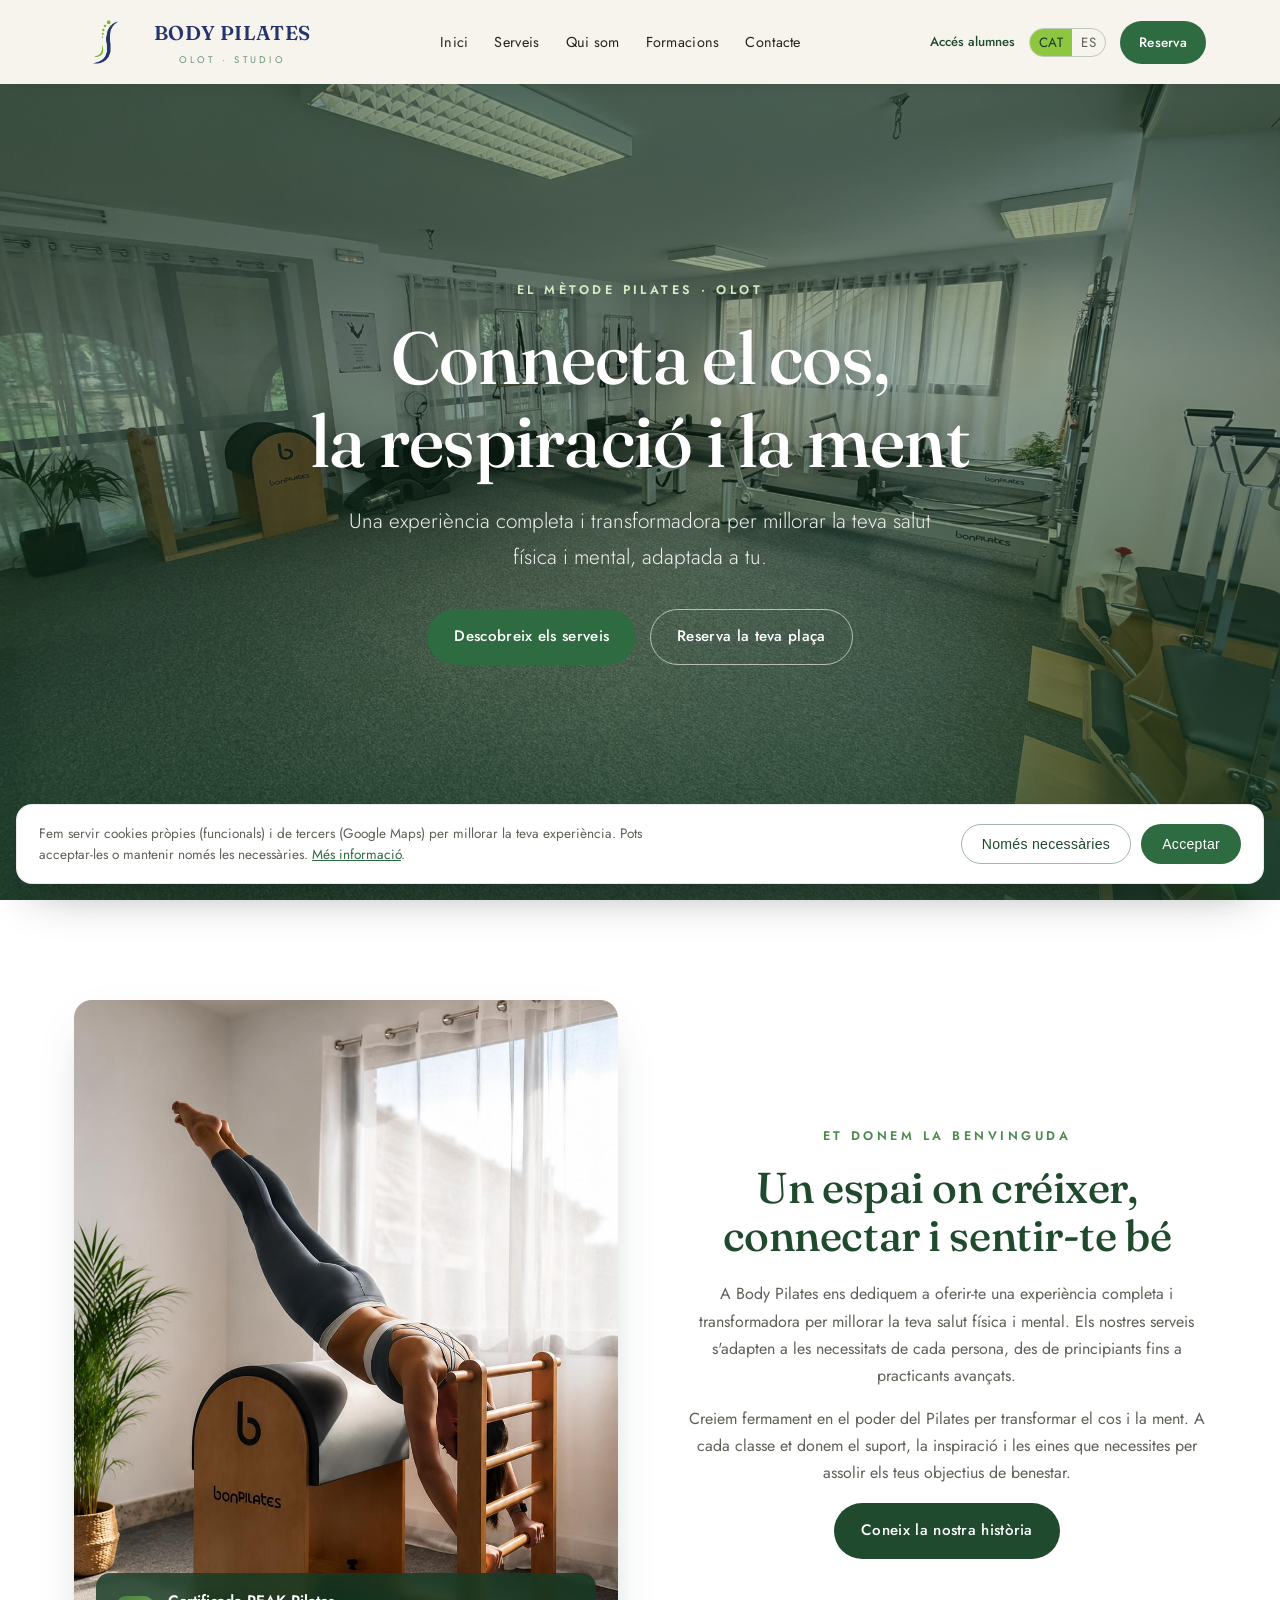
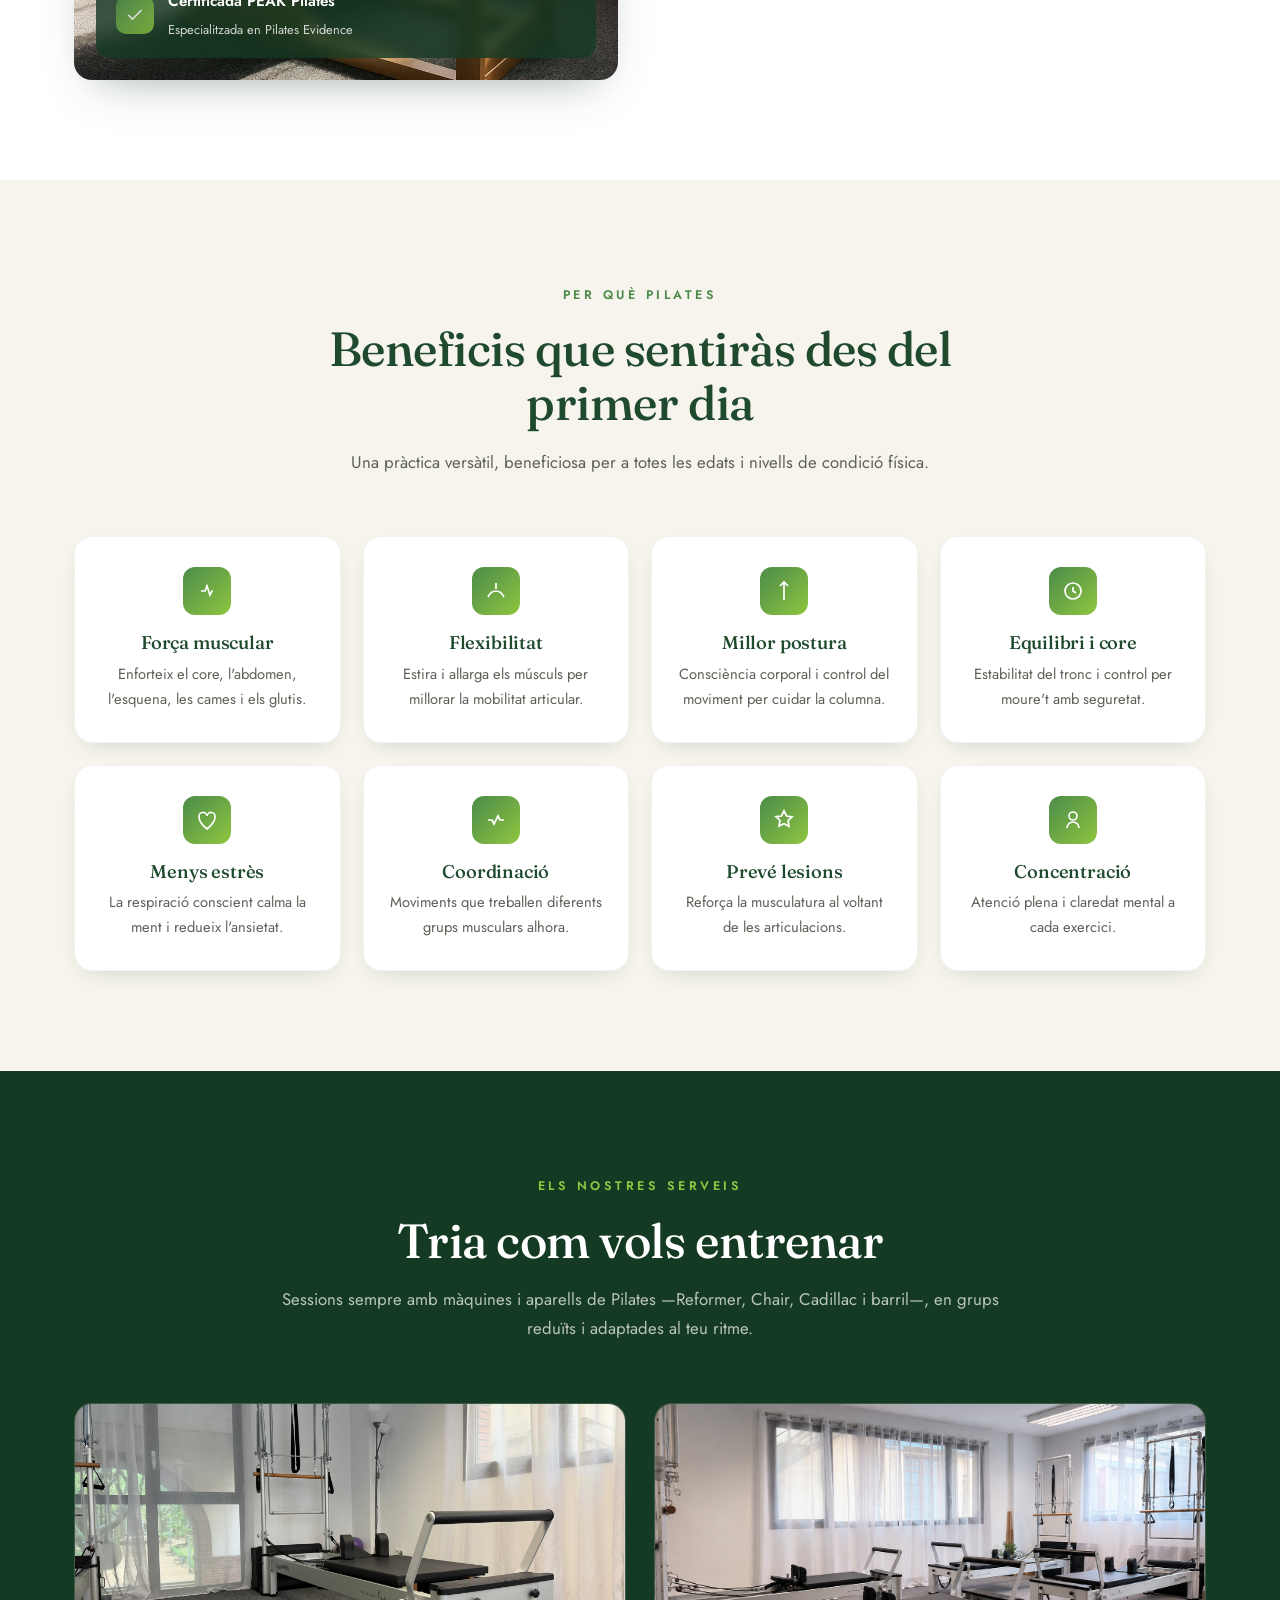
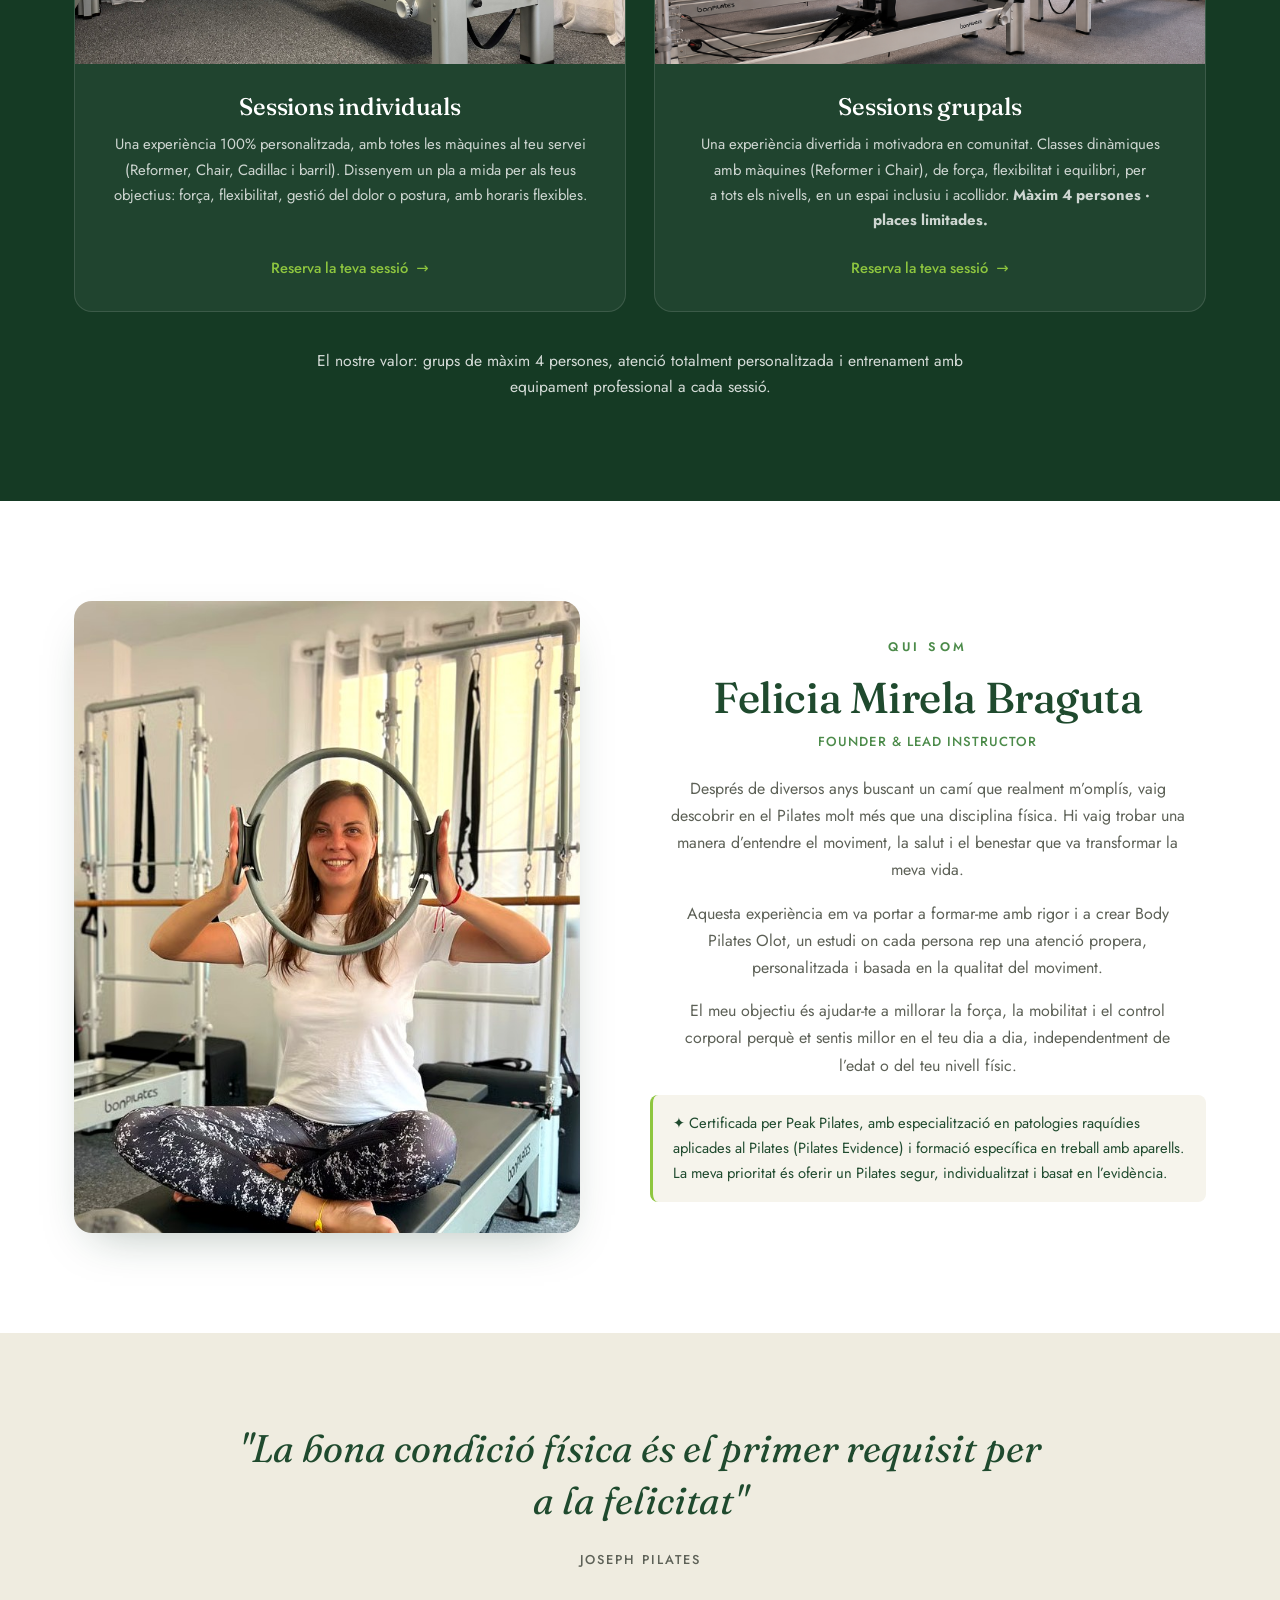
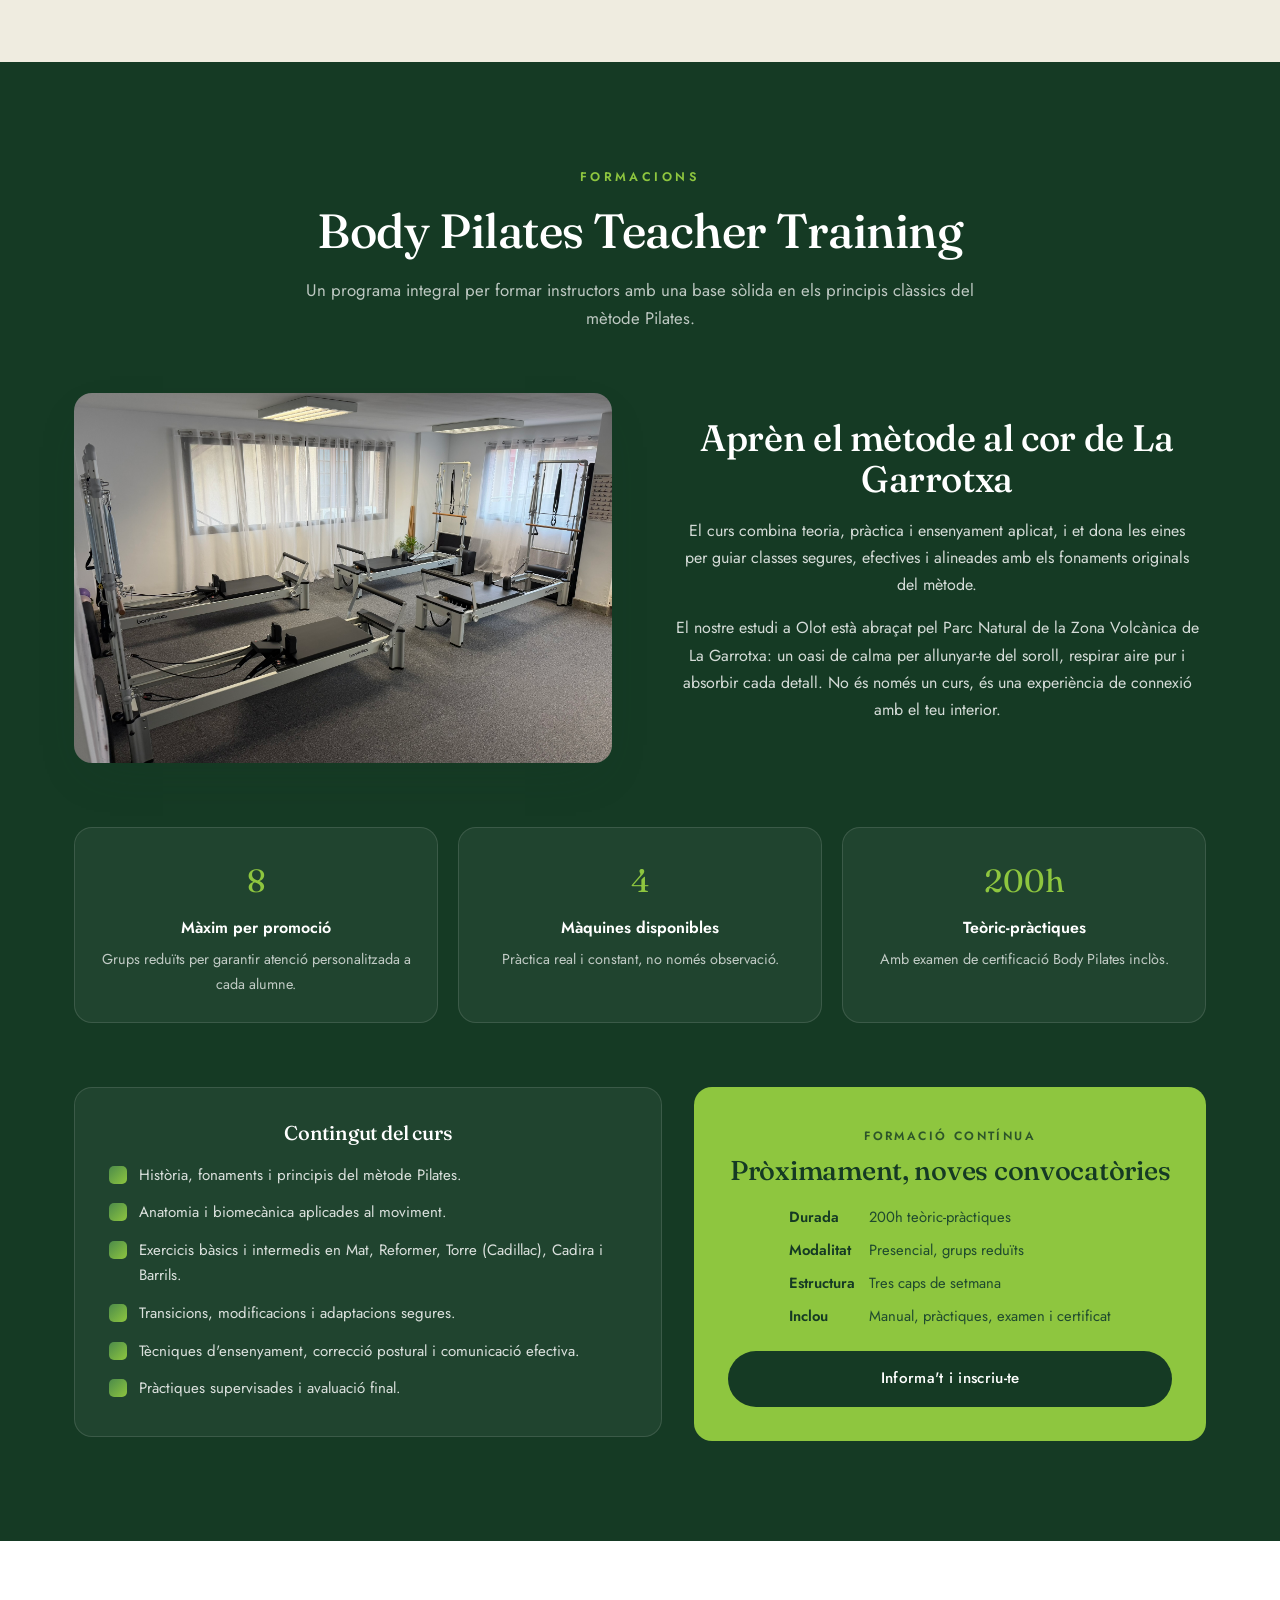
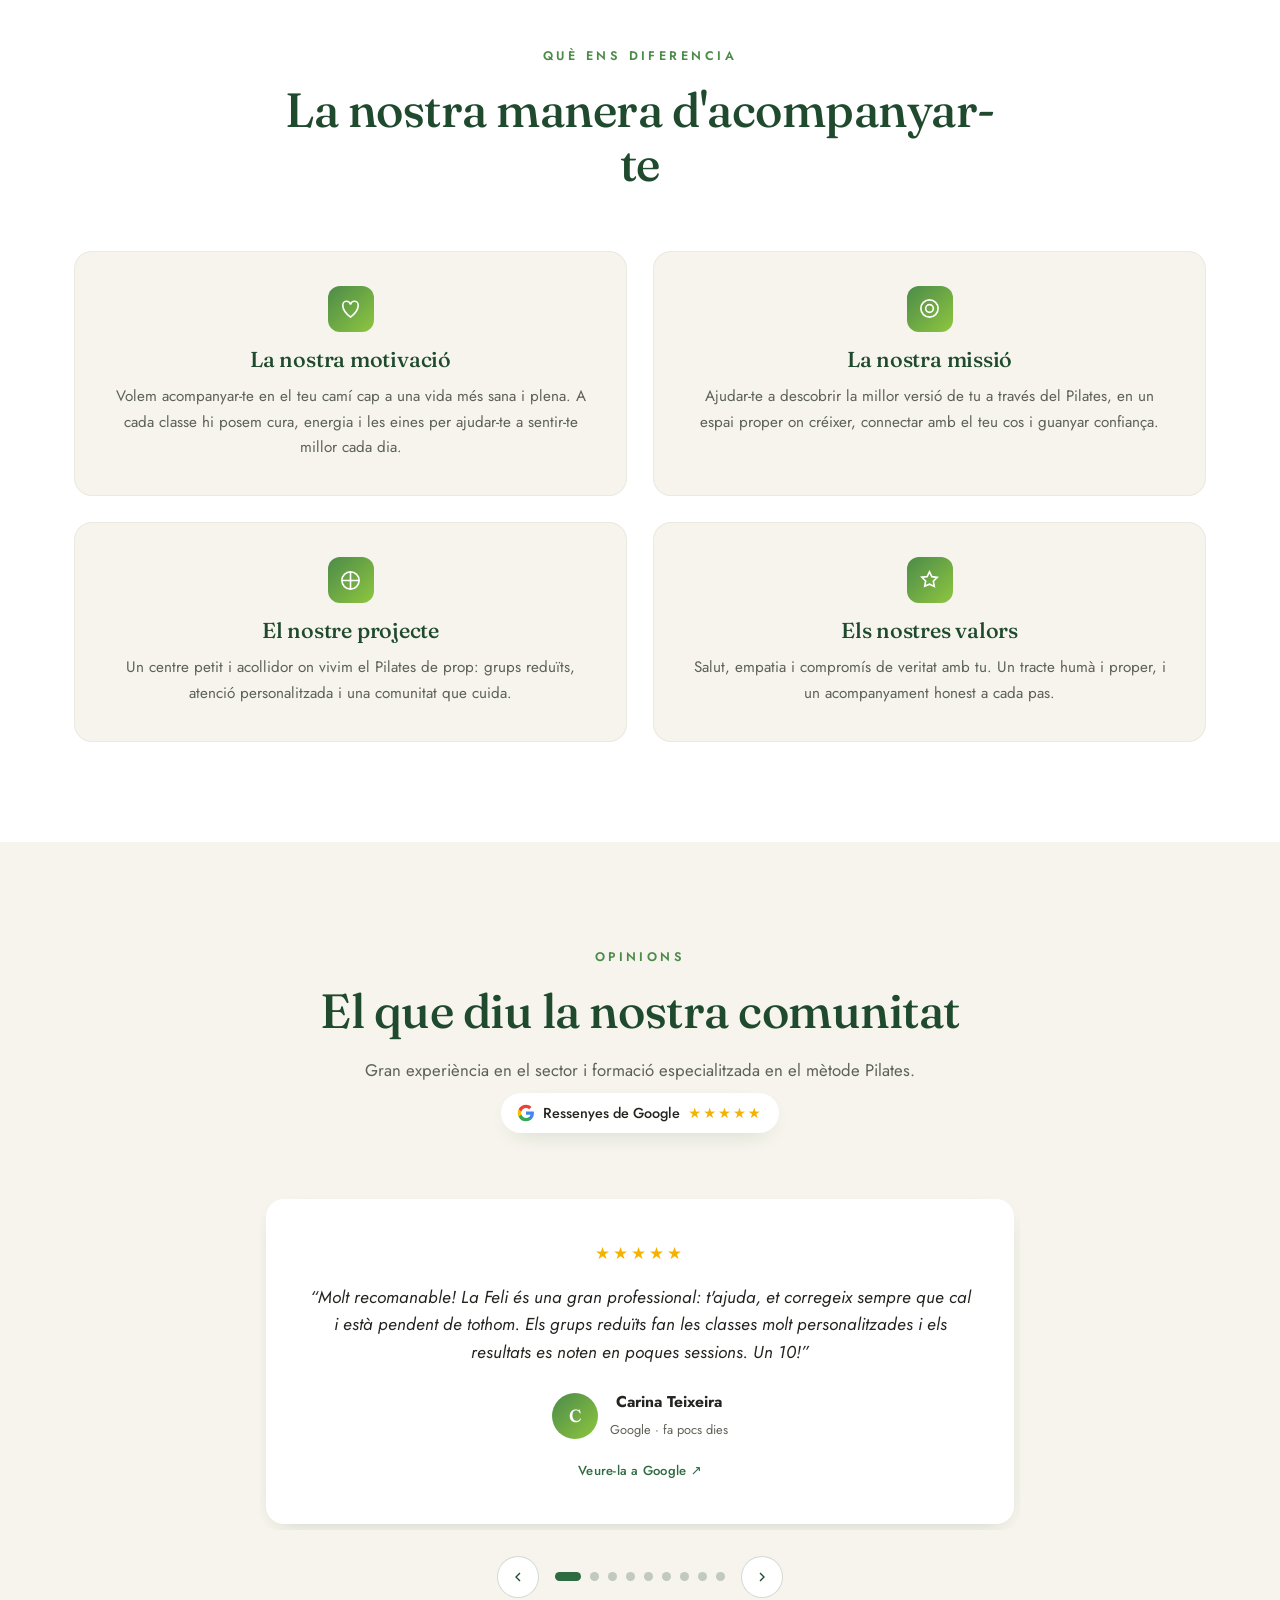
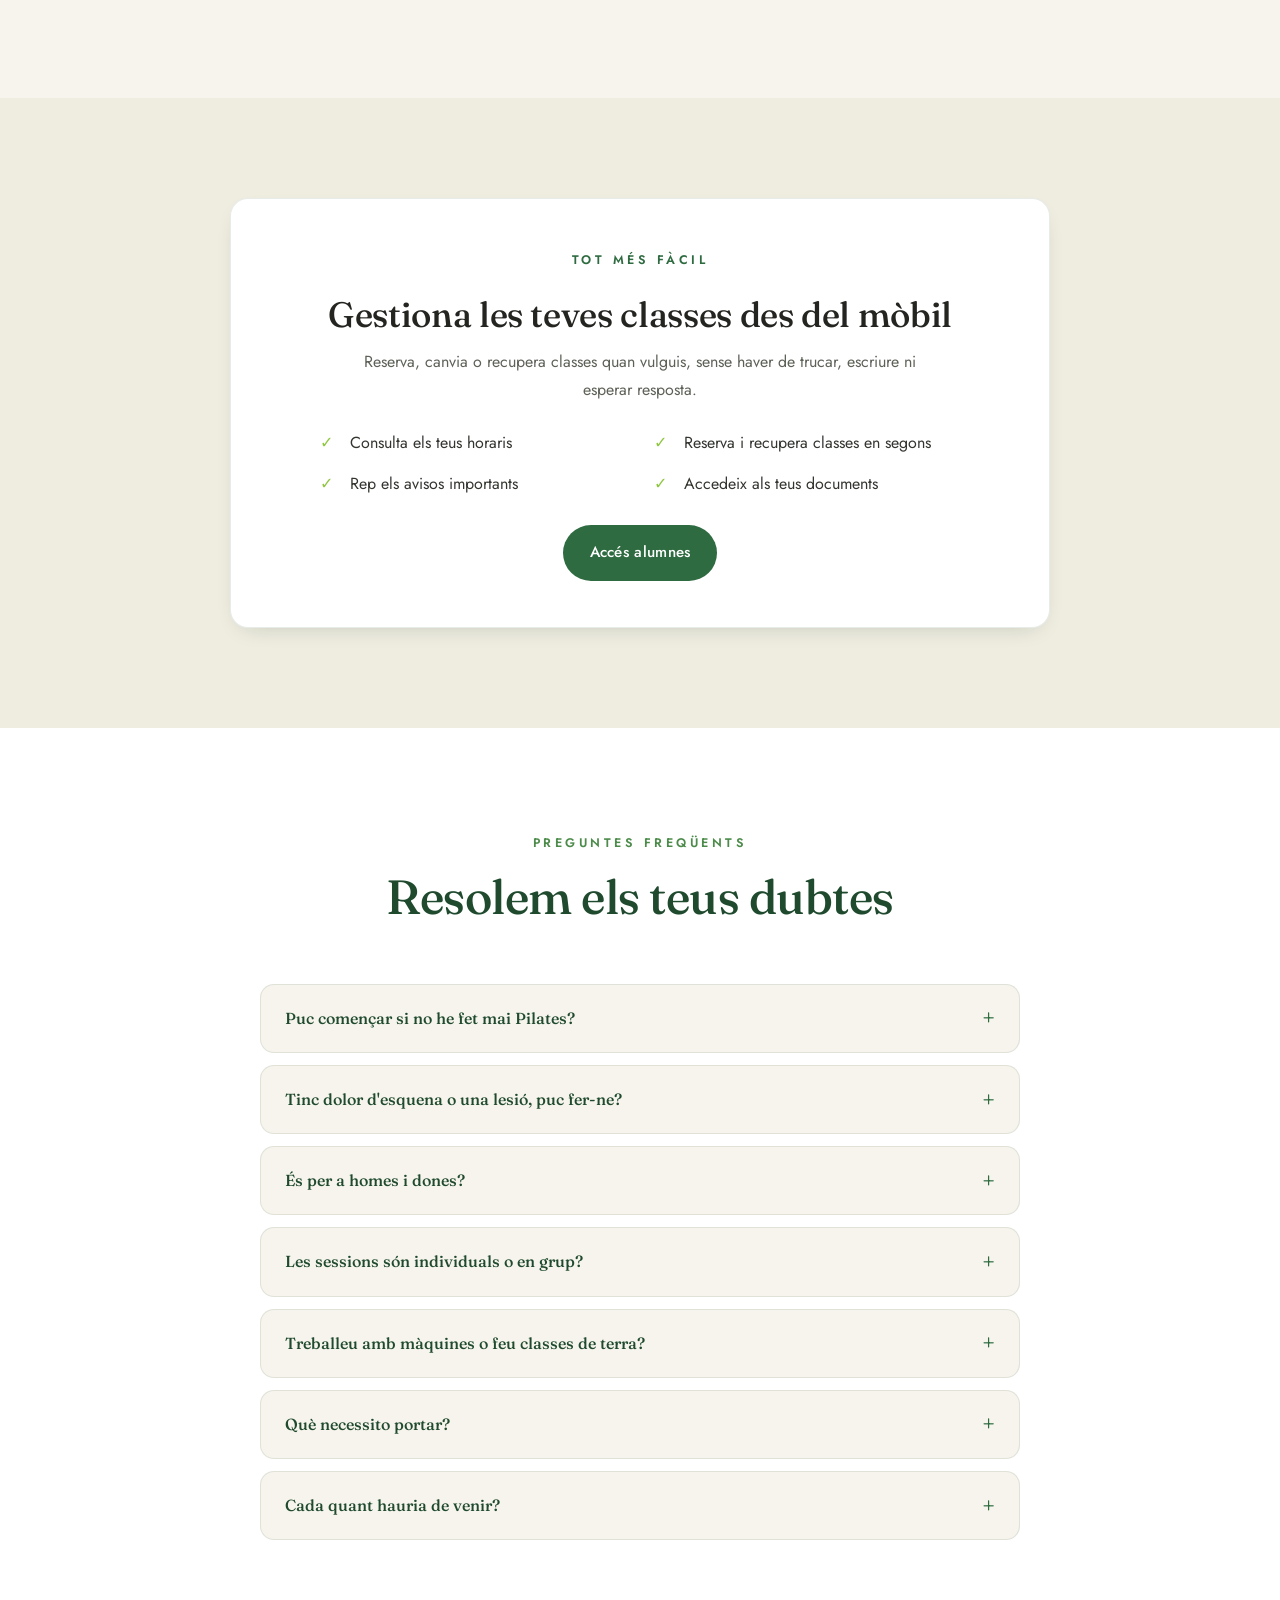
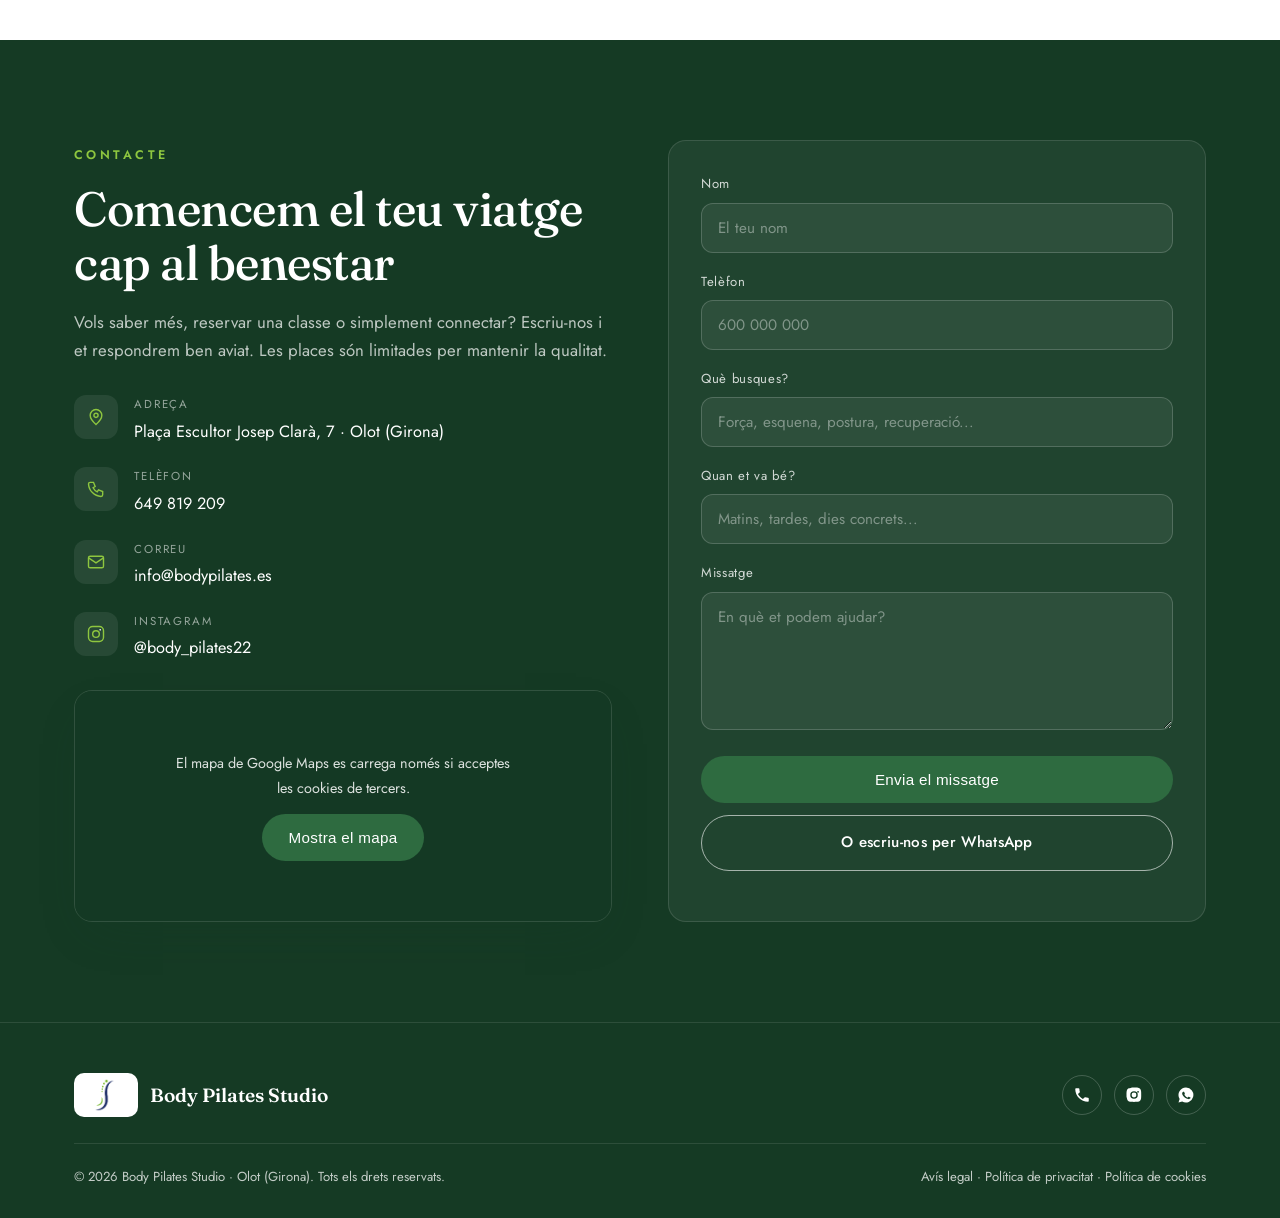
==== index.html @ a7a93eea "Add files via upload" ====
<!DOCTYPE html>
<html lang="ca">
<head>
<meta charset="UTF-8" />
<meta name="viewport" content="width=device-width, initial-scale=1.0" />
<title>Body Pilates Studio | Pilates a Olot (Girona)</title>
<link rel="preload" as="image" href="img/hero.jpg" fetchpriority="high" />
<meta name="description" data-i18n="meta_desc" content="Estudi de Pilates a Olot (Girona) amb màquines: Reformer, Cadillac i Chair. Sessions individuals, grupals i formació d'instructors. Reserva la teva sessió." />
<link rel="canonical" href="https://www.bodypilates.es/" />
<meta name="robots" content="index, follow" />
<meta name="theme-color" content="#153a24" />
<meta property="og:type" content="website" />
<meta property="og:site_name" content="Body Pilates Studio" />
<meta property="og:title" content="Body Pilates Studio | Pilates a Olot (Girona)" />
<meta property="og:description" content="Estudi de Pilates a Olot. Sessions individuals, grupals i formació d'instructors amb el mètode Pilates." />
<meta property="og:url" content="https://www.bodypilates.es/" />
<meta property="og:image" content="https://www.bodypilates.es/img/og.jpg" />
<meta property="og:image:width" content="1200" />
<meta property="og:image:height" content="630" />
<meta property="og:locale" content="ca_ES" />
<meta property="og:locale:alternate" content="es_ES" />
<meta name="twitter:card" content="summary_large_image" />
<meta name="twitter:title" content="Body Pilates Studio | Pilates a Olot (Girona)" />
<meta name="twitter:description" content="Estudi de Pilates a Olot. Sessions individuals, grupals i formació d'instructors." />
<meta name="twitter:image" content="https://www.bodypilates.es/img/og.jpg" />
<link rel="icon" href="img/logo.png" />
<link rel="apple-touch-icon" href="img/logo.png" />
<link rel="preconnect" href="https://fonts.googleapis.com" />
<link rel="preconnect" href="https://fonts.gstatic.com" crossorigin />
<link rel="stylesheet" href="https://fonts.googleapis.com/css2?family=Fraunces:ital,opsz,wght@0,9..144,400;0,9..144,500;0,9..144,600;1,9..144,400&family=Jost:wght@300;400;500;600&display=swap" media="print" onload="this.media='all'" />
<noscript><link rel="stylesheet" href="https://fonts.googleapis.com/css2?family=Fraunces:ital,opsz,wght@0,9..144,400;0,9..144,500;0,9..144,600;1,9..144,400&family=Jost:wght@300;400;500;600&display=swap" /></noscript>
<style>
  :root{
    --green-900:#153a24;--green-800:#1f4a2e;--green-700:#1f4a2e;--green-600:#2e6b40;
    --green-500:#4c8b4a;--green-400:#79b25a;--lime:#8ec63f;--navy:#25336e;
    --cream:#f6f4ec;--cream-2:#efece0;--ink:#242420;--muted:#5d6157;--white:#fff;
    --radius:18px;--shadow:0 18px 45px -20px rgba(21,58,36,.35);--shadow-sm:0 8px 24px -14px rgba(21,58,36,.30);--maxw:1180px;
  }
  *{box-sizing:border-box;margin:0;padding:0}
  body{font-family:'Jost',system-ui,sans-serif;color:var(--ink);background:var(--cream);line-height:1.7;-webkit-font-smoothing:antialiased;overflow-x:clip}
  h1,h2,h3,h4,.serif{font-family:'Fraunces',Georgia,serif;font-weight:500;line-height:1.12;letter-spacing:-.01em}
  a{color:inherit;text-decoration:none}
  img{max-width:100%;display:block}
  p{text-wrap:pretty}
  .wrap{width:100%;max-width:var(--maxw);margin:0 auto;padding:0 24px}
  .eyebrow{font-size:.78rem;letter-spacing:.28em;text-transform:uppercase;color:var(--green-500);font-weight:600;margin-bottom:16px;display:inline-block}
  .btn{display:inline-flex;align-items:center;justify-content:center;gap:9px;padding:14px 26px;border-radius:999px;font-weight:500;font-size:.95rem;transition:.25s ease;cursor:pointer;border:1.5px solid transparent;letter-spacing:.02em}
  .btn-primary{background:var(--green-600);color:#fff}
  .btn-primary:hover{background:var(--green-700);transform:translateY(-2px);box-shadow:var(--shadow-sm)}
  .btn-ghost{background:transparent;color:#fff;border-color:rgba(255,255,255,.6)}
  .btn-ghost:hover{background:rgba(255,255,255,.14);border-color:#fff}
  .btn-dark{background:var(--green-700);color:#fff}
  .btn-dark:hover{background:var(--green-900);transform:translateY(-2px)}
  .btn-outline{background:transparent;color:var(--green-700);border-color:rgba(31,74,46,.4)}
  .btn-outline:hover{background:rgba(31,74,46,.06)}

  header.nav{position:fixed;top:0;left:0;right:0;z-index:100;transition:transform .35s ease,background .35s ease,padding .35s ease,box-shadow .35s ease;padding:16px 0;background:#f6f4ec;box-shadow:0 6px 24px -20px rgba(0,0,0,.45)}
  header.nav.scrolled{padding:11px 0;box-shadow:0 6px 24px -16px rgba(0,0,0,.5)}
  header.nav.nav-hidden{transform:translateY(-100%)}
  .nav-inner{display:flex;align-items:center;justify-content:space-between;gap:20px}
  .brand{display:flex;align-items:center;gap:12px;font-family:'Fraunces',serif;font-weight:600;font-size:1.25rem;letter-spacing:.02em;color:var(--navy)}
  .brand .logo{height:44px;width:auto;flex:none}
  .brand span{white-space:nowrap}
  .brand small{display:block;font-family:'Jost';font-weight:400;font-size:.6rem;letter-spacing:.34em;text-transform:uppercase;opacity:.7;margin-top:2px;color:var(--green-600);text-align:center}
  nav.links{display:flex;align-items:center;gap:26px}
  nav.links a{font-size:.9rem;color:var(--ink);font-weight:400;position:relative;letter-spacing:.02em}
  nav.links a::after{content:"";position:absolute;left:0;bottom:-6px;width:0;height:2px;background:var(--lime);transition:.25s}
  nav.links a:hover::after{width:100%}
  .nav-right{display:flex;align-items:center;gap:14px}
  .lang{display:flex;border:1px solid rgba(31,74,46,.25);border-radius:999px;overflow:hidden;font-size:.68rem;font-weight:500}
  .lang button{background:transparent;border:none;color:var(--muted);padding:4px 9px;cursor:pointer;font-family:inherit;letter-spacing:.03em;transition:.2s}
  .lang button.active{background:var(--lime);color:var(--green-900)}
  .nav-cta{display:inline-flex;padding:9px 18px;font-size:.85rem}
  .alumni-d{font-size:.82rem;font-weight:500;color:var(--green-700);white-space:nowrap;transition:.2s}
  .alumni-d:hover{color:var(--green-600)}
  .alumni-m{display:none}
  .burger{display:none;flex-direction:column;gap:5px;background:none;border:none;cursor:pointer;padding:8px}
  .burger span{width:26px;height:2px;background:var(--green-700);transition:.3s}

  .hero{position:relative;min-height:100vh;display:flex;align-items:center;background:linear-gradient(180deg,rgba(21,58,36,.6),rgba(21,58,36,.4) 40%,rgba(21,58,36,.82)),url('img/hero.jpg') center/cover no-repeat;color:#fff;text-align:center;padding:120px 0 80px}
  .hero .inner{max-width:820px;margin:0 auto}
  .hero .eyebrow{color:#d6ecc4}
  .hero h1{font-size:clamp(2.6rem,6vw,4.6rem);font-weight:500;margin-bottom:22px;text-shadow:0 2px 30px rgba(0,0,0,.35)}
  .hero p.lead{font-size:clamp(1.05rem,2vw,1.3rem);max-width:620px;margin:0 auto 34px;color:rgba(255,255,255,.92);font-weight:300}
  .hero .cta-row{display:flex;gap:14px;justify-content:center;flex-wrap:wrap}
  .scroll-cue{position:absolute;bottom:26px;left:50%;transform:translateX(-50%);color:rgba(255,255,255,.75);font-size:.72rem;letter-spacing:.25em;text-transform:uppercase;display:flex;flex-direction:column;align-items:center;gap:8px}
  .scroll-cue::after{content:"";width:1px;height:34px;background:linear-gradient(rgba(255,255,255,.7),transparent);animation:cue 1.8s infinite}
  @keyframes cue{0%{opacity:0;transform:scaleY(.3)}50%{opacity:1}100%{opacity:0;transform:scaleY(1)}}

  section{padding:100px 0}
  section[id]{scroll-margin-top:0}
  .section-head{max-width:720px;margin:0 auto 60px;text-align:center}
  .section-head h2{font-size:clamp(2rem,4vw,3rem);margin-bottom:18px;color:var(--green-800)}
  .section-head p{color:var(--muted);font-size:1.05rem}

  .intro{background:var(--white)}
  .intro .grid{display:grid;grid-template-columns:1.05fr 1fr;gap:70px;align-items:center}
  .intro figure{position:relative}
  .intro figure img{border-radius:var(--radius);box-shadow:var(--shadow);aspect-ratio:4/5;object-fit:cover;width:100%}
  .intro .badge{position:absolute;bottom:22px;left:22px;right:22px;background:rgba(21,58,36,.82);backdrop-filter:blur(6px);color:#fff;border-radius:14px;padding:16px 20px;display:flex;align-items:center;gap:14px;box-shadow:var(--shadow)}
  .intro .badge .bic{width:38px;height:38px;flex:none;border-radius:10px;background:linear-gradient(135deg,var(--green-500),var(--lime));display:flex;align-items:center;justify-content:center}
  .intro .badge .bic svg{width:20px;height:20px;stroke:#fff;fill:none;stroke-width:2}
  .intro .badge strong{display:block;font-family:'Jost';font-weight:600;font-size:.95rem}
  .intro .badge span{font-size:.8rem;opacity:.8}
  .intro h2{font-size:clamp(1.9rem,3.5vw,2.7rem);color:var(--green-700);margin-bottom:20px}
  .intro p{color:var(--muted);margin-bottom:16px}

  .benefits{background:var(--cream)}
  .ben-grid{display:grid;grid-template-columns:repeat(4,1fr);gap:22px}
  .ben-card{background:#fff;border-radius:var(--radius);padding:30px 26px;box-shadow:var(--shadow-sm);transition:.3s;border:1px solid rgba(31,74,46,.06)}
  .ben-card:hover{transform:translateY(-6px);box-shadow:var(--shadow)}
  .ben-card .ic{width:48px;height:48px;border-radius:12px;background:linear-gradient(135deg,var(--green-500),var(--lime));display:flex;align-items:center;justify-content:center;margin-bottom:18px}
  .ben-card .ic svg{width:24px;height:24px;stroke:#fff;fill:none;stroke-width:1.7}
  .ben-card h3{font-size:1.15rem;margin-bottom:8px;color:var(--green-700)}
  .ben-card p{font-size:.92rem;color:var(--muted)}

  .services{background:var(--green-900);color:#fff}
  .services .section-head h2{color:#fff}
  .services .section-head p{color:rgba(255,255,255,.7)}
  .svc-grid{display:grid;grid-template-columns:repeat(2,1fr);gap:28px}
  .svc-card{background:rgba(255,255,255,.05);border:1px solid rgba(255,255,255,.12);border-radius:var(--radius);overflow:hidden;transition:.35s;display:flex;flex-direction:column}
  .svc-card:hover{transform:translateY(-6px);background:rgba(255,255,255,.09)}
  .svc-card .ph{height:260px;overflow:hidden}
  .svc-card .ph img{width:100%;height:100%;object-fit:cover;transition:.6s}
  .svc-card:hover .ph img{transform:scale(1.07)}
  .svc-card .body{padding:30px;display:flex;flex-direction:column;flex:1}
  .svc-card h3{font-size:1.5rem;margin-bottom:12px;color:#fff}
  .svc-card p{font-size:.93rem;color:rgba(255,255,255,.78);margin-bottom:22px;flex:1}
  .svc-card a{color:var(--lime);font-weight:500;font-size:.92rem;display:inline-flex;align-items:center;gap:8px}
  .svc-card a::after{content:"→";transition:.25s}
  .svc-card a:hover::after{transform:translateX(5px)}

  .about{background:var(--white)}
  .about .grid{display:grid;grid-template-columns:1fr 1.1fr;gap:70px;align-items:center}
  .about figure img{border-radius:var(--radius);box-shadow:var(--shadow);aspect-ratio:4/5;object-fit:cover;width:100%}
  .about h2{color:var(--green-700);font-size:clamp(1.9rem,3.5vw,2.7rem);margin-bottom:8px}
  .about .role{color:var(--green-500);font-weight:500;letter-spacing:.08em;text-transform:uppercase;font-size:.82rem;margin-bottom:22px;display:block}
  .about p{color:var(--muted);margin-bottom:16px}
  .about .cert{margin-top:14px;padding:16px 20px;background:var(--cream);border-left:3px solid var(--lime);border-radius:8px;font-size:.92rem;color:var(--green-700)}

  .quote{background:var(--cream-2);text-align:center;padding:90px 0}
  .quote blockquote{font-family:'Fraunces';font-style:italic;font-size:clamp(1.5rem,3.5vw,2.4rem);color:var(--green-700);max-width:820px;margin:0 auto 18px;line-height:1.35}
  .quote cite{font-style:normal;font-weight:500;letter-spacing:.15em;text-transform:uppercase;font-size:.8rem;color:var(--muted)}

  .training{background:var(--green-900);color:#fff}
  .training .section-head h2{color:#fff}
  .training .section-head p{color:rgba(255,255,255,.72)}
  .tr-top{display:grid;grid-template-columns:1fr 1fr;gap:56px;align-items:center;margin-bottom:64px}
  .tr-top figure img{border-radius:var(--radius);box-shadow:var(--shadow);aspect-ratio:16/11;object-fit:cover;object-position:right bottom;width:100%}
  .tr-top h3{font-size:clamp(1.7rem,3vw,2.3rem);margin-bottom:18px}
  .tr-top p{color:rgba(255,255,255,.82);margin-bottom:16px}
  .tr-feats{display:grid;grid-template-columns:repeat(3,1fr);gap:20px;margin-bottom:64px}
  .tr-feat{background:rgba(255,255,255,.05);border:1px solid rgba(255,255,255,.12);border-radius:var(--radius);padding:26px}
  .tr-feat .n{font-family:'Fraunces';font-size:2rem;color:var(--lime);display:block;margin-bottom:6px}
  .tr-feat strong{display:block;font-family:'Jost';font-weight:600;margin-bottom:6px}
  .tr-feat p{font-size:.9rem;color:rgba(255,255,255,.72)}
  .tr-cols{display:grid;grid-template-columns:1.15fr 1fr;gap:32px;align-items:start}
  .tr-panel{background:rgba(255,255,255,.05);border:1px solid rgba(255,255,255,.12);border-radius:var(--radius);padding:34px}
  .tr-panel h4{font-size:1.25rem;margin-bottom:18px;color:#fff}
  .tr-panel ul{list-style:none;display:flex;flex-direction:column;gap:12px}
  .tr-panel li{display:flex;gap:12px;font-size:.94rem;color:rgba(255,255,255,.84)}
  .tr-panel li::before{content:"";width:18px;height:18px;flex:none;margin-top:3px;border-radius:5px;background:linear-gradient(135deg,var(--green-500),var(--lime))}
  .tr-cta{background:var(--lime);color:var(--green-900);border-radius:var(--radius);padding:34px}
  .tr-cta .tag{font-size:.75rem;letter-spacing:.2em;text-transform:uppercase;font-weight:600;opacity:.8}
  .tr-cta h4{font-family:'Fraunces';font-size:1.7rem;margin:6px 0 18px;color:var(--green-900)}
  .tr-cta dl{display:grid;grid-template-columns:auto 1fr;gap:8px 14px;font-size:.92rem;margin-bottom:22px}
  .tr-cta dt{font-weight:600}
  .tr-cta dd{color:var(--green-800)}
  .tr-cta .btn{background:var(--green-900);color:#fff;width:100%;justify-content:center}
  .tr-cta .btn:hover{background:#0e2a19}

  .values{background:var(--white)}
  .val-grid{display:grid;grid-template-columns:repeat(2,1fr);gap:26px}
  .val-card{background:var(--cream);border-radius:var(--radius);padding:34px 32px;transition:.3s;border:1px solid rgba(31,74,46,.06)}
  .val-card:hover{box-shadow:var(--shadow-sm);transform:translateY(-4px)}
  .val-card .vic{width:46px;height:46px;border-radius:12px;background:linear-gradient(135deg,var(--green-500),var(--lime));display:flex;align-items:center;justify-content:center;margin-bottom:16px}
  .val-card .vic svg{width:23px;height:23px;stroke:#fff;fill:none;stroke-width:1.7}
  .val-card h3{color:var(--green-700);font-size:1.35rem;margin-bottom:12px}
  .val-card p{color:var(--muted);font-size:.95rem}

  .reviews{background:var(--cream)}
  .g-badge{display:inline-flex;align-items:center;gap:8px;background:#fff;border-radius:999px;padding:8px 16px;box-shadow:var(--shadow-sm);margin-top:8px;font-size:.9rem;font-weight:500}
  .g-badge .gstars{color:#f5b301;letter-spacing:2px}
  .rev-carousel{max-width:760px;margin:44px auto 0;position:relative}
  .rev-viewport{overflow:hidden;border-radius:var(--radius)}
  .rev-track{display:flex;transition:transform .6s cubic-bezier(.4,0,.2,1)}
  .rev-slide{min-width:100%;padding:6px}
  .rev-card{background:#fff;border-radius:var(--radius);padding:40px;box-shadow:var(--shadow-sm);text-align:center;cursor:pointer;transition:box-shadow .25s,transform .25s}
  .rev-card:hover{box-shadow:0 18px 40px -22px rgba(0,0,0,.4);transform:translateY(-3px)}
  .rev-card .stars{color:#f5b301;letter-spacing:3px;margin-bottom:16px;font-size:1.05rem}
  .rev-card p{font-style:italic;color:var(--ink);margin-bottom:22px;font-size:1.08rem;line-height:1.6}
  .rev-card .who{display:flex;align-items:center;justify-content:center;gap:12px}
  .rev-card .av{width:46px;height:46px;border-radius:50%;background:linear-gradient(135deg,var(--green-500),var(--lime));display:flex;align-items:center;justify-content:center;color:#fff;font-weight:600;font-family:'Fraunces';font-size:1.1rem}
  .rev-card .who strong{display:block;color:var(--ink);font-size:.98rem}
  .rev-card .who span{font-size:.8rem;color:var(--muted)}
  .rev-nav{display:flex;align-items:center;justify-content:center;gap:16px;margin-top:26px}
  .rev-dots{display:flex;gap:9px}
  .rev-dots button{width:9px;height:9px;border-radius:50%;border:none;background:rgba(31,74,46,.25);cursor:pointer;padding:0;transition:.25s}
  .rev-dots button.active{background:var(--green-600);width:26px;border-radius:5px}
  .gcue{display:inline-block;margin-top:18px;font-size:.82rem;font-weight:500;color:var(--green-600);letter-spacing:.02em}
  .rev-card:hover .gcue{text-decoration:underline}
  .rev-arrow{width:42px;height:42px;border-radius:50%;border:1.5px solid rgba(31,74,46,.2);background:#fff;cursor:pointer;display:flex;align-items:center;justify-content:center;transition:.2s;color:var(--green-700)}
  .rev-arrow:hover{background:var(--green-600);color:#fff;border-color:var(--green-600)}

  .contact{background:var(--green-900);color:#fff}
  .contact .grid{display:grid;grid-template-columns:1fr 1fr;gap:56px;align-items:stretch}
  .contact .section-head{text-align:left;margin:0 0 30px}
  .contact .section-head h2{color:#fff}
  .contact .section-head p{color:rgba(255,255,255,.72)}
  .info-item{display:flex;gap:16px;align-items:flex-start;margin-bottom:22px}
  .info-item .ic{width:44px;height:44px;flex:none;border-radius:12px;background:rgba(255,255,255,.08);display:flex;align-items:center;justify-content:center}
  .info-item .ic svg{width:20px;height:20px;stroke:var(--lime);fill:none;stroke-width:1.7}
  .info-item .t small{display:block;font-size:.72rem;letter-spacing:.16em;text-transform:uppercase;color:rgba(255,255,255,.55);margin-bottom:3px}
  .info-item .t a,.info-item .t span{color:#fff;font-size:1.02rem}
  .info-item .t a:hover{color:var(--lime)}
  .contact form{background:rgba(255,255,255,.05);border:1px solid rgba(255,255,255,.12);border-radius:var(--radius);padding:32px}
  .contact form label{display:block;font-size:.82rem;letter-spacing:.05em;margin-bottom:7px;color:rgba(255,255,255,.8)}
  .contact form input,.contact form textarea{width:100%;padding:13px 16px;border-radius:12px;border:1px solid rgba(255,255,255,.18);background:rgba(255,255,255,.06);color:#fff;font-family:inherit;font-size:.95rem;margin-bottom:18px;transition:.2s}
  .contact form input:focus,.contact form textarea:focus{outline:none;border-color:var(--lime);background:rgba(255,255,255,.1)}
  .contact form input::placeholder,.contact form textarea::placeholder{color:rgba(255,255,255,.4)}
  .contact form button{width:100%;justify-content:center}
  .map-wrap{position:relative;margin-top:28px;border-radius:var(--radius);overflow:hidden;box-shadow:var(--shadow);border:1px solid rgba(255,255,255,.12);min-height:230px}
  .map-wrap iframe{width:100%;height:230px;border:0;display:block;filter:grayscale(.2)}
  .map-hold{position:absolute;inset:0;display:flex;flex-direction:column;align-items:center;justify-content:center;gap:14px;text-align:center;padding:24px;background:rgba(21,58,36,.7);z-index:2}
  .map-wrap.loaded .map-hold{display:none}
  .map-hold p{font-size:.9rem;max-width:340px;color:rgba(255,255,255,.85)}

  footer.site{background:var(--green-900);color:rgba(255,255,255,.75);padding:50px 0 30px;border-top:1px solid rgba(255,255,255,.1)}
  .foot-grid{display:flex;justify-content:space-between;align-items:center;gap:24px;flex-wrap:wrap;padding-bottom:26px;border-bottom:1px solid rgba(255,255,255,.1)}
  .foot-brand{display:flex;align-items:center;gap:12px;color:#fff;font-family:'Fraunces';font-size:1.2rem;font-weight:600}
  .foot-brand .foot-logo{background:#fff;border-radius:10px;padding:5px 8px;display:inline-flex;align-items:center}
  .foot-brand .foot-logo img{height:34px;width:auto;display:block}
  .foot-social{display:flex;gap:12px}
  .foot-social a{width:40px;height:40px;border-radius:50%;border:1px solid rgba(255,255,255,.2);display:flex;align-items:center;justify-content:center;transition:.25s}
  .foot-social a:hover{background:var(--lime);border-color:var(--lime)}
  .foot-social svg{width:18px;height:18px;fill:#fff}
  .foot-bottom{display:flex;justify-content:space-between;gap:16px;flex-wrap:wrap;padding-top:22px;font-size:.82rem}
  .foot-bottom a:hover{color:var(--lime)}

  .cookie-bar{position:fixed;left:16px;right:16px;bottom:16px;z-index:200;background:#fff;color:var(--ink);border-radius:16px;box-shadow:0 20px 50px -18px rgba(0,0,0,.45);padding:18px 22px;display:none;gap:18px;align-items:center;justify-content:space-between;flex-wrap:wrap;border:1px solid rgba(31,74,46,.1)}
  .cookie-bar.show{display:flex}
  .cookie-bar p{font-size:.85rem;color:var(--muted);max-width:640px;line-height:1.55}
  .cookie-bar a{color:var(--green-600);text-decoration:underline}
  .cookie-btns{display:flex;gap:10px;flex-wrap:wrap}
  .cookie-btns .btn{padding:11px 20px;font-size:.88rem}

  .wa-float{position:fixed;bottom:22px;right:22px;z-index:90;width:58px;height:58px;border-radius:50%;background:#25d366;display:flex;align-items:center;justify-content:center;box-shadow:0 10px 30px -8px rgba(37,211,102,.6);transition:.25s}
  .wa-float:hover{transform:scale(1.08)}
  .wa-float svg{width:30px;height:30px;fill:#fff}

  .reveal{opacity:0;transform:translateY(28px);transition:.7s cubic-bezier(.2,.7,.2,1)}
  .reveal.in{opacity:1;transform:none}

  @media(max-width:960px){
    .ben-grid{grid-template-columns:repeat(2,1fr)}
    .svc-grid{grid-template-columns:1fr;max-width:460px;margin:0 auto}
    .intro .grid,.about .grid,.contact .grid,.tr-top,.tr-cols{grid-template-columns:1fr;gap:44px}
    .about figure,.intro figure{max-width:420px;margin:0 auto}
    .tr-feats{grid-template-columns:1fr}
    .val-grid{grid-template-columns:1fr}
  }
  @media(max-width:760px){
    nav.links{position:fixed;inset:0 0 0 auto;width:min(78vw,320px);background:var(--green-800);flex-direction:column;justify-content:center;align-items:flex-end;text-align:right;padding:40px;gap:24px;transform:translateX(105%);transition:.35s;box-shadow:-20px 0 60px -20px rgba(0,0,0,.5);overflow-y:auto}
    nav.links.open{transform:none}
    nav.links a{color:#fff !important;font-size:1.1rem}
    .burger{display:flex;z-index:110}
    .nav-cta{display:none}
    .alumni-d{display:none}
    .alumni-m{display:block;margin-top:6px;padding-top:18px;border-top:1px solid rgba(255,255,255,.18);font-size:.98rem}
    .burger.open span:nth-child(1){transform:translateY(7px) rotate(45deg)}
    .burger.open span:nth-child(2){opacity:0}
    .burger.open span:nth-child(3){transform:translateY(-7px) rotate(-45deg)}
    section{padding:70px 0}
    .hero{min-height:92vh}
    .rev-card{padding:30px 24px}
    .cookie-bar{flex-direction:column;align-items:stretch}
    .cookie-btns .btn{flex:1;justify-content:center}
  }
  @media(max-width:480px){
    .ben-grid{grid-template-columns:1fr}
    .wrap{padding:0 18px}
    .hero .cta-row{flex-direction:column;align-items:stretch}
  }

  .faq{background:var(--white)}
  .faq-list{max-width:760px;margin:44px auto 0;display:flex;flex-direction:column;gap:12px}
  .faq-item{background:var(--cream);border:1px solid rgba(31,74,46,.1);border-radius:14px;overflow:hidden;transition:.25s}
  .faq-item[open]{box-shadow:var(--shadow-sm)}
  .faq-item summary{list-style:none;cursor:pointer;padding:20px 24px;font-family:'Fraunces',serif;font-weight:500;font-size:1rem;color:var(--green-700);display:flex;justify-content:space-between;align-items:center;gap:16px}
  .faq-item summary::-webkit-details-marker{display:none}
  .faq-item summary::after{content:"+";font-size:1.5rem;line-height:1;color:var(--green-600);transition:.25s;flex:none}
  .faq-item[open] summary::after{transform:rotate(45deg)}
  .faq-a{padding:0 24px 22px;color:#33352f;line-height:1.7;font-size:.95rem}
  .conv{background:var(--cream-2)}
  .conv-card{max-width:820px;margin:0 auto;background:var(--white);border:1px solid rgba(31,74,46,.1);border-radius:var(--radius);padding:46px 40px;box-shadow:var(--shadow-sm);text-align:center}
  .conv-card h2{font-size:clamp(1.6rem,3vw,2.2rem);margin-top:8px}
  .conv-card p{max-width:560px;margin:14px auto 0;color:var(--muted)}
  .conv-list{list-style:none;padding:0;margin:26px auto 0;display:grid;grid-template-columns:repeat(auto-fit,minmax(230px,1fr));gap:14px 28px;text-align:left;max-width:640px}
  .conv-list li{position:relative;padding-left:30px;color:#33352f}
  .conv-list li::before{content:"\2713";position:absolute;left:0;top:0;color:var(--lime);font-weight:800}
  .conv-card .btn{margin-top:28px}
  /* Contingut centrat (escriptori i mobil) */
  .ben-card{text-align:center}
  .ben-card .ic{margin-left:auto;margin-right:auto}
  .svc-card .body{text-align:center;align-items:center}
  .val-card{text-align:center}
  .val-card .vic{margin-left:auto;margin-right:auto}
  .tr-feat{text-align:center}
  .tr-cta{text-align:center}
  .tr-cta dl{display:inline-grid;text-align:left}
  .tr-panel h4{text-align:center}
  .intro .grid>div{text-align:center}
  .intro .grid>div p{margin-left:auto;margin-right:auto;max-width:52ch}
  .about .grid>div{text-align:center}
  .about .grid>div p{margin-left:auto;margin-right:auto;max-width:52ch}
  .tr-top>div{text-align:center}
  .tr-top>div p{margin-left:auto;margin-right:auto;max-width:58ch}
  .intro .badge{text-align:left}
  .about .cert{text-align:left}

  /* Polit mobile: centrat del contingut */
  @media(max-width:760px){
    header.nav{padding:10px 0}
    header.nav.scrolled{padding:8px 0}
    .brand .logo{height:38px}
    .brand{font-size:1.02rem;max-width:56vw;overflow:hidden}
    .brand span{overflow:hidden;text-overflow:ellipsis}
    .lang button{padding:5px 10px}
    .nav-inner{gap:10px}
    .intro .badge{text-align:left}
    .ben-card{text-align:center}
    .ben-card .ic{margin-left:auto;margin-right:auto}
    .svc-card .body{text-align:center;align-items:center}
    .val-card{text-align:center}
    .val-card .vic{margin-left:auto;margin-right:auto}
    .about .cert{text-align:left}
    .tr-feat{text-align:center}
    .tr-cta{text-align:center}
    .tr-cta dl{display:inline-grid;text-align:left}
    .tr-panel h4{text-align:center}
    .contact .section-head{text-align:center}
    .foot-grid{justify-content:center;text-align:center}
    .foot-bottom{flex-direction:column;justify-content:center;text-align:center;gap:8px;font-size:.78rem}
  }
</style>
<script type="application/ld+json">
{"@context":"https://schema.org","@type":["HealthClub","SportsActivityLocation"],
"name":"Body Pilates Studio","description":"Estudi de Pilates a Olot (Girona): sessions individuals, grupals i formació d'instructors amb el mètode Pilates.",
"url":"https://www.bodypilates.es/","image":"https://www.bodypilates.es/img/og.jpg","logo":"https://www.bodypilates.es/img/logo.png",
"telephone":"+34649819209","email":"info@bodypilates.es","priceRange":"€€",
"address":{"@type":"PostalAddress","streetAddress":"Plaça Escultor Josep Clarà, 7","addressLocality":"Olot","addressRegion":"Girona","postalCode":"17800","addressCountry":"ES"},
"areaServed":"Olot, La Garrotxa","hasMap":"https://www.google.com/maps?cid=6397244933889512657",
"sameAs":["https://www.instagram.com/body_pilates22/"],
"aggregateRating":{"@type":"AggregateRating","ratingValue":"5.0","reviewCount":"9","bestRating":"5"}}
</script>
<script type="application/ld+json">
{"@context":"https://schema.org","@type":"FAQPage","mainEntity":[
{"@type":"Question","name":"Puc començar si no he fet mai Pilates?","acceptedAnswer":{"@type":"Answer","text":"És clar. Adaptem cada sessió al teu nivell, comencis de zero o ja en tinguis experiència."}},
{"@type":"Question","name":"Tinc dolor d'esquena o una lesió, puc fer-ne?","acceptedAnswer":{"@type":"Answer","text":"Sí. Treballem de manera segura i personalitzada; estem especialitzats en patologies d'esquena aplicades al Pilates. Explica'ns el teu cas."}},
{"@type":"Question","name":"És per a homes i dones?","acceptedAnswer":{"@type":"Answer","text":"Per a tothom, a qualsevol edat i condició física."}},
{"@type":"Question","name":"Les sessions són individuals o en grup?","acceptedAnswer":{"@type":"Answer","text":"Com prefereixis: sessions individuals o en grups reduïts de màxim 4 persones."}},
{"@type":"Question","name":"Treballeu amb màquines o feu classes de terra?","acceptedAnswer":{"@type":"Answer","text":"Totes les sessions són amb màquines i aparells de Pilates: Reformer, Chair, Cadillac i barril. Aquí cada classe és amb equipament, guiada i adaptada a tu."}},
{"@type":"Question","name":"Què necessito portar?","acceptedAnswer":{"@type":"Answer","text":"Roba còmoda i, si en tens, mitjons antilliscants. La resta la posem nosaltres."}},
{"@type":"Question","name":"Cada quant hauria de venir?","acceptedAnswer":{"@type":"Answer","text":"El que millor et vagi; amb 1-2 sessions per setmana ja es noten resultats. T'ajudem a trobar el teu ritme."}}
]}
</script>
</head>
<body>

<header class="nav" id="nav">
  <div class="wrap nav-inner">
    <a href="#hero" class="brand">
      <img src="img/logo.png" alt="Body Pilates Studio" class="logo" style="height:48px;width:auto;flex:none" />
      <span>BODY PILATES<small>Olot · Studio</small></span>
    </a>
    <nav class="links" id="menu">
      <a href="#hero" data-i18n="nav_home">Inici</a>
      <a href="#services" data-i18n="nav_services">Serveis</a>
      <a href="#about" data-i18n="nav_about">Qui som</a>
      <a href="#training" data-i18n="nav_training">Formacions</a>
      <a href="#contact" data-i18n="nav_contact">Contacte</a>
      <a href="https://body-pilates-app.pages.dev/" target="_blank" rel="noopener" class="alumni-m" data-i18n="nav_alumni">Acc&eacute;s alumnes</a>
    </nav>
    <div class="nav-right">
      <a href="https://body-pilates-app.pages.dev/" target="_blank" rel="noopener" class="alumni-d" data-i18n="nav_alumni">Acc&eacute;s alumnes</a>
      <div class="lang" id="lang">
        <button data-lang="ca" class="active">CAT</button>
        <button data-lang="es">ES</button>
      </div>
      <a href="#contact" class="btn btn-primary nav-cta" data-i18n="nav_cta">Reserva</a>
      <button class="burger" id="burger" aria-label="Menú"><span></span><span></span><span></span></button>
    </div>
  </div>
</header>

<section class="hero" id="hero">
  <div class="wrap inner">
    <span class="eyebrow" data-i18n="hero_eyebrow">El mètode Pilates · Olot</span>
    <h1 data-i18n="hero_title">Connecta el cos,<br>la respiració i la ment</h1>
    <p class="lead" data-i18n="hero_lead">Una experiència completa i transformadora per millorar la teva salut física i mental, adaptada a tu.</p>
    <div class="cta-row">
      <a href="#services" class="btn btn-primary" data-i18n="hero_cta1">Descobreix els serveis</a>
      <a href="https://wa.me/34649819209" target="_blank" rel="noopener" class="btn btn-ghost" data-i18n="hero_cta2">Reserva la teva plaça</a>
    </div>
  </div>
  <div class="scroll-cue" data-i18n="scroll">Descobreix</div>
</section>

<section class="intro" id="intro">
  <div class="wrap grid">
    <figure class="reveal">
      <img src="img/benvinguda.jpg" alt="Pilates a Body Pilates Studio, Olot" loading="lazy" decoding="async" />
      <div class="badge">
        <span class="bic"><svg viewBox="0 0 24 24"><path d="M20 6 9 17l-5-5"/></svg></span>
        <div>
          <strong data-i18n="intro_badge_t">Certificada PEAK Pilates</strong>
          <span data-i18n="intro_badge_s">Especialitzada en Pilates Evidence</span>
        </div>
      </div>
    </figure>
    <div class="reveal">
      <span class="eyebrow" data-i18n="intro_eyebrow">Et donem la benvinguda</span>
      <h2 data-i18n="intro_title">Un espai on créixer, connectar i sentir-te bé</h2>
      <p data-i18n="intro_p1">A Body Pilates ens dediquem a oferir-te una experiència completa i transformadora per millorar la teva salut física i mental. Els nostres serveis s'adapten a les necessitats de cada persona, des de principiants fins a practicants avançats.</p>
      <p data-i18n="intro_p2">Creiem fermament en el poder del Pilates per transformar el cos i la ment. A cada classe et donem el suport, la inspiració i les eines que necessites per assolir els teus objectius de benestar.</p>
      <a href="#about" class="btn btn-dark" data-i18n="intro_cta">Coneix la nostra història</a>
    </div>
  </div>
</section>

<section class="benefits" id="benefits">
  <div class="wrap">
    <div class="section-head reveal">
      <span class="eyebrow" data-i18n="ben_eyebrow">Per què Pilates</span>
      <h2 data-i18n="ben_title">Beneficis que sentiràs des del primer dia</h2>
      <p data-i18n="ben_sub">Una pràctica versàtil, beneficiosa per a totes les edats i nivells de condició física.</p>
    </div>
    <div class="ben-grid">
      <div class="ben-card reveal"><div class="ic"><svg viewBox="0 0 24 24"><path d="M6 12h4l2-5 3 9 2-4h1"/></svg></div><h3 data-i18n="ben1_t">Força muscular</h3><p data-i18n="ben1_p">Enforteix el core, l'abdomen, l'esquena, les cames i els glutis.</p></div>
      <div class="ben-card reveal"><div class="ic"><svg viewBox="0 0 24 24"><path d="M4 18c4-8 12-8 16 0M12 4v6"/></svg></div><h3 data-i18n="ben2_t">Flexibilitat</h3><p data-i18n="ben2_p">Estira i allarga els músculs per millorar la mobilitat articular.</p></div>
      <div class="ben-card reveal"><div class="ic"><svg viewBox="0 0 24 24"><path d="M12 3v18M8 7l4-4 4 4"/></svg></div><h3 data-i18n="ben3_t">Millor postura</h3><p data-i18n="ben3_p">Consciència corporal i control del moviment per cuidar la columna.</p></div>
      <div class="ben-card reveal"><div class="ic"><svg viewBox="0 0 24 24"><circle cx="12" cy="12" r="8"/><path d="M12 8v4l3 2"/></svg></div><h3 data-i18n="ben4_t">Equilibri i core</h3><p data-i18n="ben4_p">Estabilitat del tronc i control per moure't amb seguretat.</p></div>
      <div class="ben-card reveal"><div class="ic"><svg viewBox="0 0 24 24"><path d="M12 21C7 17 4 13 4 9a4 4 0 0 1 8-1 4 4 0 0 1 8 1c0 4-3 8-8 12Z"/></svg></div><h3 data-i18n="ben5_t">Menys estrès</h3><p data-i18n="ben5_p">La respiració conscient calma la ment i redueix l'ansietat.</p></div>
      <div class="ben-card reveal"><div class="ic"><svg viewBox="0 0 24 24"><path d="M4 12h4l2 4 4-8 2 4h4"/></svg></div><h3 data-i18n="ben6_t">Coordinació</h3><p data-i18n="ben6_p">Moviments que treballen diferents grups musculars alhora.</p></div>
      <div class="ben-card reveal"><div class="ic"><svg viewBox="0 0 24 24"><path d="M12 3l2.5 5 5.5.8-4 3.9 1 5.5L12 15.8 7 18l1-5.5-4-3.9L9.5 8Z"/></svg></div><h3 data-i18n="ben7_t">Prevé lesions</h3><p data-i18n="ben7_p">Reforça la musculatura al voltant de les articulacions.</p></div>
      <div class="ben-card reveal"><div class="ic"><svg viewBox="0 0 24 24"><circle cx="12" cy="8" r="4"/><path d="M6 20a6 6 0 0 1 12 0"/></svg></div><h3 data-i18n="ben8_t">Concentració</h3><p data-i18n="ben8_p">Atenció plena i claredat mental a cada exercici.</p></div>
    </div>
  </div>
</section>

<section class="services" id="services">
  <div class="wrap">
    <div class="section-head reveal">
      <span class="eyebrow" style="color:var(--lime)" data-i18n="svc_eyebrow">Els nostres serveis</span>
      <h2 data-i18n="svc_title">Tria com vols entrenar</h2>
      <p data-i18n="svc_sub">Sessions sempre amb màquines i aparells de Pilates —Reformer, Chair, Cadillac i barril—, en grups reduïts i adaptades al teu ritme.</p>
    </div>
    <div class="svc-grid">
      <div class="svc-card reveal">
        <div class="ph"><img src="img/individual.jpg" alt="Sessió individual" loading="lazy" decoding="async"></div>
        <div class="body">
          <h3 data-i18n="svc1_t">Sessions individuals</h3>
          <p data-i18n="svc1_p">Una experiència 100% personalitzada, amb totes les màquines al teu servei (Reformer, Chair, Cadillac i barril). Dissenyem un pla a mida per als teus objectius: força, flexibilitat, gestió del dolor o postura, amb horaris flexibles.</p>
          <a href="#contact" data-i18n="svc_link">Reserva la teva sessió</a>
        </div>
      </div>
      <div class="svc-card reveal">
        <div class="ph"><img src="img/grupals.jpg" alt="Sessió grupal a Body Pilates, Olot" loading="lazy" decoding="async"></div>
        <div class="body">
          <h3 data-i18n="svc2_t">Sessions grupals</h3>
          <p data-i18n="svc2_p">Una experiència divertida i motivadora en comunitat. Classes dinàmiques amb màquines (Reformer i Chair), de força, flexibilitat i equilibri, per a tots els nivells, en un espai inclusiu i acollidor. <strong>Màxim 4 persones · places limitades.</strong></p>
          <a href="#contact" data-i18n="svc_link">Reserva la teva sessió</a>
        </div>
      </div>
    </div>
    <p class="reveal" style="text-align:center;max-width:660px;margin:36px auto 0;color:rgba(255,255,255,.82);font-size:.98rem" data-i18n="svc_note">El nostre valor: grups de màxim 4 persones, atenció totalment personalitzada i entrenament amb equipament professional a cada sessió.</p>
  </div>
</section>

<section class="about" id="about">
  <div class="wrap grid">
    <figure class="reveal"><img src="img/felicia.jpg" alt="Felicia Mirela Braguta" loading="lazy" decoding="async"></figure>
    <div class="reveal">
      <span class="eyebrow" data-i18n="about_eyebrow">Qui som</span>
      <h2 data-i18n="about_title">Felicia Mirela Braguta</h2>
      <span class="role" data-i18n="about_role">Founder &amp; Lead Instructor</span>
      <p data-i18n="about_p1">Després de diversos anys buscant un camí que realment m’omplís, vaig descobrir en el Pilates molt més que una disciplina física. Hi vaig trobar una manera d’entendre el moviment, la salut i el benestar que va transformar la meva vida.</p>
      <p data-i18n="about_p2">Aquesta experiència em va portar a formar-me amb rigor i a crear Body Pilates Olot, un estudi on cada persona rep una atenció propera, personalitzada i basada en la qualitat del moviment.</p>
      <p data-i18n="about_p3">El meu objectiu és ajudar-te a millorar la força, la mobilitat i el control corporal perquè et sentis millor en el teu dia a dia, independentment de l’edat o del teu nivell físic.</p>
      <div class="cert" data-i18n="about_cert">✦ Certificada per Peak Pilates, amb especialització en patologies raquídies aplicades al Pilates (Pilates Evidence) i formació específica en treball amb aparells. La meva prioritat és oferir un Pilates segur, individualitzat i basat en l’evidència.</div>
    </div>
  </div>
</section>

<section class="quote">
  <div class="wrap">
    <blockquote data-i18n="quote_text">"La bona condició física és el primer requisit per a la felicitat"</blockquote>
    <cite>Joseph Pilates</cite>
  </div>
</section>

<section class="training" id="training">
  <div class="wrap">
    <div class="section-head reveal">
      <span class="eyebrow" style="color:var(--lime)" data-i18n="tr_eyebrow">Formacions</span>
      <h2 data-i18n="tr_title">Body Pilates Teacher Training</h2>
      <p data-i18n="tr_sub">Un programa integral per formar instructors amb una base sòlida en els principis clàssics del mètode Pilates.</p>
    </div>
    <div class="tr-top reveal">
      <figure><img src="img/grups.jpg" alt="Estudi de formació Body Pilates a Olot" loading="lazy" decoding="async"></figure>
      <div>
        <h3 data-i18n="tr_h1">Aprèn el mètode al cor de La Garrotxa</h3>
        <p data-i18n="tr_p1">El curs combina teoria, pràctica i ensenyament aplicat, i et dona les eines per guiar classes segures, efectives i alineades amb els fonaments originals del mètode.</p>
        <p data-i18n="tr_p2">El nostre estudi a Olot està abraçat pel Parc Natural de la Zona Volcànica de La Garrotxa: un oasi de calma per allunyar-te del soroll, respirar aire pur i absorbir cada detall. No és només un curs, és una experiència de connexió amb el teu interior.</p>
      </div>
    </div>
    <div class="tr-feats reveal">
      <div class="tr-feat"><span class="n">8</span><strong data-i18n="tr_f1_t">Màxim per promoció</strong><p data-i18n="tr_f1_p">Grups reduïts per garantir atenció personalitzada a cada alumne.</p></div>
      <div class="tr-feat"><span class="n">4</span><strong data-i18n="tr_f2_t">Màquines disponibles</strong><p data-i18n="tr_f2_p">Pràctica real i constant, no només observació.</p></div>
      <div class="tr-feat"><span class="n">200h</span><strong data-i18n="tr_f3_t">Teòric-pràctiques</strong><p data-i18n="tr_f3_p">Amb examen de certificació Body Pilates inclòs.</p></div>
    </div>
    <div class="tr-cols reveal">
      <div class="tr-panel">
        <h4 data-i18n="tr_content_t">Contingut del curs</h4>
        <ul>
          <li data-i18n="tr_c1">Història, fonaments i principis del mètode Pilates.</li>
          <li data-i18n="tr_c2">Anatomia i biomecànica aplicades al moviment.</li>
          <li data-i18n="tr_c3">Exercicis bàsics i intermedis en Mat, Reformer, Torre (Cadillac), Cadira i Barrils.</li>
          <li data-i18n="tr_c4">Transicions, modificacions i adaptacions segures.</li>
          <li data-i18n="tr_c5">Tècniques d'ensenyament, correcció postural i comunicació efectiva.</li>
          <li data-i18n="tr_c6">Pràctiques supervisades i avaluació final.</li>
        </ul>
      </div>
      <div class="tr-cta">
        <span class="tag" data-i18n="tr_next_tag">Formació contínua</span>
        <h4 data-i18n="tr_next_h">Pròximament, noves convocatòries</h4>
        <dl>
          <dt data-i18n="tr_d1">Durada</dt><dd data-i18n="tr_d1v">200h teòric-pràctiques</dd>
          <dt data-i18n="tr_d2">Modalitat</dt><dd data-i18n="tr_d2v">Presencial, grups reduïts</dd>
          <dt data-i18n="tr_d3">Estructura</dt><dd data-i18n="tr_d3v">Tres caps de setmana</dd>
          <dt data-i18n="tr_d4">Inclou</dt><dd data-i18n="tr_d4v">Manual, pràctiques, examen i certificat</dd>
        </dl>
        <a href="#contact" class="btn" data-i18n="tr_cta_btn">Informa't i inscriu-te</a>
      </div>
    </div>
  </div>
</section>

<section class="values" id="values">
  <div class="wrap">
    <div class="section-head reveal">
      <span class="eyebrow" data-i18n="val_eyebrow">Què ens diferencia</span>
      <h2 data-i18n="val_title">La nostra manera d'acompanyar-te</h2>
    </div>
    <div class="val-grid">
      <div class="val-card reveal"><div class="vic"><svg viewBox="0 0 24 24"><path d="M12 21C7 17 4 13 4 9a4 4 0 0 1 8-1 4 4 0 0 1 8 1c0 4-3 8-8 12Z"/></svg></div><h3 data-i18n="val1_t">La nostra motivació</h3><p data-i18n="val1_p">Volem acompanyar-te en el teu camí cap a una vida més sana i plena. A cada classe hi posem cura, energia i les eines per ajudar-te a sentir-te millor cada dia.</p></div>
      <div class="val-card reveal"><div class="vic"><svg viewBox="0 0 24 24"><circle cx="12" cy="12" r="9"/><circle cx="12" cy="12" r="4"/></svg></div><h3 data-i18n="val2_t">La nostra missió</h3><p data-i18n="val2_p">Ajudar-te a descobrir la millor versió de tu a través del Pilates, en un espai proper on créixer, connectar amb el teu cos i guanyar confiança.</p></div>
      <div class="val-card reveal"><div class="vic"><svg viewBox="0 0 24 24"><path d="M12 3v18M3 12h18"/><circle cx="12" cy="12" r="9"/></svg></div><h3 data-i18n="val3_t">El nostre projecte</h3><p data-i18n="val3_p">Un centre petit i acollidor on vivim el Pilates de prop: grups reduïts, atenció personalitzada i una comunitat que cuida.</p></div>
      <div class="val-card reveal"><div class="vic"><svg viewBox="0 0 24 24"><path d="M12 3l2.5 5 5.5.8-4 3.9 1 5.5L12 15.8 7 18l1-5.5-4-3.9L9.5 8Z"/></svg></div><h3 data-i18n="val4_t">Els nostres valors</h3><p data-i18n="val4_p">Salut, empatia i compromís de veritat amb tu. Un tracte humà i proper, i un acompanyament honest a cada pas.</p></div>
    </div>
  </div>
</section>

<section class="reviews" id="reviews">
  <div class="wrap">
    <div class="section-head reveal">
      <span class="eyebrow" data-i18n="rev_eyebrow">Opinions</span>
      <h2 data-i18n="rev_title">El que diu la nostra comunitat</h2>
      <p data-i18n="rev_sub">Gran experiència en el sector i formació especialitzada en el mètode Pilates.</p>
      <div class="g-badge"><svg width="18" height="18" viewBox="0 0 24 24"><path fill="#4285F4" d="M22.56 12.25c0-.78-.07-1.53-.2-2.25H12v4.26h5.92a5.06 5.06 0 0 1-2.2 3.32v2.77h3.57c2.08-1.92 3.27-4.74 3.27-8.1z"/><path fill="#34A853" d="M12 23c2.97 0 5.46-.98 7.28-2.66l-3.57-2.77c-.98.66-2.23 1.06-3.71 1.06-2.86 0-5.29-1.93-6.16-4.53H2.18v2.84A11 11 0 0 0 12 23z"/><path fill="#FBBC05" d="M5.84 14.1a6.6 6.6 0 0 1 0-4.2V7.06H2.18a11 11 0 0 0 0 9.88l3.66-2.84z"/><path fill="#EA4335" d="M12 5.38c1.62 0 3.06.56 4.21 1.64l3.15-3.15C17.45 2.09 14.97 1 12 1A11 11 0 0 0 2.18 7.06l3.66 2.84C6.71 7.3 9.14 5.38 12 5.38z"/></svg><span data-i18n="rev_google">Ressenyes de Google</span> <span class="gstars">★★★★★</span></div>
    </div>
    <div class="rev-carousel reveal">
      <div class="rev-viewport">
        <div class="rev-track" id="revTrack">
          <div class="rev-slide"><div class="rev-card"><div class="stars">★★★★★</div><p>“Molt recomanable! La Feli és una gran professional: t'ajuda, et corregeix sempre que cal i està pendent de tothom. Els grups reduïts fan les classes molt personalitzades i els resultats es noten en poques sessions. Un 10!”</p><div class="who"><div class="av">C</div><div><strong>Carina Teixeira</strong><span data-i18n="rev_dt_recent">Google · fa pocs dies</span></div></div></div></div>
          <div class="rev-slide"><div class="rev-card"><div class="stars">★★★★★</div><p>“No podria estar més contenta. Les classes són molt professionals, adaptades al nivell de cadascú i amb molta atenció a la tècnica. L'ambient és acollidor i la recomano tant si comences de zero com si ja tens experiència.”</p><div class="who"><div class="av">S</div><div><strong>Silvia Vilanova Vila</strong><span data-i18n="rev_dt_recent">Google · fa pocs dies</span></div></div></div></div>
          <div class="rev-slide"><div class="rev-card"><div class="stars">★★★★★</div><p>“M'encanta aquest centre de pilates! Els grups són petits, gairebé és com tenir una classe particular. La Feli és encantadora i una gran professional. Cada sessió passa volant i sempre surto com nova!”</p><div class="who"><div class="av">J</div><div><strong>Jana Pujol</strong><span data-i18n="rev_dt_5m">Google · fa 5 mesos</span></div></div></div></div>
          <div class="rev-slide"><div class="rev-card"><div class="stars">★★★★★</div><p>“Tinc atròfia muscular i el metge em va recomanar fer alguna cosa. Vaig decidir fer Pilates i crec que no podia haver triat millor: la millor professional, que s'adapta a les necessitats de cadascú i molt comprensiva.”</p><div class="who"><div class="av">A</div><div><strong>Anna Maria Soy Camps</strong><span data-i18n="rev_dt_1y">Google · fa un any</span></div></div></div></div>
          <div class="rev-slide"><div class="rev-card"><div class="stars">★★★★★</div><p>“El Pilates m'ha ajudat molt amb la meva salut física, i les classes amb la Felicia són molt amenes. Aquest centre de Pilates és molt bona opció!”</p><div class="who"><div class="av">S</div><div><strong>Sebastian Cossio Rua</strong><span data-i18n="rev_dt_1y">Google · fa un any</span></div></div></div></div>
          <div class="rev-slide"><div class="rev-card"><div class="stars">★★★★★</div><p>“Un estudi molt acollidor i lluminós al bell centre d'Olot, portat per una professional molt competent i apassionada del Pilates. Amb les màquines faràs grans progressos i guanyaràs en salut i benestar.”</p><div class="who"><div class="av">M</div><div><strong>Marissa Lamich Arocas</strong><span data-i18n="rev_dt_4m">Google · fa 4 mesos</span></div></div></div></div>
          <div class="rev-slide"><div class="rev-card"><div class="stars">★★★★★</div><p>“Un 10!! Grupos reducidos, clases dinámicas y una buena profesional que está a tu lado siempre, buenas máquinas y espacio acogedor.”</p><div class="who"><div class="av">A</div><div><strong>Anna Ruiz</strong><span data-i18n="rev_dt_5m">Google · fa 5 mesos</span></div></div></div></div>
          <div class="rev-slide"><div class="rev-card"><div class="stars">★★★★★</div><p>“Molt bona professional, les classes són reduïdes i està molt pendent que executis bé els exercicis.”</p><div class="who"><div class="av">P</div><div><strong>Paula Rivas</strong><span data-i18n="rev_dt_5m">Google · fa 5 mesos</span></div></div></div></div>
          <div class="rev-slide"><div class="rev-card"><div class="stars">★★★★★</div><p>“Un espai preciós, molt acollidor i agradable. La Feli hi posa passió i ganes, i això es nota molt a la pràctica. Sessions molt variades i originals. Molt recomanat!”</p><div class="who"><div class="av">L</div><div><strong>Lidia Solé Lamich</strong><span data-i18n="rev_dt_5m">Google · fa 5 mesos</span></div></div></div></div>
        </div>
      </div>
      <div class="rev-nav">
        <button class="rev-arrow" id="revPrev" aria-label="Anterior"><svg width="16" height="16" viewBox="0 0 24 24" fill="none" stroke="currentColor" stroke-width="2"><path d="M15 18l-6-6 6-6"/></svg></button>
        <div class="rev-dots" id="revDots"></div>
        <button class="rev-arrow" id="revNext" aria-label="Següent"><svg width="16" height="16" viewBox="0 0 24 24" fill="none" stroke="currentColor" stroke-width="2"><path d="M9 18l6-6-6-6"/></svg></button>
      </div>
    </div>
  </div>
</section>

<section class="conv">
  <div class="wrap">
    <div class="conv-card reveal">
      <span class="eyebrow" style="color:var(--green-600)" data-i18n="conv_eyebrow">Tot m&eacute;s f&agrave;cil</span>
      <h2 data-i18n="conv_title">Gestiona les teves classes des del m&ograve;bil</h2>
      <p data-i18n="conv_sub">Reserva, canvia o recupera classes quan vulguis, sense haver de trucar, escriure ni esperar resposta.</p>
      <ul class="conv-list">
        <li data-i18n="conv_l1">Consulta els teus horaris</li>
        <li data-i18n="conv_l2">Reserva i recupera classes en segons</li>
        <li data-i18n="conv_l3">Rep els avisos importants</li>
        <li data-i18n="conv_l4">Accedeix als teus documents</li>
      </ul>
      <a class="btn btn-primary" href="https://body-pilates-app.pages.dev/" target="_blank" rel="noopener" data-i18n="conv_btn">Acc&eacute;s alumnes</a>
    </div>
  </div>
</section>

<section class="faq" id="faq">
  <div class="wrap">
    <div class="section-head reveal">
      <span class="eyebrow" data-i18n="faq_eyebrow">Preguntes freqüents</span>
      <h2 data-i18n="faq_title">Resolem els teus dubtes</h2>
    </div>
    <div class="faq-list reveal">
      <details class="faq-item"><summary data-i18n="faq_q1">Puc comen&ccedil;ar si no he fet mai Pilates?</summary><div class="faq-a" data-i18n="faq_a1">&Eacute;s clar. Adaptem cada sessi&oacute; al teu nivell, comencis de zero o ja en tinguis experi&egrave;ncia.</div></details>
      <details class="faq-item"><summary data-i18n="faq_q2">Tinc dolor d'esquena o una lesi&oacute;, puc fer-ne?</summary><div class="faq-a" data-i18n="faq_a2">S&iacute;. Treballem de manera segura i personalitzada; estem especialitzats en patologies d'esquena aplicades al Pilates. Explica'ns el teu cas.</div></details>
      <details class="faq-item"><summary data-i18n="faq_q3">&Eacute;s per a homes i dones?</summary><div class="faq-a" data-i18n="faq_a3">Per a tothom, a qualsevol edat i condici&oacute; f&iacute;sica.</div></details>
      <details class="faq-item"><summary data-i18n="faq_q4">Les sessions s&oacute;n individuals o en grup?</summary><div class="faq-a" data-i18n="faq_a4">Com prefereixis: sessions individuals o en grups redu&iuml;ts de m&agrave;xim 4 persones.</div></details>
      <details class="faq-item"><summary data-i18n="faq_q7">Treballeu amb màquines o feu classes de terra?</summary><div class="faq-a" data-i18n="faq_a7">Totes les sessions són amb màquines i aparells de Pilates: Reformer, Chair, Cadillac i barril. Aquí cada classe és amb equipament, guiada i adaptada a tu.</div></details>
      <details class="faq-item"><summary data-i18n="faq_q5">Qu&egrave; necessito portar?</summary><div class="faq-a" data-i18n="faq_a5">Roba c&ograve;moda i, si en tens, mitjons antilliscants. La resta la posem nosaltres.</div></details>
      <details class="faq-item"><summary data-i18n="faq_q6">Cada quant hauria de venir?</summary><div class="faq-a" data-i18n="faq_a6">El que millor et vagi; amb 1-2 sessions per setmana ja es noten resultats. T'ajudem a trobar el teu ritme.</div></details>
    </div>
  </div>
</section>

<section class="contact" id="contact">
  <div class="wrap grid">
    <div class="reveal">
      <div class="section-head">
        <span class="eyebrow" style="color:var(--lime)" data-i18n="con_eyebrow">Contacte</span>
        <h2 data-i18n="con_title">Comencem el teu viatge cap al benestar</h2>
        <p data-i18n="con_sub">Vols saber més, reservar una classe o simplement connectar? Escriu-nos i et respondrem ben aviat. Les places són limitades per mantenir la qualitat.</p>
      </div>
      <div class="info-item">
        <div class="ic"><svg viewBox="0 0 24 24"><path d="M12 21s-7-6-7-11a7 7 0 0 1 14 0c0 5-7 11-7 11Z"/><circle cx="12" cy="10" r="2.5"/></svg></div>
        <div class="t"><small data-i18n="con_addr_l">Adreça</small><a href="https://www.google.com/maps?cid=6397244933889512657" target="_blank" rel="noopener">Plaça Escultor Josep Clarà, 7 · Olot (Girona)</a></div>
      </div>
      <div class="info-item">
        <div class="ic"><svg viewBox="0 0 24 24"><path d="M5 4h4l2 5-2.5 1.5a11 11 0 0 0 5 5L15 13l5 2v4a2 2 0 0 1-2 2A16 16 0 0 1 3 6a2 2 0 0 1 2-2Z"/></svg></div>
        <div class="t"><small data-i18n="con_phone_l">Telèfon</small><a href="tel:+34649819209">649 819 209</a></div>
      </div>
      <div class="info-item">
        <div class="ic"><svg viewBox="0 0 24 24"><rect x="3" y="5" width="18" height="14" rx="2"/><path d="m3 7 9 6 9-6"/></svg></div>
        <div class="t"><small data-i18n="con_email_l">Correu</small><a href="mailto:info@bodypilates.es">info@bodypilates.es</a></div>
      </div>
      <div class="info-item">
        <div class="ic"><svg viewBox="0 0 24 24"><rect x="3" y="3" width="18" height="18" rx="5"/><circle cx="12" cy="12" r="4"/><circle cx="17" cy="7" r="1" fill="currentColor" stroke="none"/></svg></div>
        <div class="t"><small>Instagram</small><a href="https://www.instagram.com/body_pilates22/" target="_blank" rel="noopener">@body_pilates22</a></div>
      </div>
      <div class="map-wrap" id="mapWrap">
        <div class="map-hold" id="mapHold">
          <p data-i18n="map_hold">El mapa de Google Maps es carrega només si acceptes les cookies de tercers.</p>
          <button class="btn btn-primary" id="mapLoad" data-i18n="map_btn">Mostra el mapa</button>
        </div>
        <iframe id="mapFrame" title="Mapa Body Pilates" loading="lazy" referrerpolicy="no-referrer-when-downgrade" data-src="https://www.google.com/maps?q=Pla%C3%A7a%20Escultor%20Josep%20Clar%C3%A0%2C%207%2C%20Olot%2C%20Girona&output=embed"></iframe>
      </div>
    </div>
    <form action="https://formspree.io/f/xnjkebnk" method="POST">
      <label data-i18n="form_name">Nom</label>
      <input type="text" name="nom" placeholder="El teu nom" required />
      <label data-i18n="form_phone">Telèfon</label>
      <input type="tel" name="telefon" placeholder="600 000 000" required />
      <label data-i18n="form_goal">Què busques?</label>
      <input type="text" name="objectiu" placeholder="Força, esquena, postura, recuperació..." />
      <label data-i18n="form_avail">Quan et va bé?</label>
      <input type="text" name="disponibilitat" placeholder="Matins, tardes, dies concrets..." />
      <label data-i18n="form_msg">Missatge</label>
      <textarea name="missatge" rows="5" placeholder="En què et podem ajudar?" required></textarea>
      <button type="submit" class="btn btn-primary" data-i18n="form_send">Envia el missatge</button>
      <a href="https://wa.me/34649819209" target="_blank" rel="noopener" class="btn btn-ghost" style="width:100%;justify-content:center;margin-top:12px" data-i18n="form_wa">O escriu-nos per WhatsApp</a>
    </form>
  </div>
</section>

<footer class="site">
  <div class="wrap">
    <div class="foot-grid">
      <div class="foot-brand">
        <span class="foot-logo"><img src="img/logo.png" alt="Body Pilates Studio" loading="lazy" decoding="async" /></span>
        Body Pilates Studio
      </div>
      <div class="foot-social">
        <a href="tel:+34649819209" class="call" aria-label="Trucar"><svg viewBox="0 0 24 24"><path d="M6.6 10.8c1.4 2.8 3.8 5.1 6.6 6.6l2.2-2.2c.3-.3.7-.4 1-.2 1.1.4 2.3.6 3.6.6.6 0 1 .4 1 1V20c0 .6-.4 1-1 1C10.6 21 3 13.4 3 4c0-.6.4-1 1-1h3.5c.6 0 1 .4 1 1 0 1.3.2 2.5.6 3.6.1.4 0 .8-.3 1L6.6 10.8Z"/></svg></a>
        <a href="https://www.instagram.com/body_pilates22/" target="_blank" rel="noopener" aria-label="Instagram"><svg viewBox="0 0 24 24"><path d="M12 2c2.7 0 3 0 4.1.1 1 .1 1.7.2 2.3.5.6.2 1.1.5 1.6 1 .5.5.8 1 1 1.6.3.6.4 1.3.5 2.3.1 1.1.1 1.4.1 4.1s0 3-.1 4.1c-.1 1-.2 1.7-.5 2.3a4.4 4.4 0 0 1-1 1.6 4.4 4.4 0 0 1-1.6 1c-.6.3-1.3.4-2.3.5-1.1.1-1.4.1-4.1.1s-3 0-4.1-.1c-1-.1-1.7-.2-2.3-.5a4.4 4.4 0 0 1-1.6-1 4.4 4.4 0 0 1-1-1.6c-.3-.6-.4-1.3-.5-2.3C2 15 2 14.7 2 12s0-3 .1-4.1c.1-1 .2-1.7.5-2.3.2-.6.5-1.1 1-1.6.5-.5 1-.8 1.6-1 .6-.3 1.3-.4 2.3-.5C9 2 9.3 2 12 2Zm0 5a5 5 0 1 0 0 10 5 5 0 0 0 0-10Zm0 8.2a3.2 3.2 0 1 1 0-6.4 3.2 3.2 0 0 1 0 6.4ZM17.4 6.6a1.2 1.2 0 1 0 0 2.4 1.2 1.2 0 0 0 0-2.4Z"/></svg></a>
        <a href="https://wa.me/34649819209" target="_blank" rel="noopener" aria-label="WhatsApp"><svg viewBox="0 0 24 24"><path d="M12 2a10 10 0 0 0-8.5 15.2L2 22l4.9-1.3A10 10 0 1 0 12 2Zm5.6 14.3c-.2.6-1.2 1.2-1.7 1.2-.4 0-1 .1-3.3-.8-2.8-1.1-4.5-4-4.7-4.2-.1-.2-1-1.4-1-2.6 0-1.2.6-1.8.9-2 .2-.3.5-.3.7-.3h.5c.2 0 .4 0 .6.5l.8 2c.1.2.1.3 0 .5l-.4.6c-.2.2-.3.3-.1.6.2.3.8 1.3 1.7 2.1 1.2 1 2.1 1.4 2.4 1.5.2.1.4.1.5-.1l.7-.9c.2-.2.4-.2.6-.1l1.9.9c.2.1.4.2.4.3.1.2.1.7-.2 1.3Z"/></svg></a>
      </div>
    </div>
    <div class="foot-bottom">
      <span data-i18n="foot_rights">© 2026 Body Pilates Studio · Olot (Girona). Tots els drets reservats.</span>
      <span><a href="avis-legal.html" data-i18n="foot_legal">Avís legal</a> · <a href="politica-privacitat.html" data-i18n="foot_privacy">Política de privacitat</a> · <a href="politica-cookies.html" data-i18n="foot_cookies">Política de cookies</a></span>
    </div>
  </div>
</footer>

<a href="https://wa.me/34649819209" class="wa-float" aria-label="WhatsApp" target="_blank" rel="noopener">
  <svg viewBox="0 0 24 24"><path d="M12 2a10 10 0 0 0-8.5 15.2L2 22l4.9-1.3A10 10 0 1 0 12 2Zm5.6 14.3c-.2.6-1.2 1.2-1.7 1.2-.4 0-1 .1-3.3-.8-2.8-1.1-4.5-4-4.7-4.2-.1-.2-1-1.4-1-2.6 0-1.2.6-1.8.9-2 .2-.3.5-.3.7-.3h.5c.2 0 .4 0 .6.5l.8 2c.1.2.1.3 0 .5l-.4.6c-.2.2-.3.3-.1.6.2.3.8 1.3 1.7 2.1 1.2 1 2.1 1.4 2.4 1.5.2.1.4.1.5-.1l.7-.9c.2-.2.4-.2.6-.1l1.9.9c.2.1.4.2.4.3.1.2.1.7-.2 1.3Z"/></svg>
</a>

<div class="cookie-bar" id="cookieBar">
  <p data-i18n="ck_text">Fem servir cookies pròpies (funcionals) i de tercers (Google Maps) per millorar la teva experiència. Pots acceptar-les o mantenir només les necessàries. <a href="politica-cookies.html">Més informació</a>.</p>
  <div class="cookie-btns">
    <button class="btn btn-outline" id="ckReject" data-i18n="ck_reject">Només necessàries</button>
    <button class="btn btn-primary" id="ckAccept" data-i18n="ck_accept">Acceptar</button>
  </div>
</div>

<script>
var I18N = {
  es:{
    meta_desc:"Centro de Pilates en Olot (Girona) con máquinas: Reformer, Cadillac y Chair. Sesiones individuales, grupales y formación de instructores. Reserva tu sesión.",
    nav_home:"Inicio",nav_about:"Quiénes somos",nav_services:"Servicios",nav_training:"Formaciones",nav_center:"Opiniones",nav_contact:"Contacto",nav_cta:"Reserva",nav_alumni:"Acceso alumnos",
    hero_eyebrow:"El método Pilates · Olot",
    hero_title:"Conecta el cuerpo,<br>la respiración y la mente",
    hero_lead:"Una experiencia completa y transformadora para mejorar tu salud física y mental, adaptada a ti.",
    hero_cta1:"Descubre los servicios",hero_cta2:"Reserva tu plaza",scroll:"Descubre",
    intro_eyebrow:"Te damos la bienvenida",
    intro_badge_t:"Certificada PEAK Pilates",intro_badge_s:"Especializada en Pilates Evidence",
    intro_title:"Un espacio donde crecer, conectar y sentirte bien",
    intro_p1:"En Body Pilates nos dedicamos a ofrecerte una experiencia completa y transformadora para mejorar tu salud física y mental. Nuestros servicios se adaptan a las necesidades de cada persona, desde principiantes hasta practicantes avanzados.",
    intro_p2:"Creemos firmemente en el poder del Pilates para transformar el cuerpo y la mente. En cada clase te damos el apoyo, la inspiración y las herramientas que necesitas para alcanzar tus objetivos de bienestar.",
    intro_cta:"Conoce nuestra historia",
    ben_eyebrow:"Por qué Pilates",ben_title:"Beneficios que sentirás desde el primer día",
    ben_sub:"Una práctica versátil, beneficiosa para todas las edades y niveles de condición física.",
    ben1_t:"Fuerza muscular",ben1_p:"Fortalece el core, el abdomen, la espalda, las piernas y los glúteos.",
    ben2_t:"Flexibilidad",ben2_p:"Estira y alarga los músculos para mejorar la movilidad articular.",
    ben3_t:"Mejor postura",ben3_p:"Conciencia corporal y control del movimiento para cuidar la columna.",
    ben4_t:"Equilibrio y core",ben4_p:"Estabilidad del tronco y control para moverte con seguridad.",
    ben5_t:"Menos estrés",ben5_p:"La respiración consciente calma la mente y reduce la ansiedad.",
    ben6_t:"Coordinación",ben6_p:"Movimientos que trabajan distintos grupos musculares a la vez.",
    ben7_t:"Previene lesiones",ben7_p:"Refuerza la musculatura alrededor de las articulaciones.",
    ben8_t:"Concentración",ben8_p:"Atención plena y claridad mental en cada ejercicio.",
    svc_eyebrow:"Nuestros servicios",svc_title:"Elige cómo quieres entrenar",
    svc_sub:"Sesiones siempre con máquinas y aparatos de Pilates —Reformer, Chair, Cadillac y barril—, en grupos reducidos y adaptadas a tu ritmo.",
    svc_note:"Nuestro valor: grupos de máximo 4 personas, atención totalmente personalizada y entrenamiento con equipamiento profesional en cada sesión.",
    svc1_t:"Sesiones individuales",svc1_p:"Una experiencia 100% personalizada, con todas las máquinas a tu disposición (Reformer, Chair, Cadillac y barril). Diseñamos un plan a medida para tus objetivos: fuerza, flexibilidad, gestión del dolor o postura, con horarios flexibles.",
    svc2_t:"Sesiones grupales",svc2_p:"Una experiencia divertida y motivadora en comunidad. Clases dinámicas con máquinas (Reformer y Chair), de fuerza, flexibilidad y equilibrio, para todos los niveles, en un espacio inclusivo y acogedor. <strong>Máximo 4 personas · plazas limitadas.</strong>",
    svc_link:"Reserva tu sesión",
    about_eyebrow:"Quiénes somos",about_title:"Felicia Mirela Braguta",about_role:"Founder &amp; Lead Instructor",
    about_p1:"Tras varios años buscando un camino que realmente me llenara, descubrí en el Pilates mucho más que una disciplina física. Encontré una manera de entender el movimiento, la salud y el bienestar que transformó mi vida.",
    about_p2:"Esta experiencia me llevó a formarme con rigor y a crear Body Pilates Olot, un estudio donde cada persona recibe una atención cercana, personalizada y basada en la calidad del movimiento.",about_p3:"Mi objetivo es ayudarte a mejorar la fuerza, la movilidad y el control corporal para que te sientas mejor en tu día a día, independientemente de la edad o de tu nivel físico.",
    about_cert:"✦ Certificada por Peak Pilates, con especialización en patologías raquídeas aplicadas al Pilates (Pilates Evidence) y formación específica en trabajo con aparatos. Mi prioridad es ofrecer un Pilates seguro, individualizado y basado en la evidencia.",
    quote_text:"\"La buena condición física es el primer requisito para la felicidad\"",
    tr_eyebrow:"Formaciones",tr_title:"Body Pilates Teacher Training",
    tr_sub:"Un programa integral para formar instructores con una base sólida en los principios clásicos del método Pilates.",
    tr_h1:"Aprende el método en el corazón de La Garrotxa",
    tr_p1:"El curso combina teoría, práctica y enseñanza aplicada, y te da las herramientas para guiar clases seguras, efectivas y alineadas con los fundamentos originales del método.",
    tr_p2:"Nuestro estudio en Olot está abrazado por el Parque Natural de la Zona Volcánica de La Garrotxa: un oasis de calma para alejarte del ruido, respirar aire puro y absorber cada detalle. No es solo un curso, es una experiencia de conexión con tu interior.",
    tr_f1_t:"Máximo por promoción",tr_f1_p:"Grupos reducidos para garantizar atención personalizada a cada alumno.",
    tr_f2_t:"Máquinas disponibles",tr_f2_p:"Práctica real y constante, no solo observación.",
    tr_f3_t:"Teórico-prácticas",tr_f3_p:"Con examen de certificación Body Pilates incluido.",
    tr_content_t:"Contenido del curso",
    tr_c1:"Historia, fundamentos y principios del método Pilates.",
    tr_c2:"Anatomía y biomecánica aplicadas al movimiento.",
    tr_c3:"Ejercicios básicos e intermedios en Mat, Reformer, Torre (Cadillac), Silla y Barriles.",
    tr_c4:"Transiciones, modificaciones y adaptaciones seguras.",
    tr_c5:"Técnicas de enseñanza, corrección postural y comunicación efectiva.",
    tr_c6:"Prácticas supervisadas y evaluación final.",
    tr_next_tag:"Formación continua",tr_next_h:"Próximamente, nuevas convocatorias",
    tr_d1:"Duración",tr_d1v:"200h teórico-prácticas",
    tr_d2:"Modalidad",tr_d2v:"Presencial, grupos reducidos",
    tr_d3:"Estructura",tr_d3v:"Tres fines de semana",
    tr_d4:"Incluye",tr_d4v:"Manual, prácticas, examen y certificado",
    tr_cta_btn:"Infórmate e inscríbete",
    val_eyebrow:"Qué nos diferencia",val_title:"Nuestra manera de acompañarte",
    val1_t:"Nuestra motivación",val1_p:"Queremos acompañarte en tu camino hacia una vida más sana y plena. En cada clase ponemos cuidado, energía y las herramientas para ayudarte a sentirte mejor cada día.",
    val2_t:"Nuestra misión",val2_p:"Ayudarte a descubrir la mejor versión de ti a través del Pilates, en un espacio cercano donde crecer, conectar con tu cuerpo y ganar confianza.",
    val3_t:"Nuestro proyecto",val3_p:"Un centro pequeño y acogedor donde vivimos el Pilates de cerca: grupos reducidos, atención personalizada y una comunidad que cuida.",
    val4_t:"Nuestros valores",val4_p:"Salud, empatía y compromiso de verdad contigo. Un trato humano y cercano, y un acompañamiento honesto en cada paso.",
    rev_eyebrow:"Opiniones",rev_title:"Lo que dice nuestra comunidad",
    rev_sub:"Gran experiencia en el sector y formación especializada en el método Pilates.",
    faq_eyebrow:"Preguntas frecuentes",faq_title:"Resolvemos tus dudas",
    faq_q1:"&iquest;Puedo empezar si no he hecho nunca Pilates?",faq_a1:"Claro. Adaptamos cada sesi&oacute;n a tu nivel, empieces de cero o ya tengas experiencia.",
    faq_q2:"Tengo dolor de espalda o una lesi&oacute;n, &iquest;puedo hacerlo?",faq_a2:"S&iacute;. Trabajamos de forma segura y personalizada; estamos especializados en patolog&iacute;as de espalda aplicadas al Pilates. Cu&eacute;ntanos tu caso.",
    faq_q3:"&iquest;Es para hombres y mujeres?",faq_a3:"Para todo el mundo, a cualquier edad y condici&oacute;n f&iacute;sica.",
    faq_q4:"&iquest;Las sesiones son individuales o en grupo?",faq_a4:"Como prefieras: sesiones individuales o en grupos reducidos de m&aacute;ximo 4 personas.",
    faq_q7:"¿Trabajáis con máquinas o hacéis clases de suelo?",faq_a7:"Todas las sesiones son con máquinas y aparatos de Pilates: Reformer, Chair, Cadillac y barril. Aquí cada clase es con equipamiento, guiada y adaptada a ti.",
    faq_q5:"&iquest;Qu&eacute; necesito traer?",faq_a5:"Ropa c&oacute;moda y, si tienes, calcetines antideslizantes. El resto lo ponemos nosotros.",
    faq_q6:"&iquest;Cada cu&aacute;nto deber&iacute;a venir?",faq_a6:"Lo que mejor te vaya; con 1-2 sesiones por semana ya se notan resultados. Te ayudamos a encontrar tu ritmo.",
    conv_eyebrow:"Todo m&aacute;s f&aacute;cil",conv_title:"Gestiona tus clases desde el m&oacute;vil",conv_sub:"Reserva, cambia o recupera clases cuando quieras, sin tener que llamar, escribir ni esperar respuesta.",
    conv_l1:"Consulta tus horarios",conv_l2:"Reserva y recupera clases en segundos",conv_l3:"Recibe los avisos importantes",conv_l4:"Accede a tus documentos",conv_btn:"Acceso alumnos",
    rev_google:"Reseñas de Google",
    con_eyebrow:"Contacto",con_title:"Empecemos tu viaje hacia el bienestar",
    con_sub:"¿Quieres saber más, reservar una clase o simplemente conectar? Escríbenos y te responderemos muy pronto. Las plazas son limitadas para mantener la calidad.",
    con_addr_l:"Dirección",con_phone_l:"Teléfono",con_email_l:"Correo",
    map_hold:"El mapa de Google Maps se carga solo si aceptas las cookies de terceros.",map_btn:"Mostrar el mapa",
    form_name:"Nombre",form_phone:"Teléfono",form_goal:"¿Qué buscas?",form_avail:"¿Cuándo te va bien?",form_msg:"Mensaje",form_send:"Envía el mensaje",form_wa:"O escríbenos por WhatsApp",
    foot_rights:"© 2026 Body Pilates Studio · Olot (Girona). Todos los derechos reservados.",
    foot_legal:"Aviso legal",foot_privacy:"Política de privacidad",foot_cookies:"Política de cookies",
    ck_text:"Usamos cookies propias (funcionales) y de terceros (Google Maps) para mejorar tu experiencia. Puedes aceptarlas o mantener solo las necesarias. <a href=\"politica-cookies.html\">Más información</a>.",ck_reject:"Solo necesarias",ck_accept:"Aceptar",
    rev_dt_recent:"Google · hace pocos días",rev_dt_5m:"Google · hace 5 meses",rev_dt_4m:"Google · hace 4 meses",rev_dt_1y:"Google · hace un año"
  }
};
var nodes = document.querySelectorAll('[data-i18n]');
var defaults = {};
nodes.forEach(function(n,i){ n.dataset.k = i; defaults[i] = n.tagName==='META' ? n.getAttribute('content') : n.innerHTML; });
function setLang(lang){
  document.documentElement.lang = lang;
  nodes.forEach(function(n){
    var key = n.getAttribute('data-i18n');
    var val = (lang==='ca') ? defaults[n.dataset.k] : ((I18N[lang] && I18N[lang][key]) ? I18N[lang][key] : defaults[n.dataset.k]);
    if(n.tagName==='META'){ n.setAttribute('content',val); } else { n.innerHTML = val; }
  });
  document.querySelectorAll('#lang button').forEach(function(b){ b.classList.toggle('active', b.dataset.lang===lang); });
  try{ localStorage.setItem('bp_lang', lang); }catch(e){}
}
document.querySelectorAll('#lang button').forEach(function(b){ b.addEventListener('click',function(){ setLang(b.dataset.lang); }); });
var savedLang='ca'; try{ savedLang = localStorage.getItem('bp_lang')||'ca'; }catch(e){}
setLang(savedLang);

if('scrollRestoration' in history){ try{ history.scrollRestoration='manual'; }catch(e){} }
window.addEventListener('load',function(){ if(!location.hash){ window.scrollTo(0,0); } });
var nav = document.getElementById('nav');
var lastY = window.scrollY;
window.addEventListener('scroll',function(){
  var y = window.scrollY;
  nav.classList.toggle('scrolled', y>60);
  var menuEl = document.getElementById('menu');
  var menuOpen = menuEl && menuEl.classList.contains('open');
  if(y > lastY && y > 220 && !menuOpen && !window.__suppressHide){ nav.classList.add('nav-hidden'); }
  else { nav.classList.remove('nav-hidden'); }
  lastY = y;
});

var burger=document.getElementById('burger'), menu=document.getElementById('menu');
burger.addEventListener('click',function(){ menu.classList.toggle('open'); burger.classList.toggle('open'); nav.classList.remove('nav-hidden'); });
function smoothTo(id){
  if(id==='#hero'){ window.scrollTo({top:0,behavior:'smooth'}); return; }
  var t=document.querySelector(id); if(!t) return;
  var inner=t.querySelector('.wrap')||t;
  var hH=nav.offsetHeight;
  var top=inner.getBoundingClientRect().top+window.pageYOffset-hH-14;
  window.__suppressHide=true; nav.classList.remove('nav-hidden');
  clearTimeout(window.__suppressT); window.__suppressT=setTimeout(function(){ window.__suppressHide=false; },900);
  window.scrollTo({top:top<0?0:top,behavior:'smooth'});
}
document.querySelectorAll('a[href^="#"]').forEach(function(a){
  a.addEventListener('click',function(e){
    var href=a.getAttribute('href');
    if(href.length>1){ e.preventDefault(); smoothTo(href); menu.classList.remove('open'); burger.classList.remove('open'); }
  });
});
document.addEventListener('click',function(e){
  if(menu.classList.contains('open') && !menu.contains(e.target) && !burger.contains(e.target)){
    menu.classList.remove('open'); burger.classList.remove('open');
  }
});

if(/Android|iPhone|iPad|iPod|Mobile/i.test(navigator.userAgent)){ document.querySelectorAll('a[href^="https://wa.me/"]').forEach(function(a){ a.href=a.href.replace('https://wa.me/','whatsapp://send?phone='); }); }
var io=new IntersectionObserver(function(es){ es.forEach(function(e){ if(e.isIntersecting){ e.target.classList.add('in'); io.unobserve(e.target); } }); },{threshold:.12});
document.querySelectorAll('.reveal').forEach(function(el){ io.observe(el); });

window.loadGA=function(){ if(window.__ga)return; window.__ga=1; var GA='G-5GNGKZCEB3'; var s=document.createElement('script'); s.async=true; s.src='https://www.googletagmanager.com/gtag/js?id='+GA; document.head.appendChild(s); window.dataLayer=window.dataLayer||[]; window.gtag=function(){dataLayer.push(arguments);}; gtag('js',new Date()); gtag('config',GA); };
(function(){
  var bar=document.getElementById('cookieBar'), wrap=document.getElementById('mapWrap');
  function loadMap(){ if(!wrap) return; var f=document.getElementById('mapFrame'); if(f && !f.src && f.dataset.src){ f.src=f.dataset.src; } wrap.classList.add('loaded'); }
  var c=null; try{ c=localStorage.getItem('bp_consent'); }catch(e){}
  if(c==='all'){ loadMap(); window.loadGA(); } else if(!c){ if(bar) bar.classList.add('show'); }
  var A=document.getElementById('ckAccept'), R=document.getElementById('ckReject'), M=document.getElementById('mapLoad');
  A&&A.addEventListener('click',function(){ try{localStorage.setItem('bp_consent','all');}catch(e){} bar.classList.remove('show'); loadMap(); window.loadGA(); });
  R&&R.addEventListener('click',function(){ try{localStorage.setItem('bp_consent','necessary');}catch(e){} bar.classList.remove('show'); });
  M&&M.addEventListener('click',loadMap);
})();

document.querySelectorAll('.info-item').forEach(function(it){
  var link=it.querySelector('a[href]');
  if(link){ var _h=link.getAttribute('href'); if(!/^(tel:|mailto:)/i.test(_h)){ it.style.cursor='pointer'; it.addEventListener('click',function(e){ if(e.target.closest('a')) return; if(link.target==='_blank'){ window.open(link.href,'_blank'); } else { window.location.href=_h; } }); } }
});
(function(){
  var track=document.getElementById('revTrack');
  var slides=track?track.children.length:0;
  if(!slides) return;
  var dotsWrap=document.getElementById('revDots');
  var idx=0, timer;
  for(var i=0;i<slides;i++){ (function(k){ var b=document.createElement('button'); b.setAttribute('aria-label','Ves a la ressenya '+(k+1)); b.addEventListener('click',function(){ go(k); reset(); }); dotsWrap.appendChild(b); })(i); }
  var dots=dotsWrap.children;
  function go(i){ idx=(i+slides)%slides; track.style.transform='translateX(-'+(idx*100)+'%)'; for(var d=0;d<dots.length;d++){ dots[d].classList.toggle('active',d===idx); } }
  function reset(){ clearInterval(timer); timer=setInterval(function(){ go(idx+1); },5500); }
  document.getElementById('revPrev').addEventListener('click',function(){ go(idx-1); reset(); });
  document.getElementById('revNext').addEventListener('click',function(){ go(idx+1); reset(); });
  var GREVIEWS="https://www.google.com/maps?cid=6397244933889512657";
  Array.prototype.forEach.call(document.querySelectorAll('.rev-card'),function(c){ c.addEventListener('click',function(){ window.open(GREVIEWS,'_blank','noopener'); }); });
  var cw=document.querySelector('.rev-carousel');
  if(cw){ cw.addEventListener('mouseenter',function(){ clearInterval(timer); });
          cw.addEventListener('mouseleave',reset);
          cw.addEventListener('touchstart',function(){ clearInterval(timer); },{passive:true}); }
  go(0); reset();
})();
(function(){
  var cueTxt={ca:"Veure-la a Google \u2197",es:"Verla en Google \u2197"};
  var cards=document.querySelectorAll('.rev-card');
  Array.prototype.forEach.call(cards,function(c){ var s=document.createElement('span'); s.className='gcue'; c.appendChild(s); });
  function paint(l){ var t=cueTxt[l]||cueTxt.ca; document.querySelectorAll('.gcue').forEach(function(s){ s.textContent=t; }); }
  var lg='ca'; try{ lg=localStorage.getItem('bp_lang')||'ca'; }catch(e){}
  paint(lg);
  document.querySelectorAll('#lang button').forEach(function(b){ b.addEventListener('click',function(){ paint(b.dataset.lang); }); });
})();
</script>
</body>
</html>
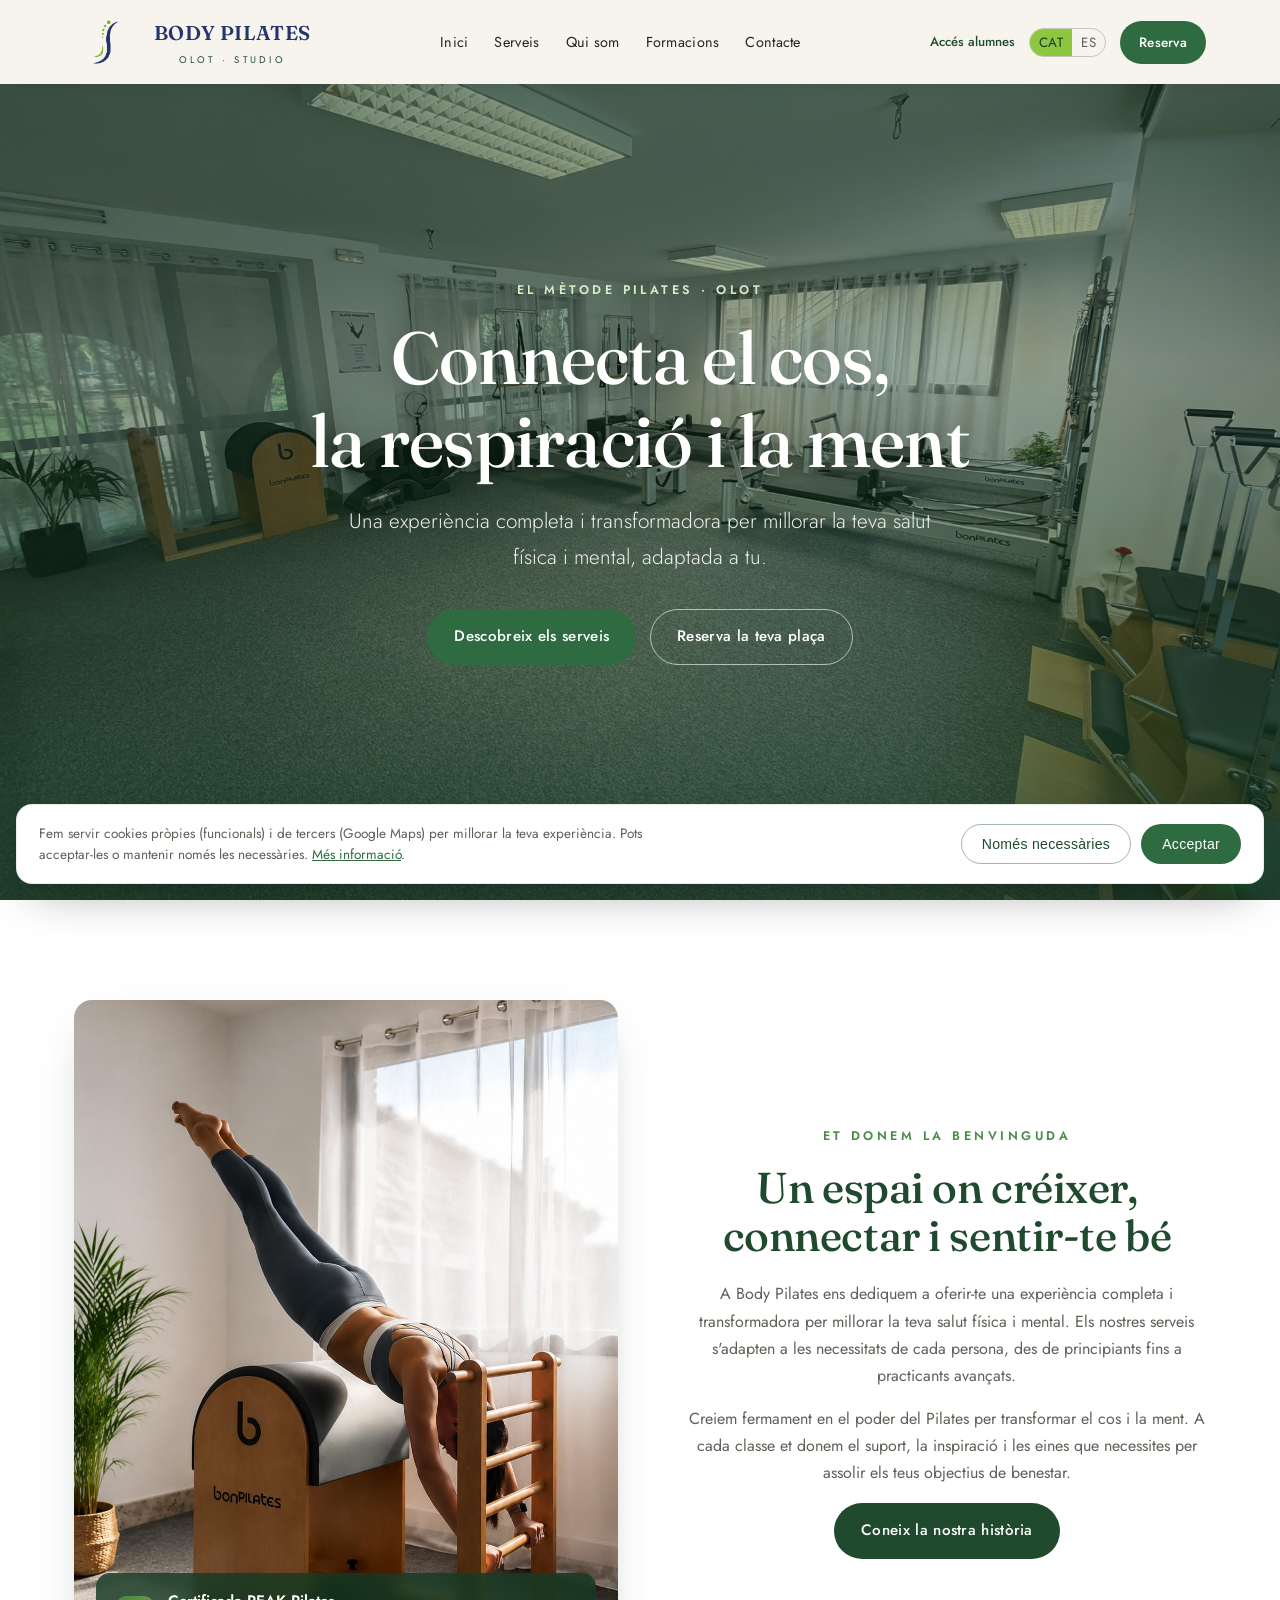
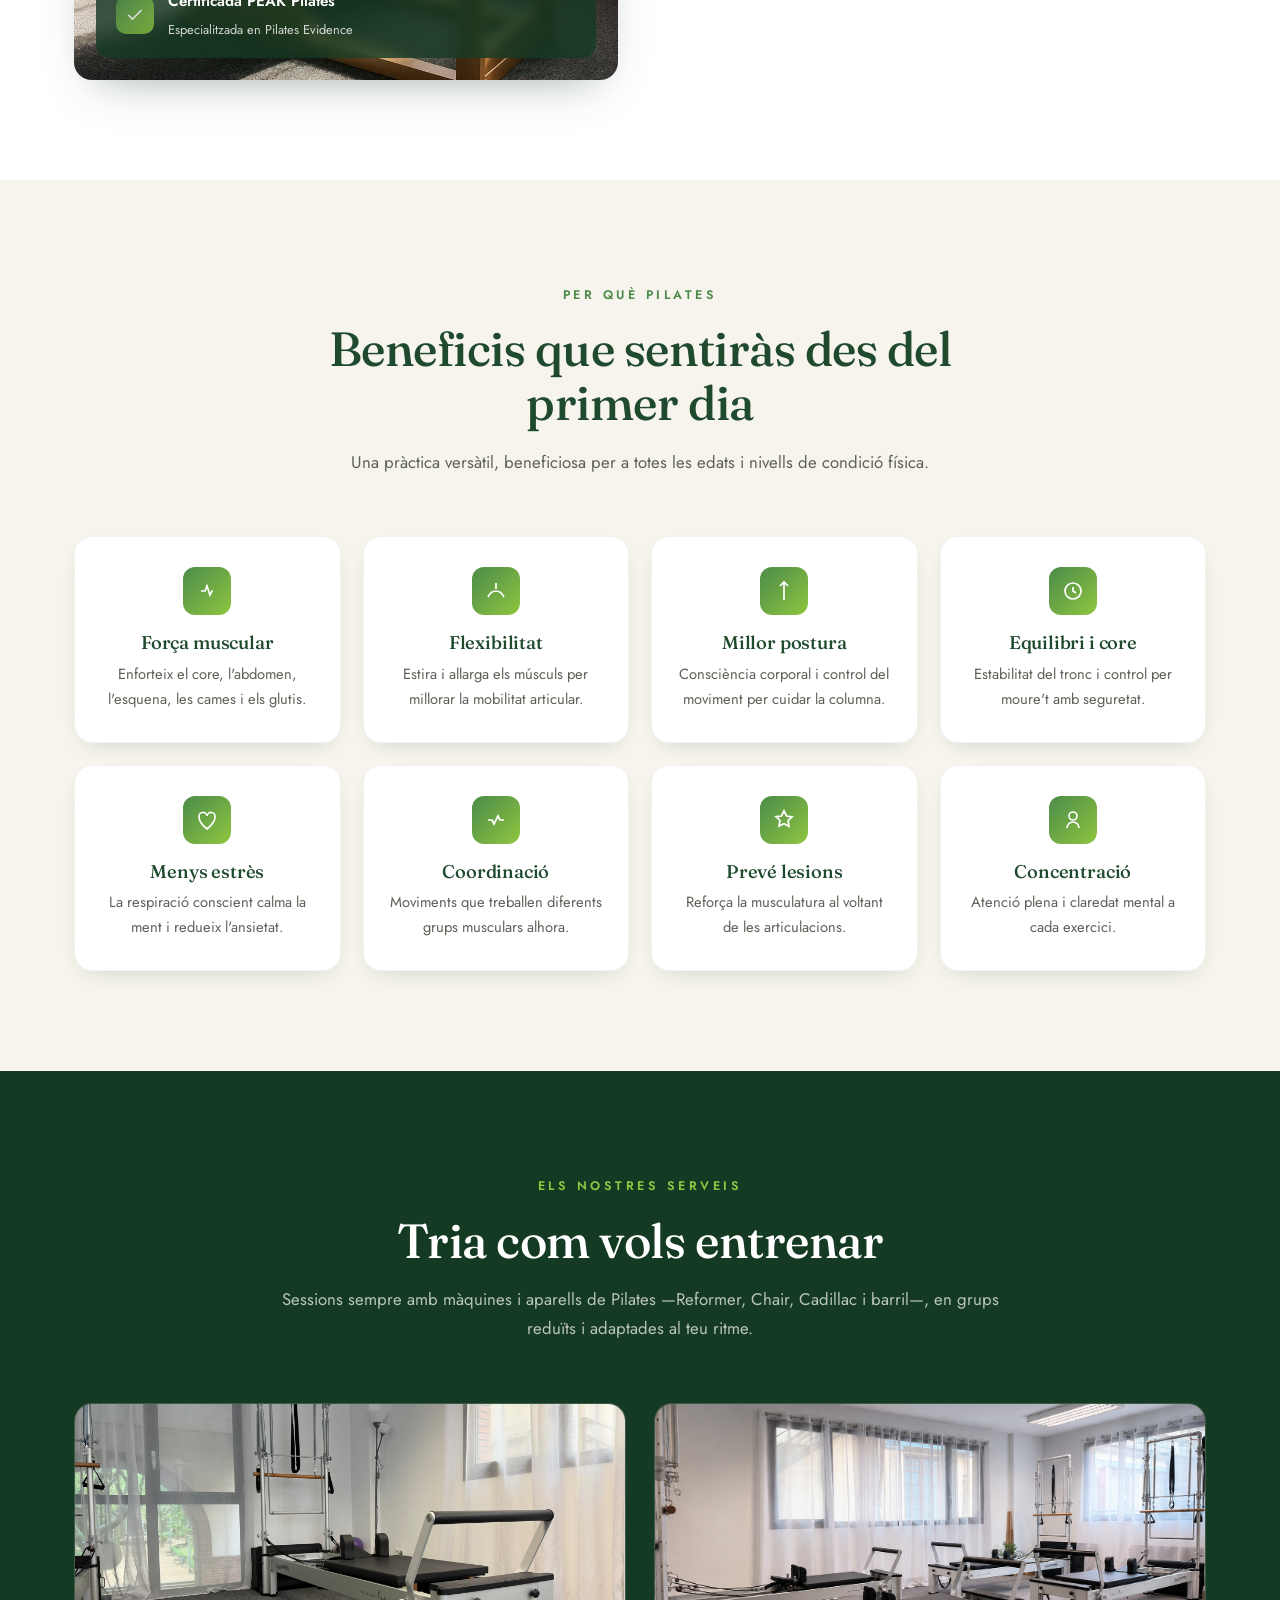
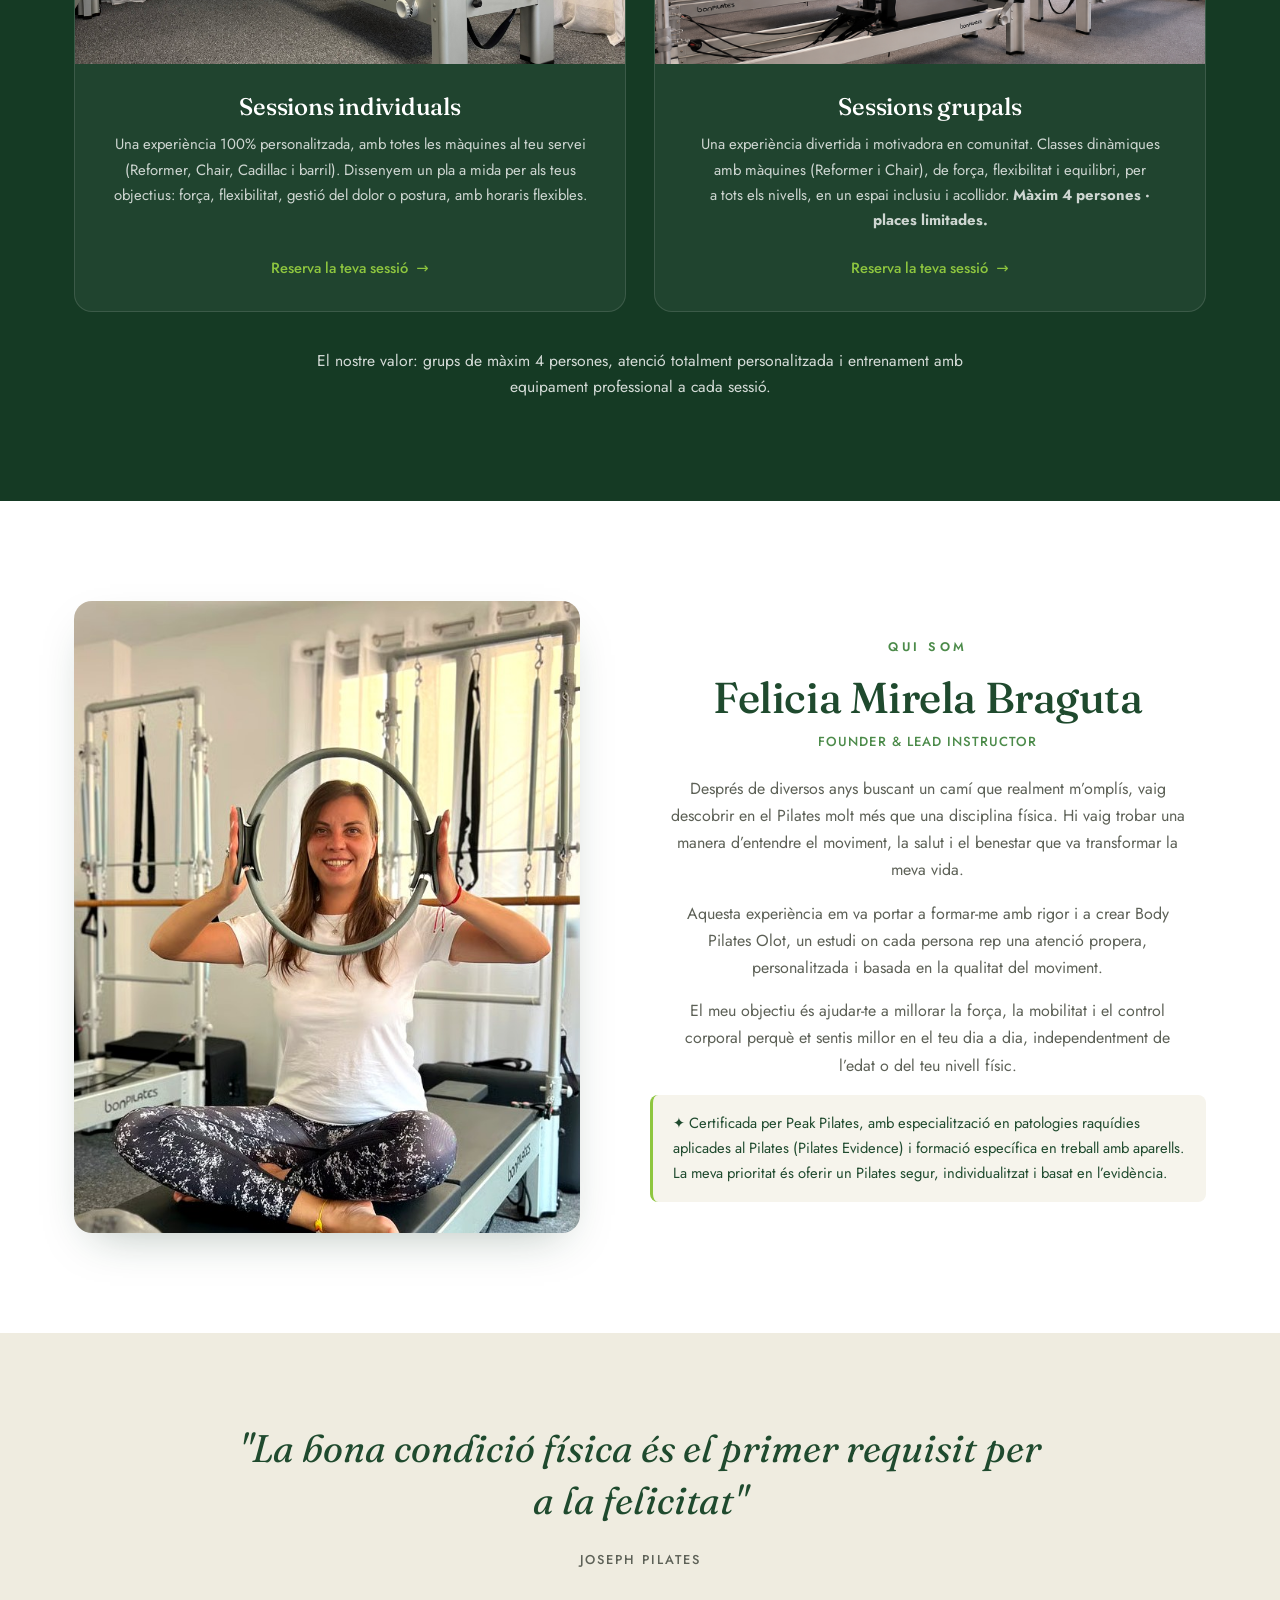
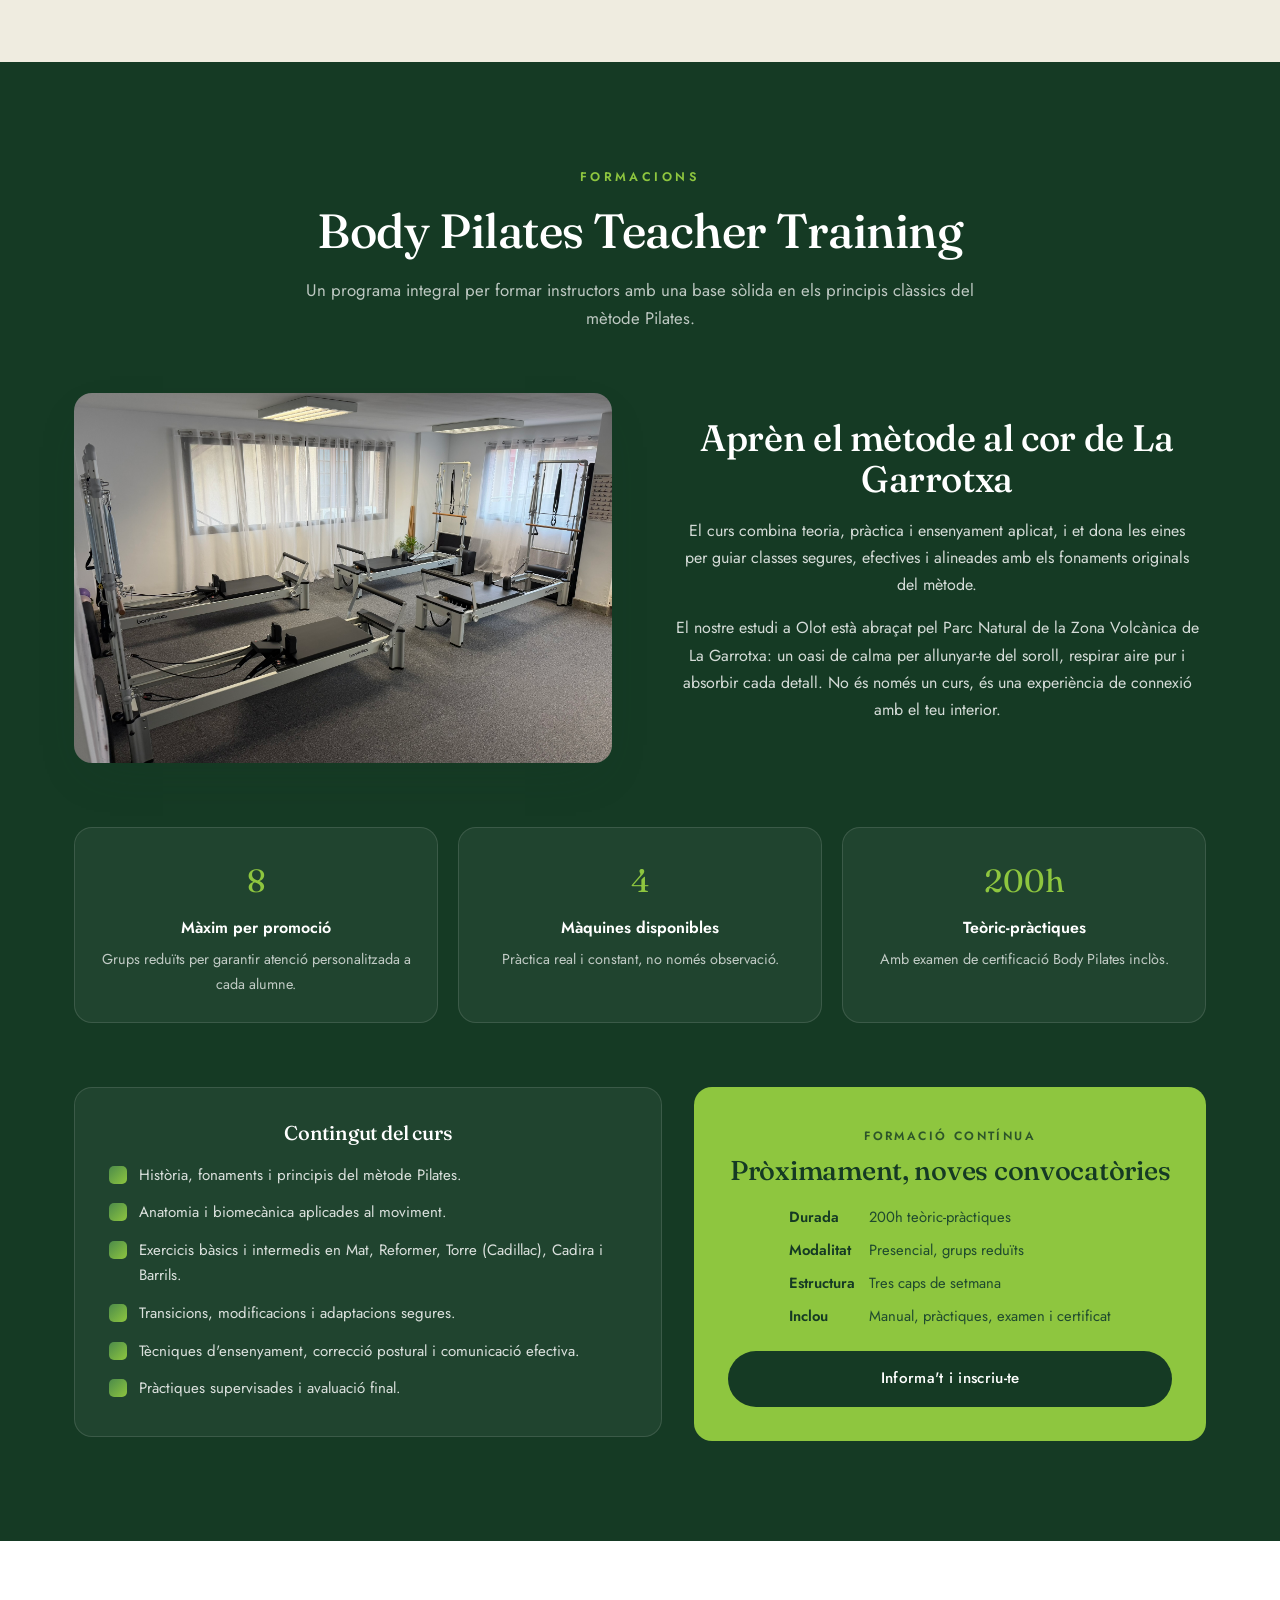
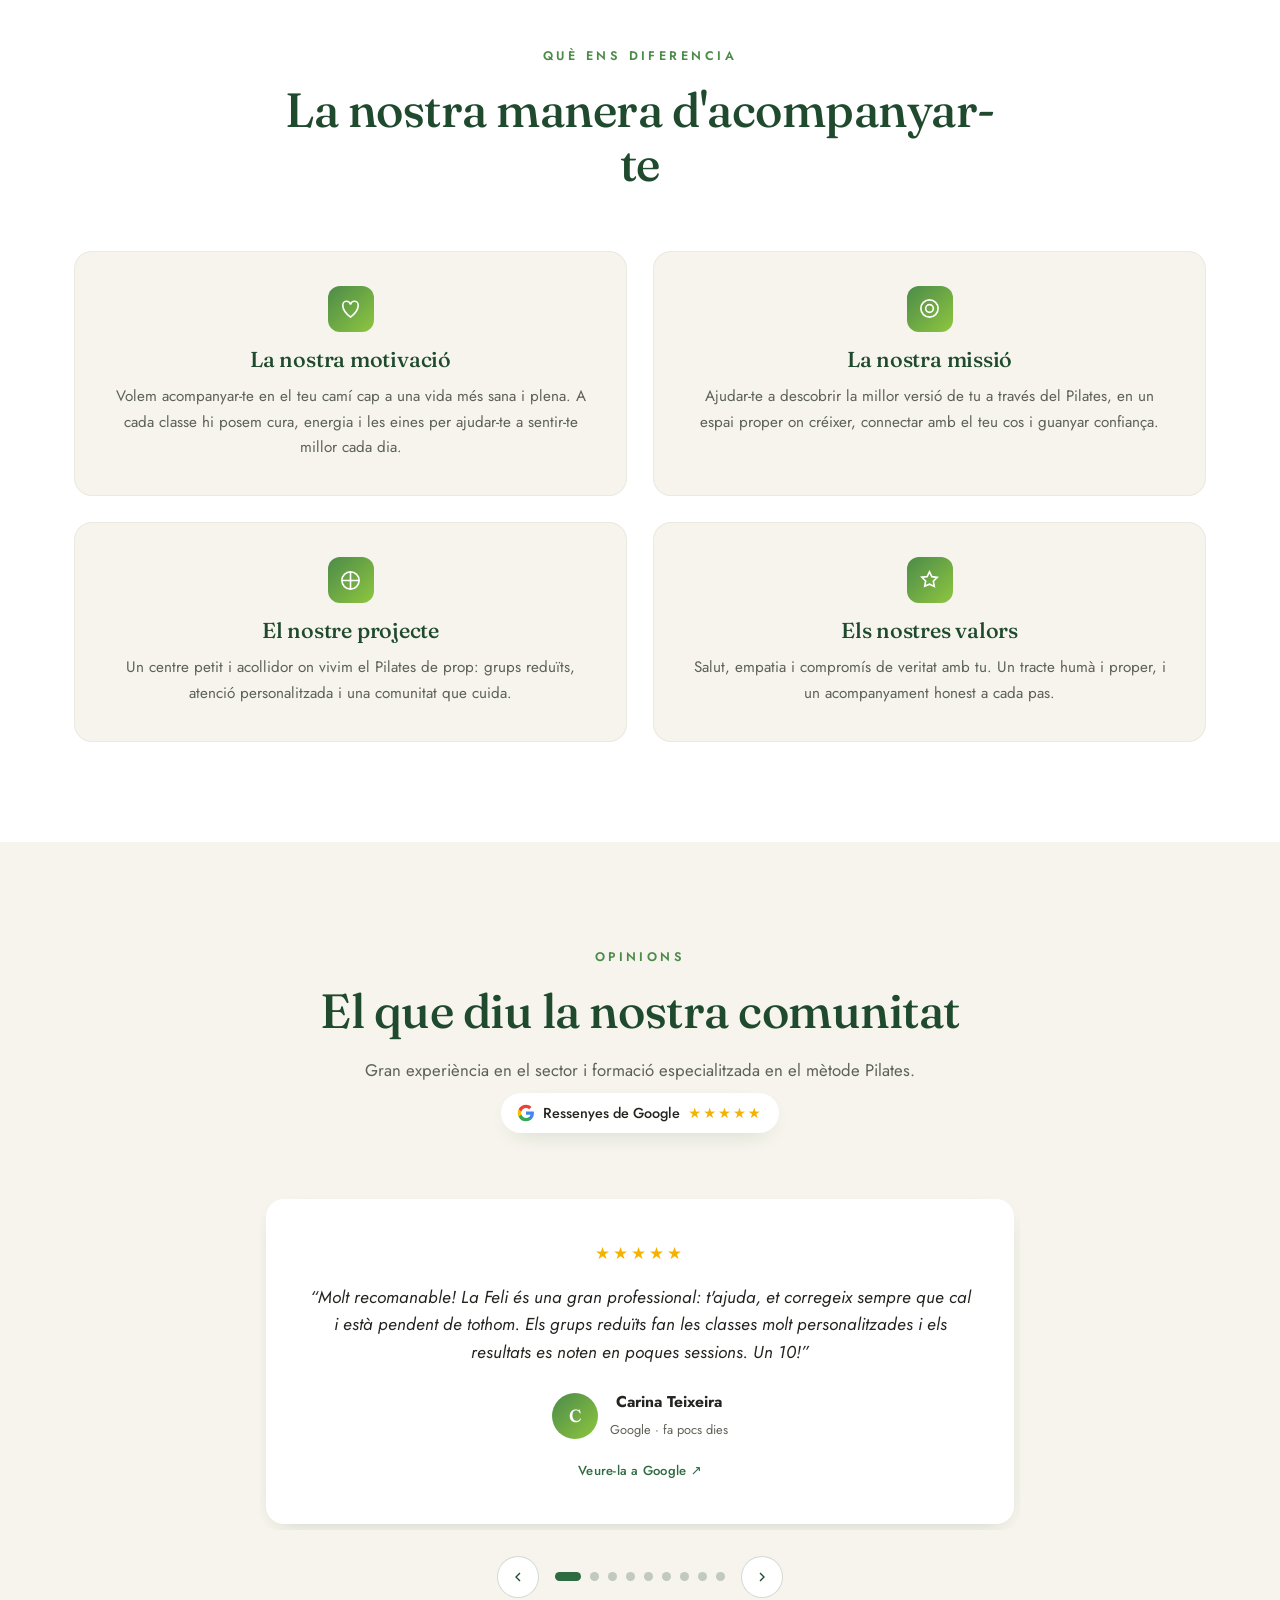
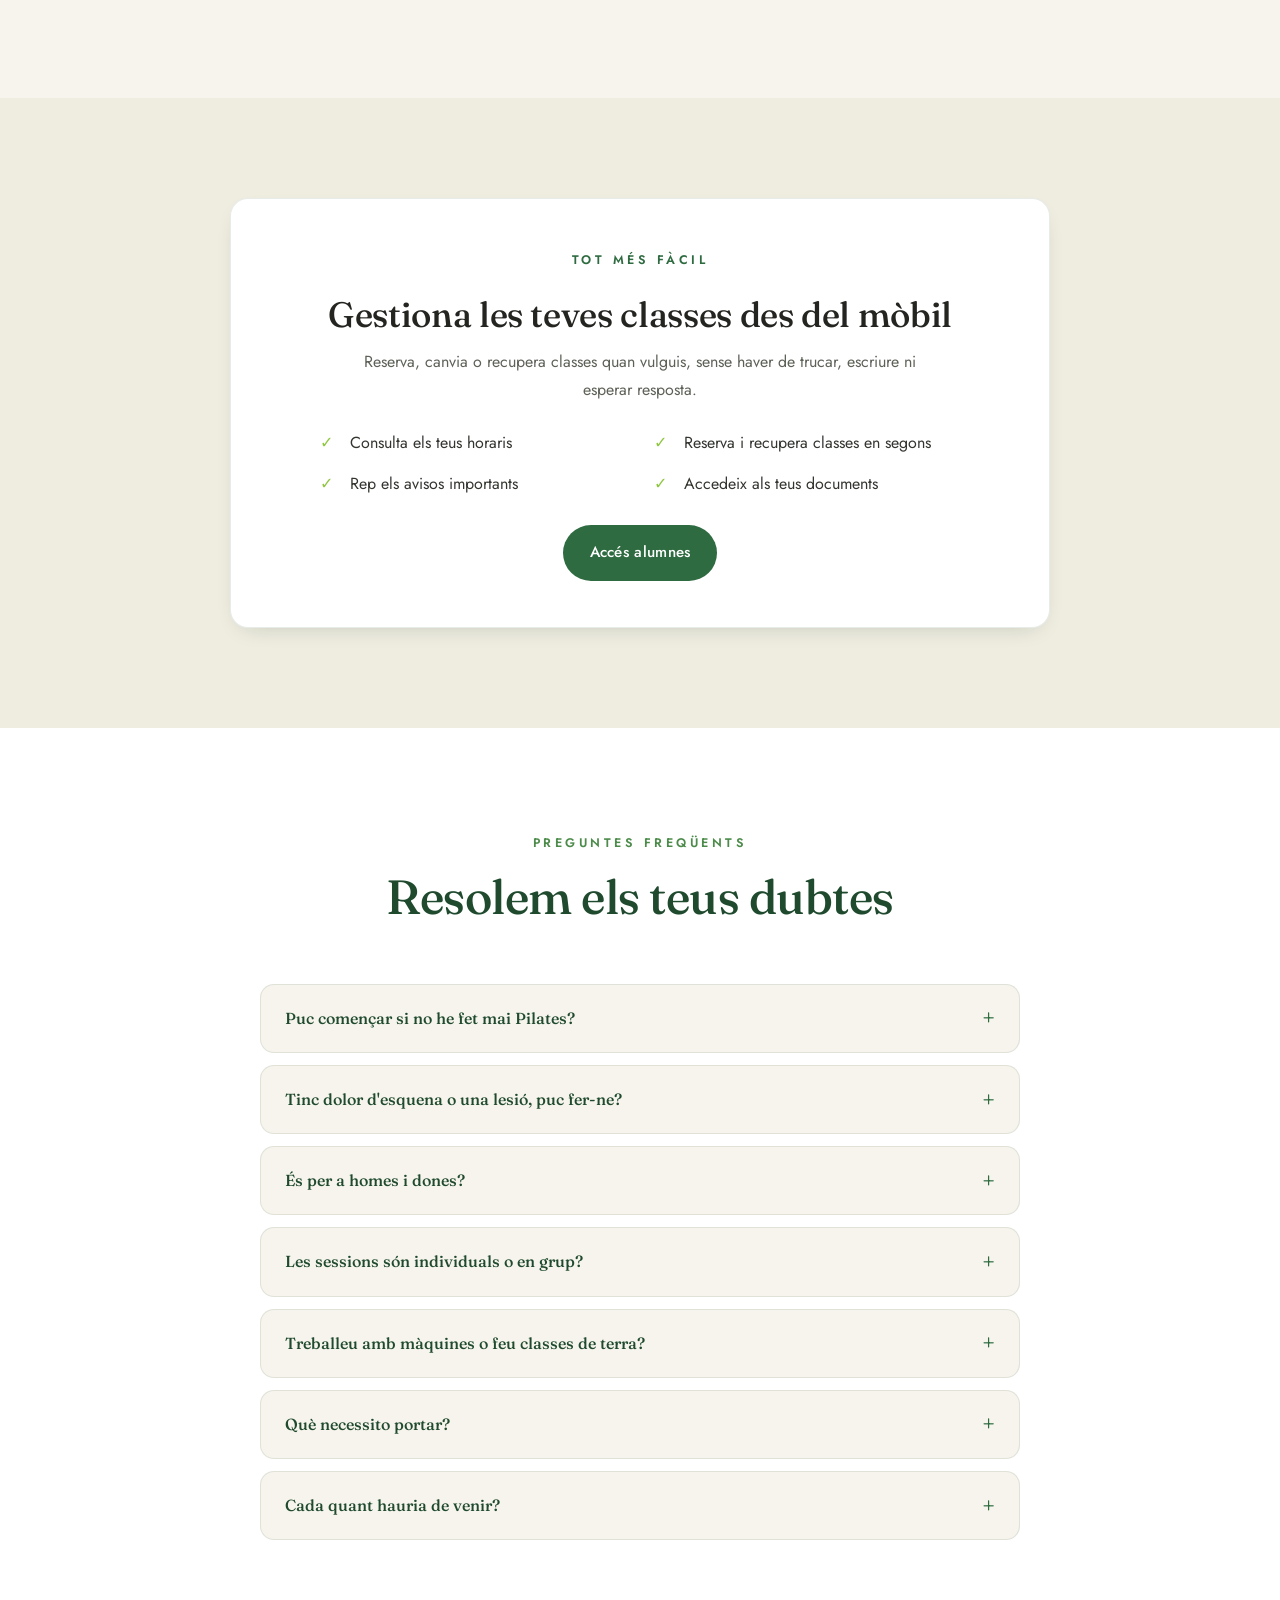
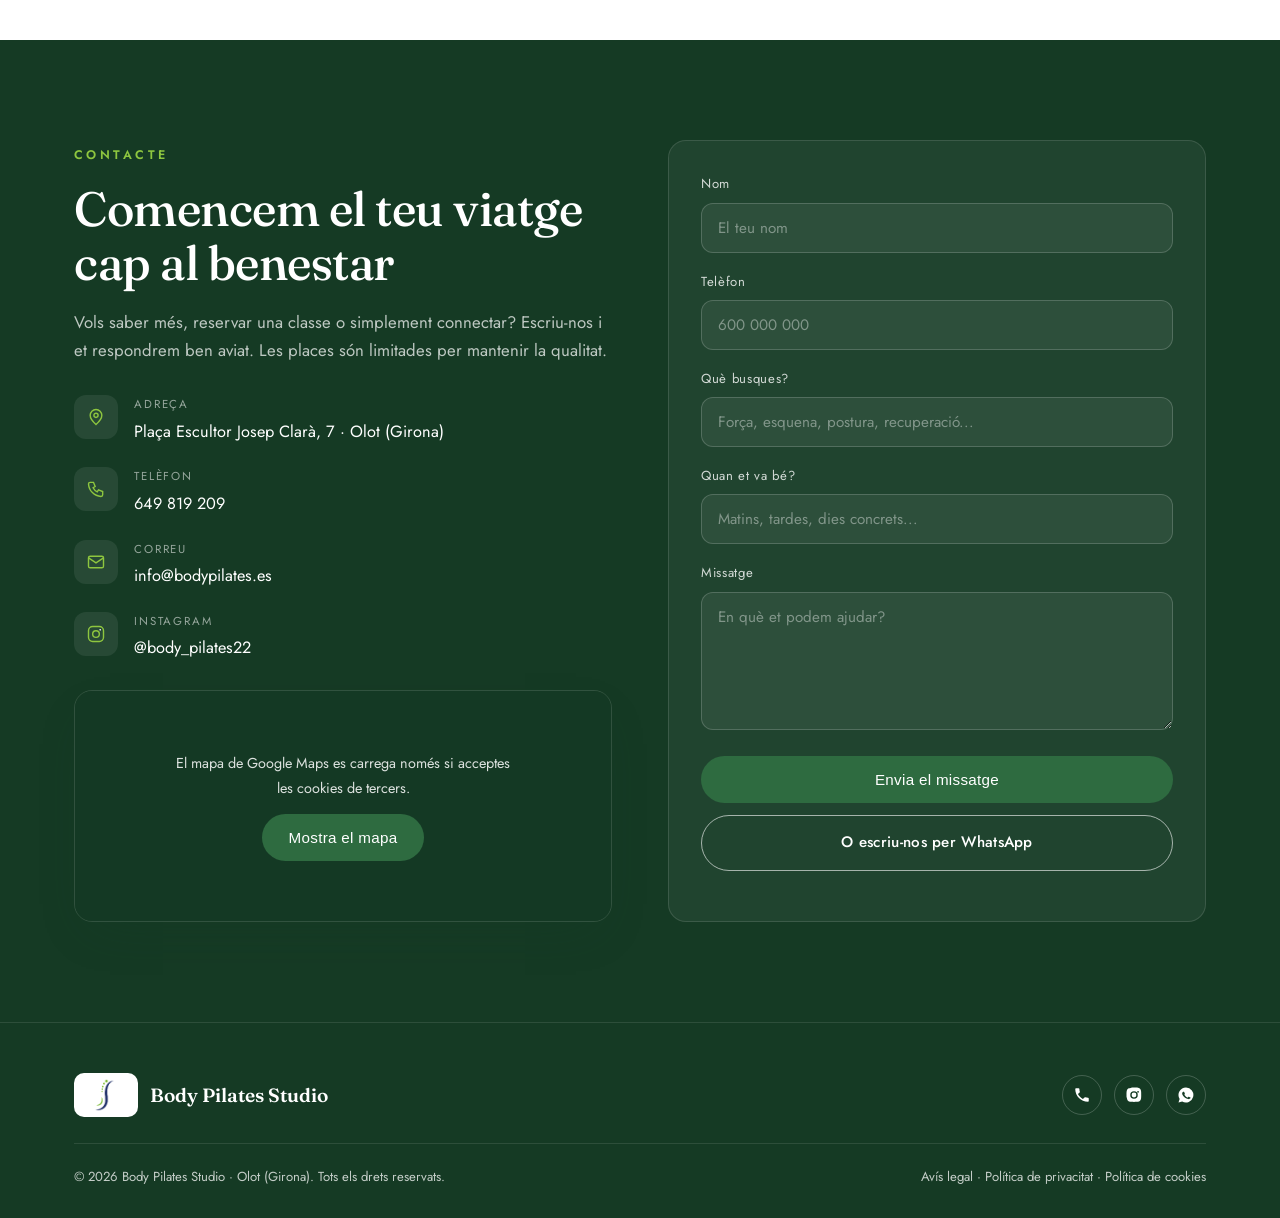
==== commit 769b4900: "Add files via upload" ====
--- a/index.html
+++ b/index.html
@@ -61,7 +61,7 @@
   .brand{display:flex;align-items:center;gap:12px;font-family:'Fraunces',serif;font-weight:600;font-size:1.25rem;letter-spacing:.02em;color:var(--navy)}
   .brand .logo{height:44px;width:auto;flex:none}
   .brand span{white-space:nowrap}
-  .brand small{display:block;font-family:'Jost';font-weight:400;font-size:.6rem;letter-spacing:.34em;text-transform:uppercase;opacity:.7;margin-top:2px;color:var(--green-600);text-align:center}
+  .brand small{display:block;font-family:'Jost';font-weight:400;font-size:.6rem;letter-spacing:.34em;text-transform:uppercase;opacity:1;margin-top:2px;color:var(--green-700);text-align:center}
   nav.links{display:flex;align-items:center;gap:26px}
   nav.links a{font-size:.9rem;color:var(--ink);font-weight:400;position:relative;letter-spacing:.02em}
   nav.links a::after{content:"";position:absolute;left:0;bottom:-6px;width:0;height:2px;background:var(--lime);transition:.25s}
@@ -393,6 +393,8 @@
   </div>
 </header>
 
+<main>
+
 <section class="hero" id="hero">
   <div class="wrap inner">
     <span class="eyebrow" data-i18n="hero_eyebrow">El mètode Pilates · Olot</span>
@@ -675,6 +677,8 @@
     </form>
   </div>
 </section>
+
+</main>
 
 <footer class="site">
   <div class="wrap">
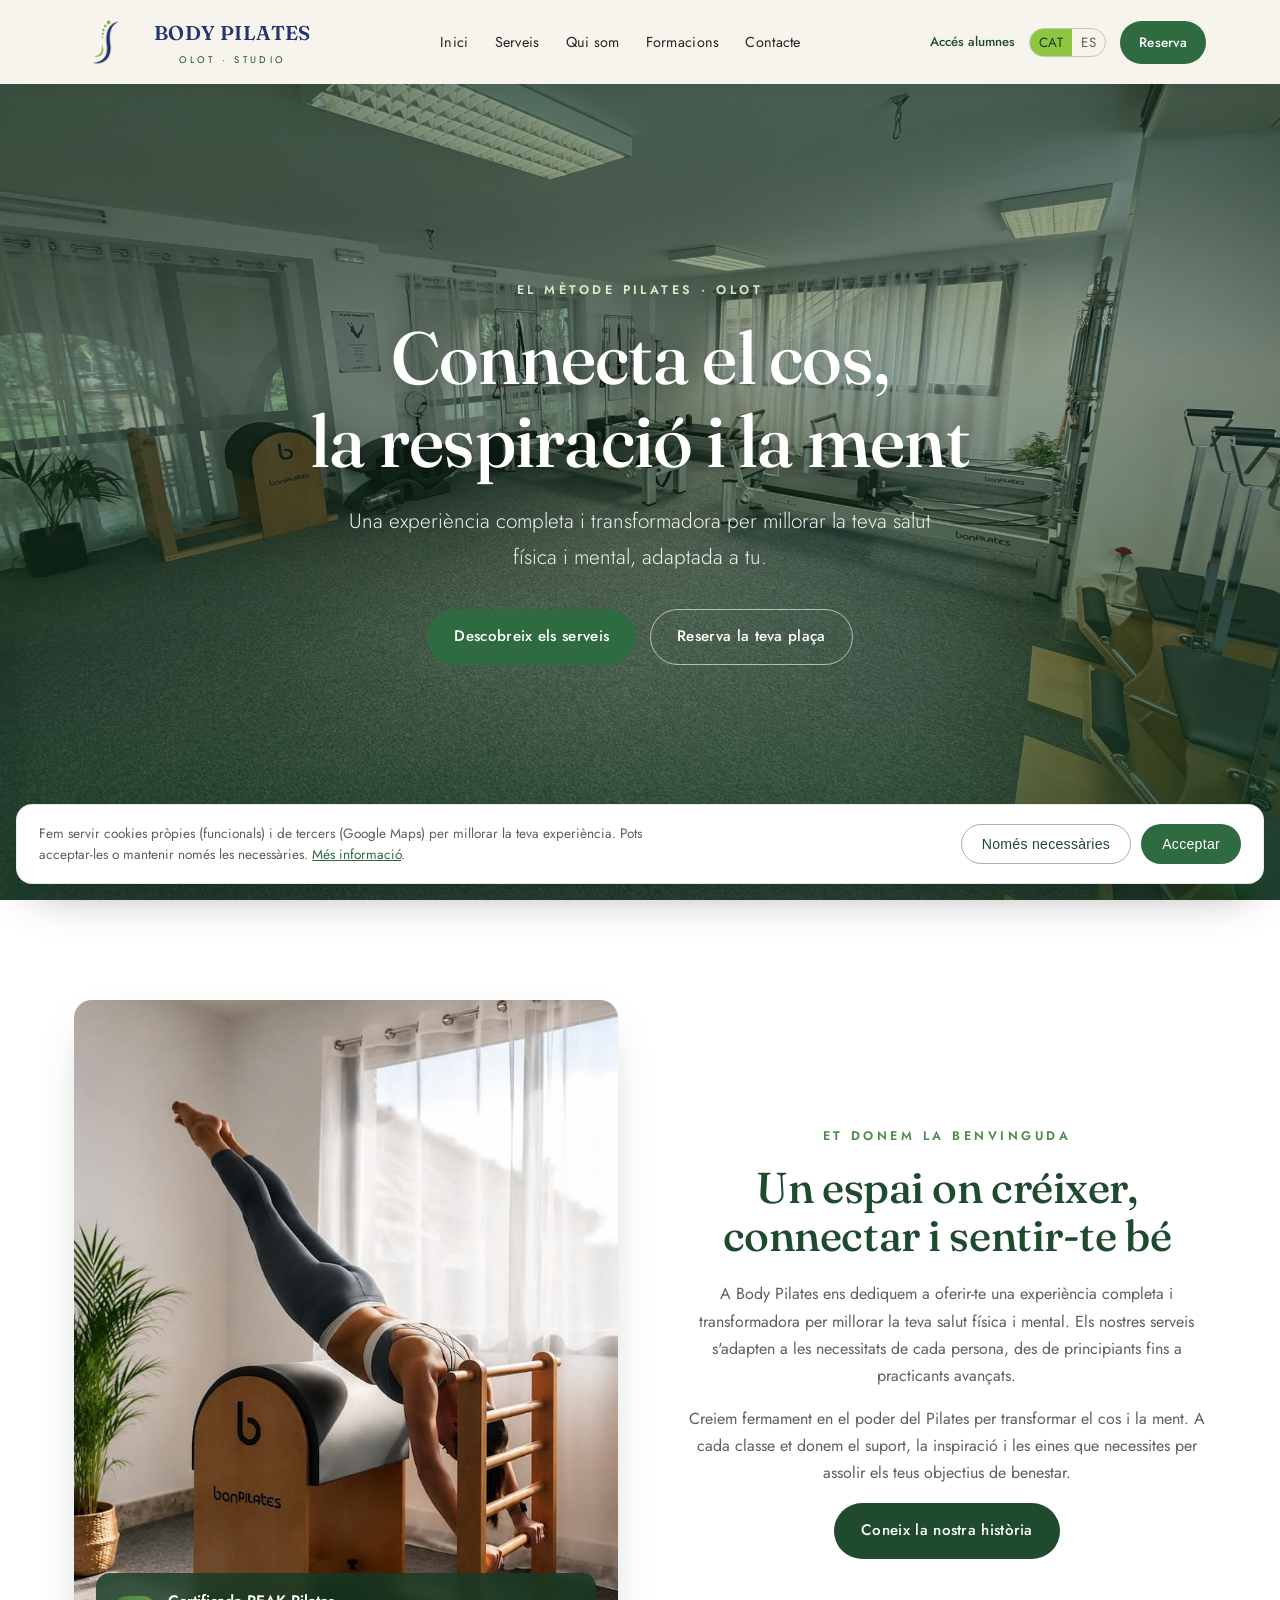
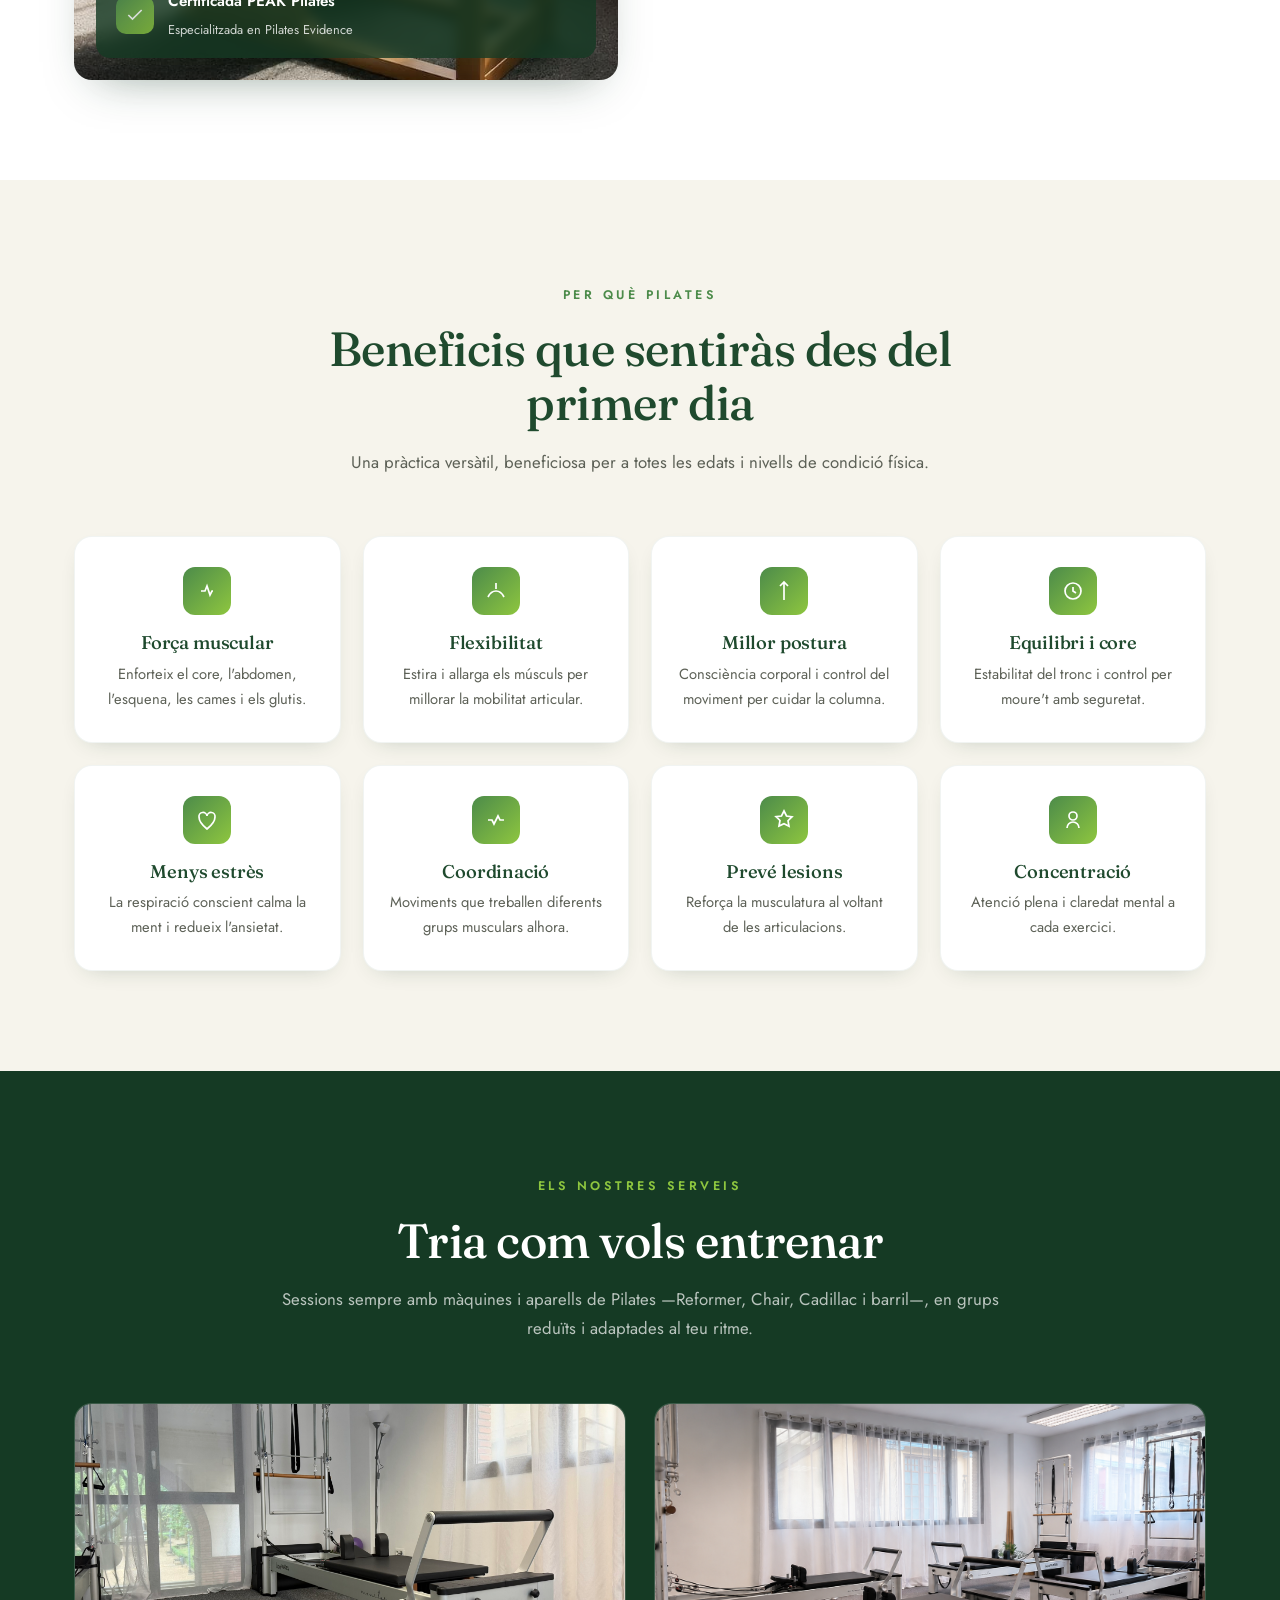
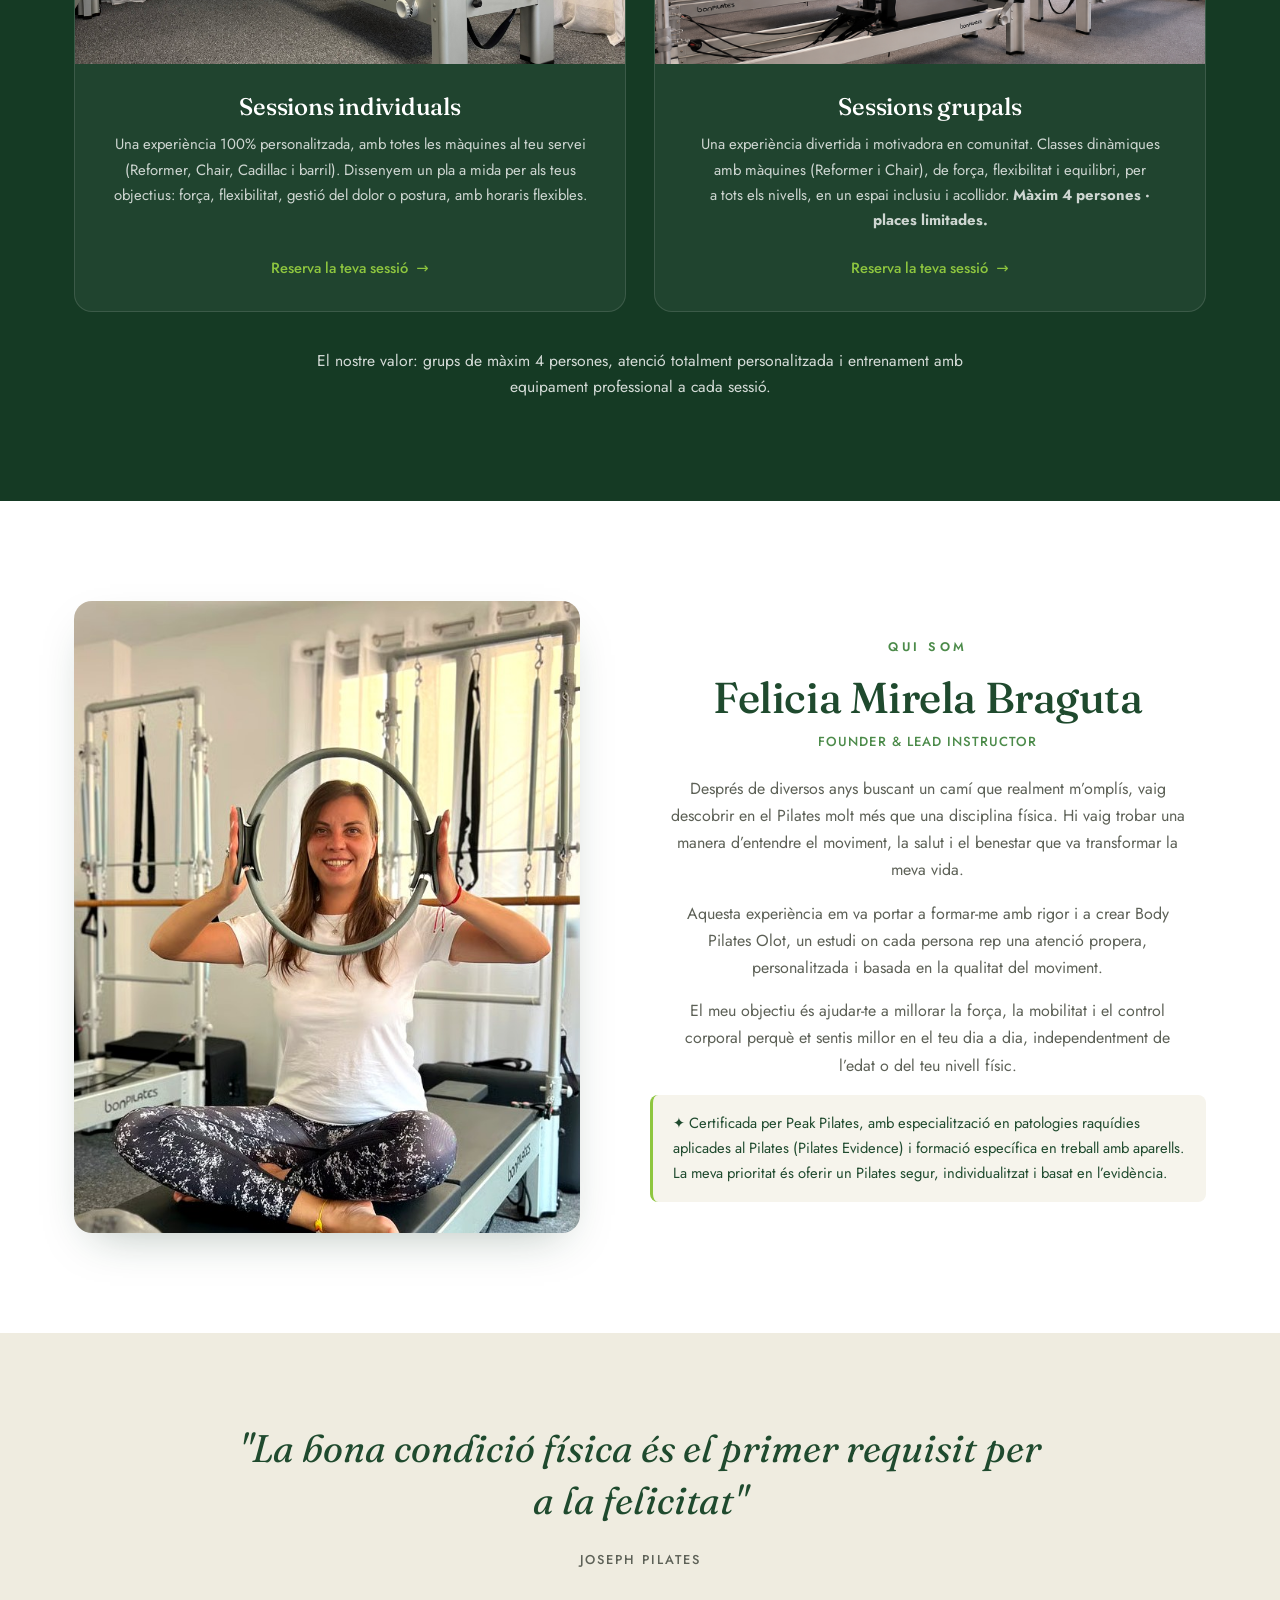
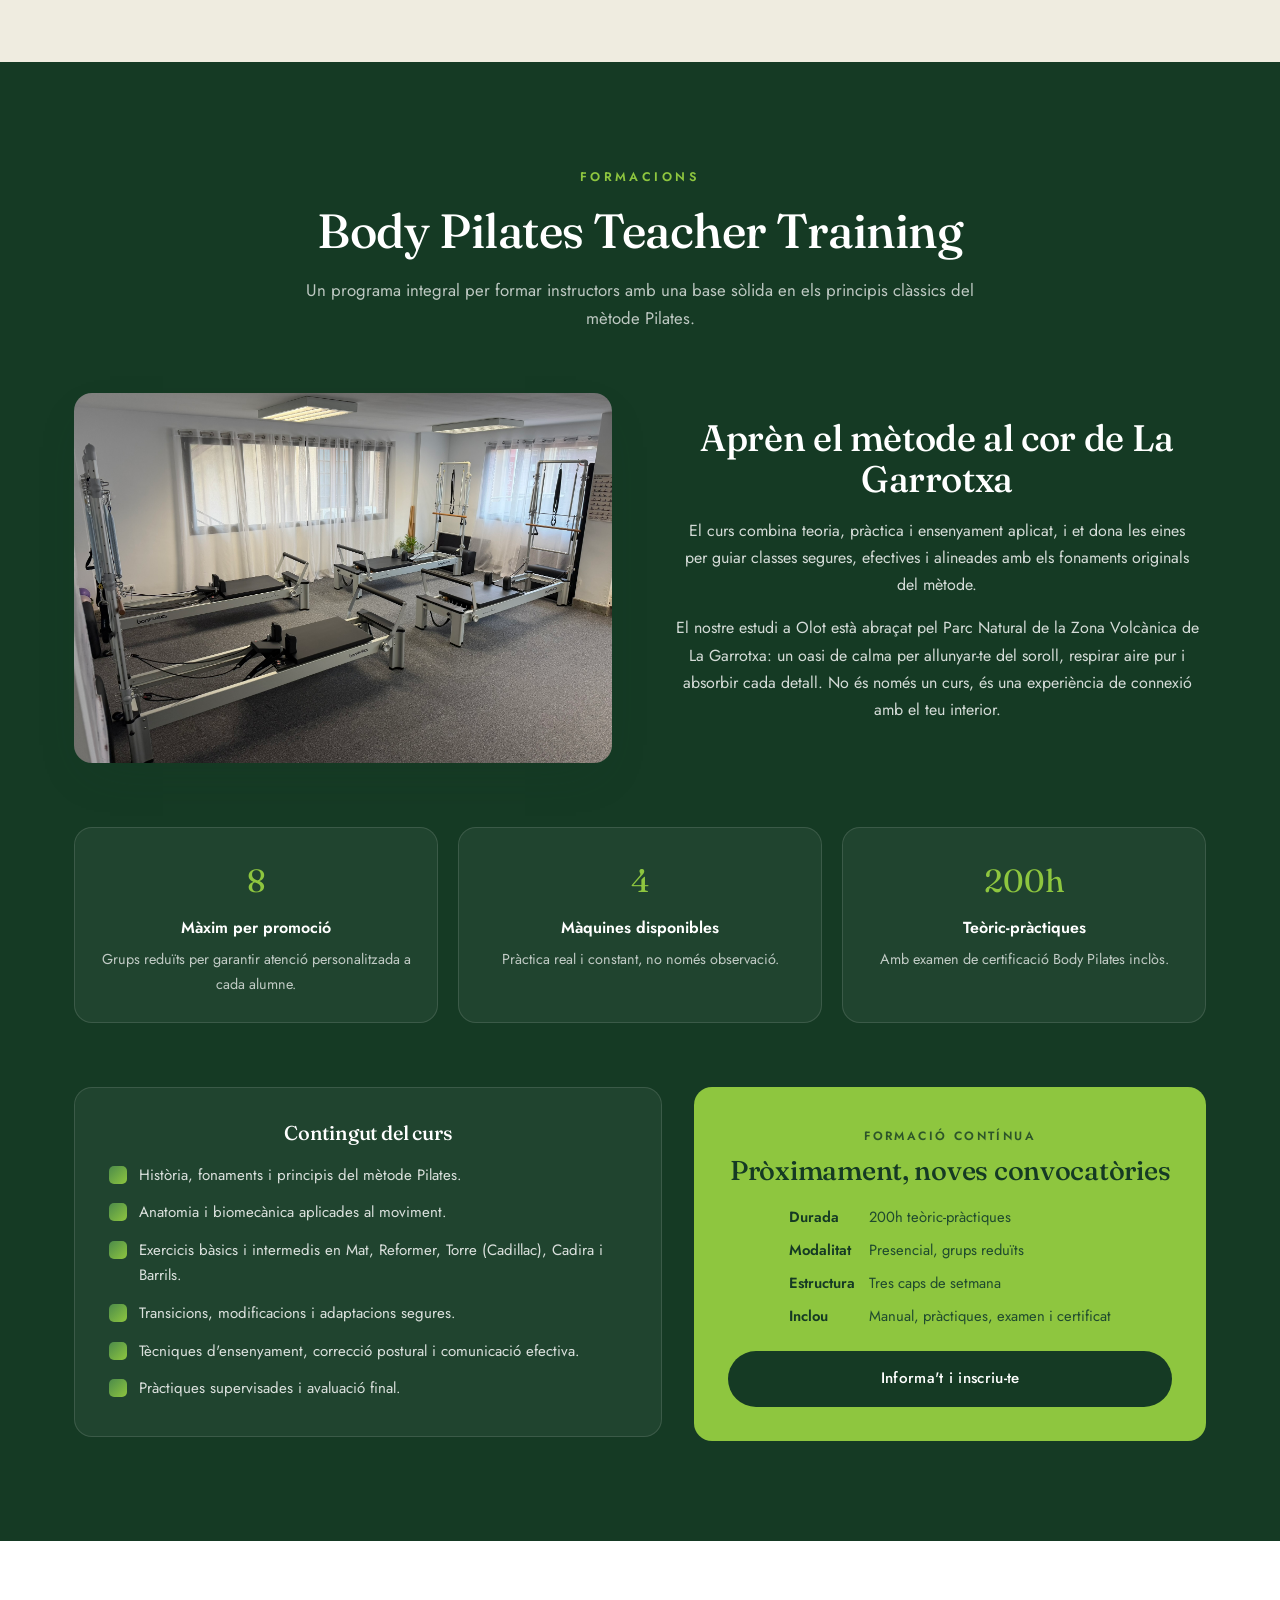
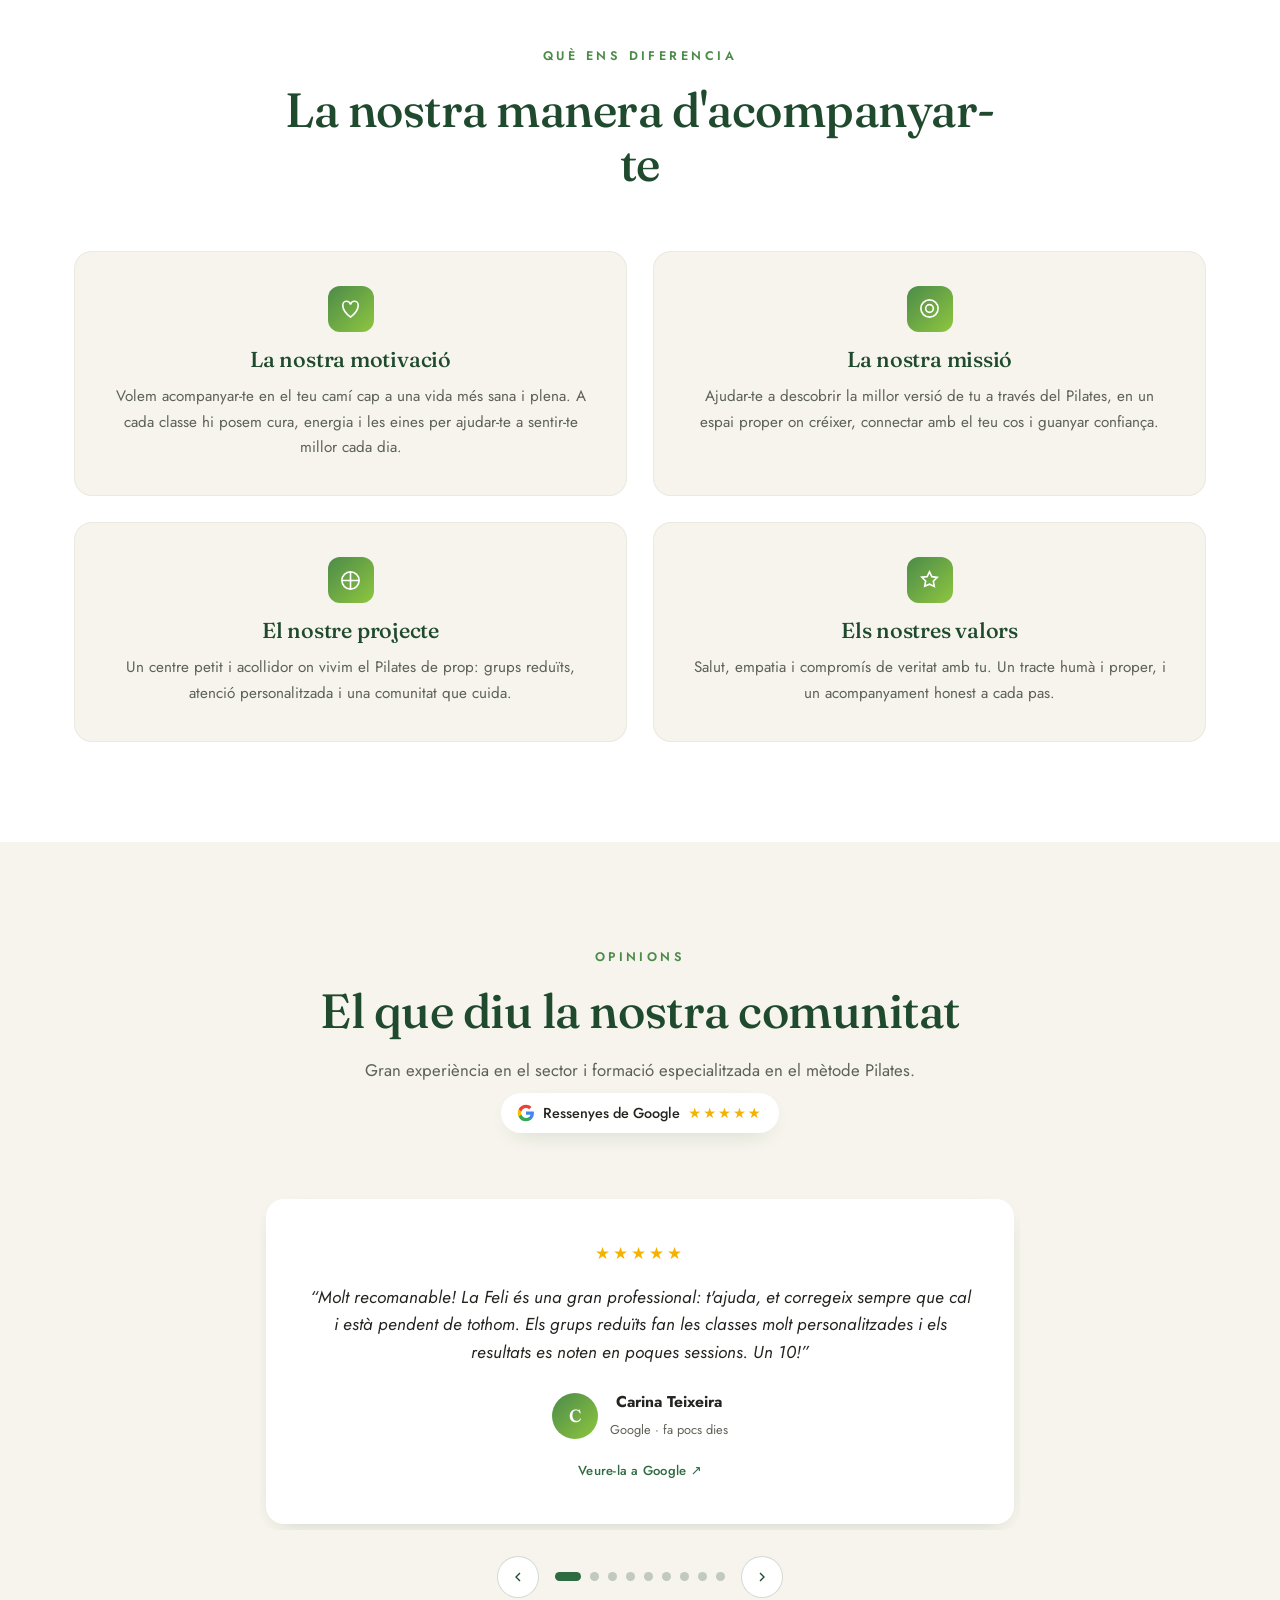
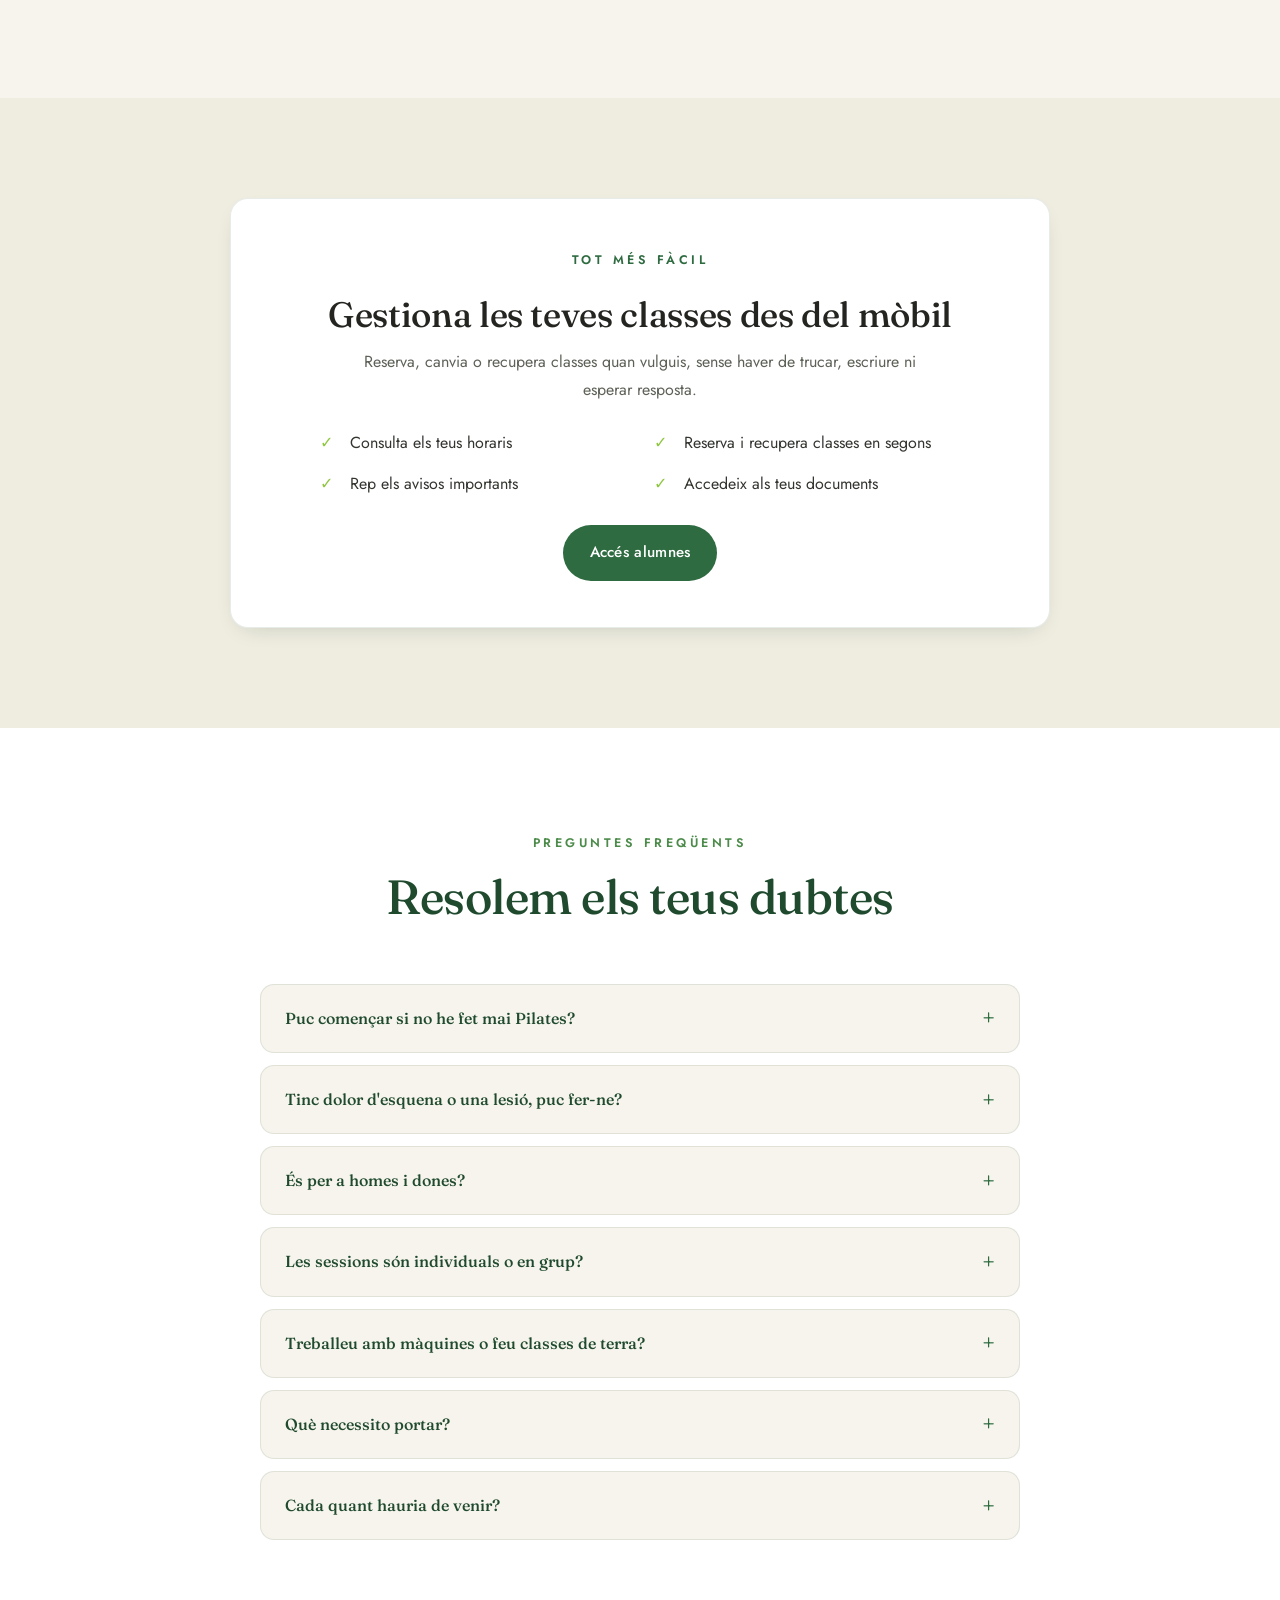
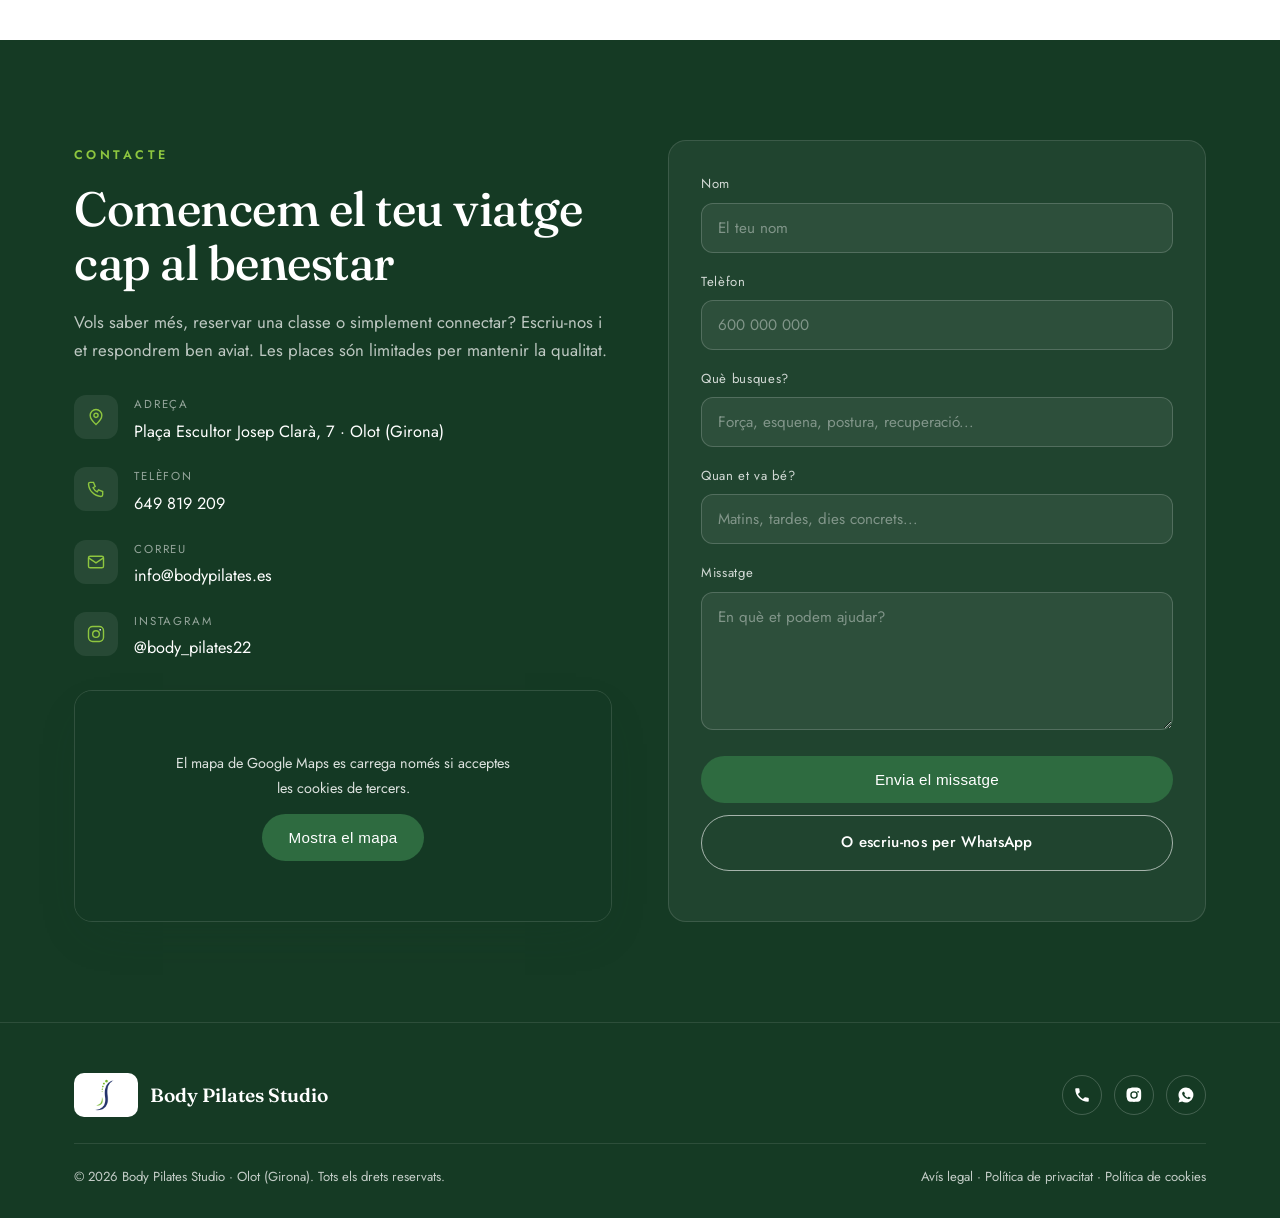
==== commit 515c120a: "Add files via upload" ====
--- a/index.html
+++ b/index.html
@@ -370,7 +370,7 @@
 <header class="nav" id="nav">
   <div class="wrap nav-inner">
     <a href="#hero" class="brand">
-      <img src="img/logo.png" alt="Body Pilates Studio" class="logo" style="height:48px;width:auto;flex:none" />
+      <img src="img/logo.png" alt="Body Pilates Studio" class="logo" width="300" height="212" style="height:48px;width:auto;flex:none" />
       <span>BODY PILATES<small>Olot · Studio</small></span>
     </a>
     <nav class="links" id="menu">
@@ -684,7 +684,7 @@
   <div class="wrap">
     <div class="foot-grid">
       <div class="foot-brand">
-        <span class="foot-logo"><img src="img/logo.png" alt="Body Pilates Studio" loading="lazy" decoding="async" /></span>
+        <span class="foot-logo"><img src="img/logo.png" alt="Body Pilates Studio" width="300" height="212" loading="lazy" decoding="async" /></span>
         Body Pilates Studio
       </div>
       <div class="foot-social">
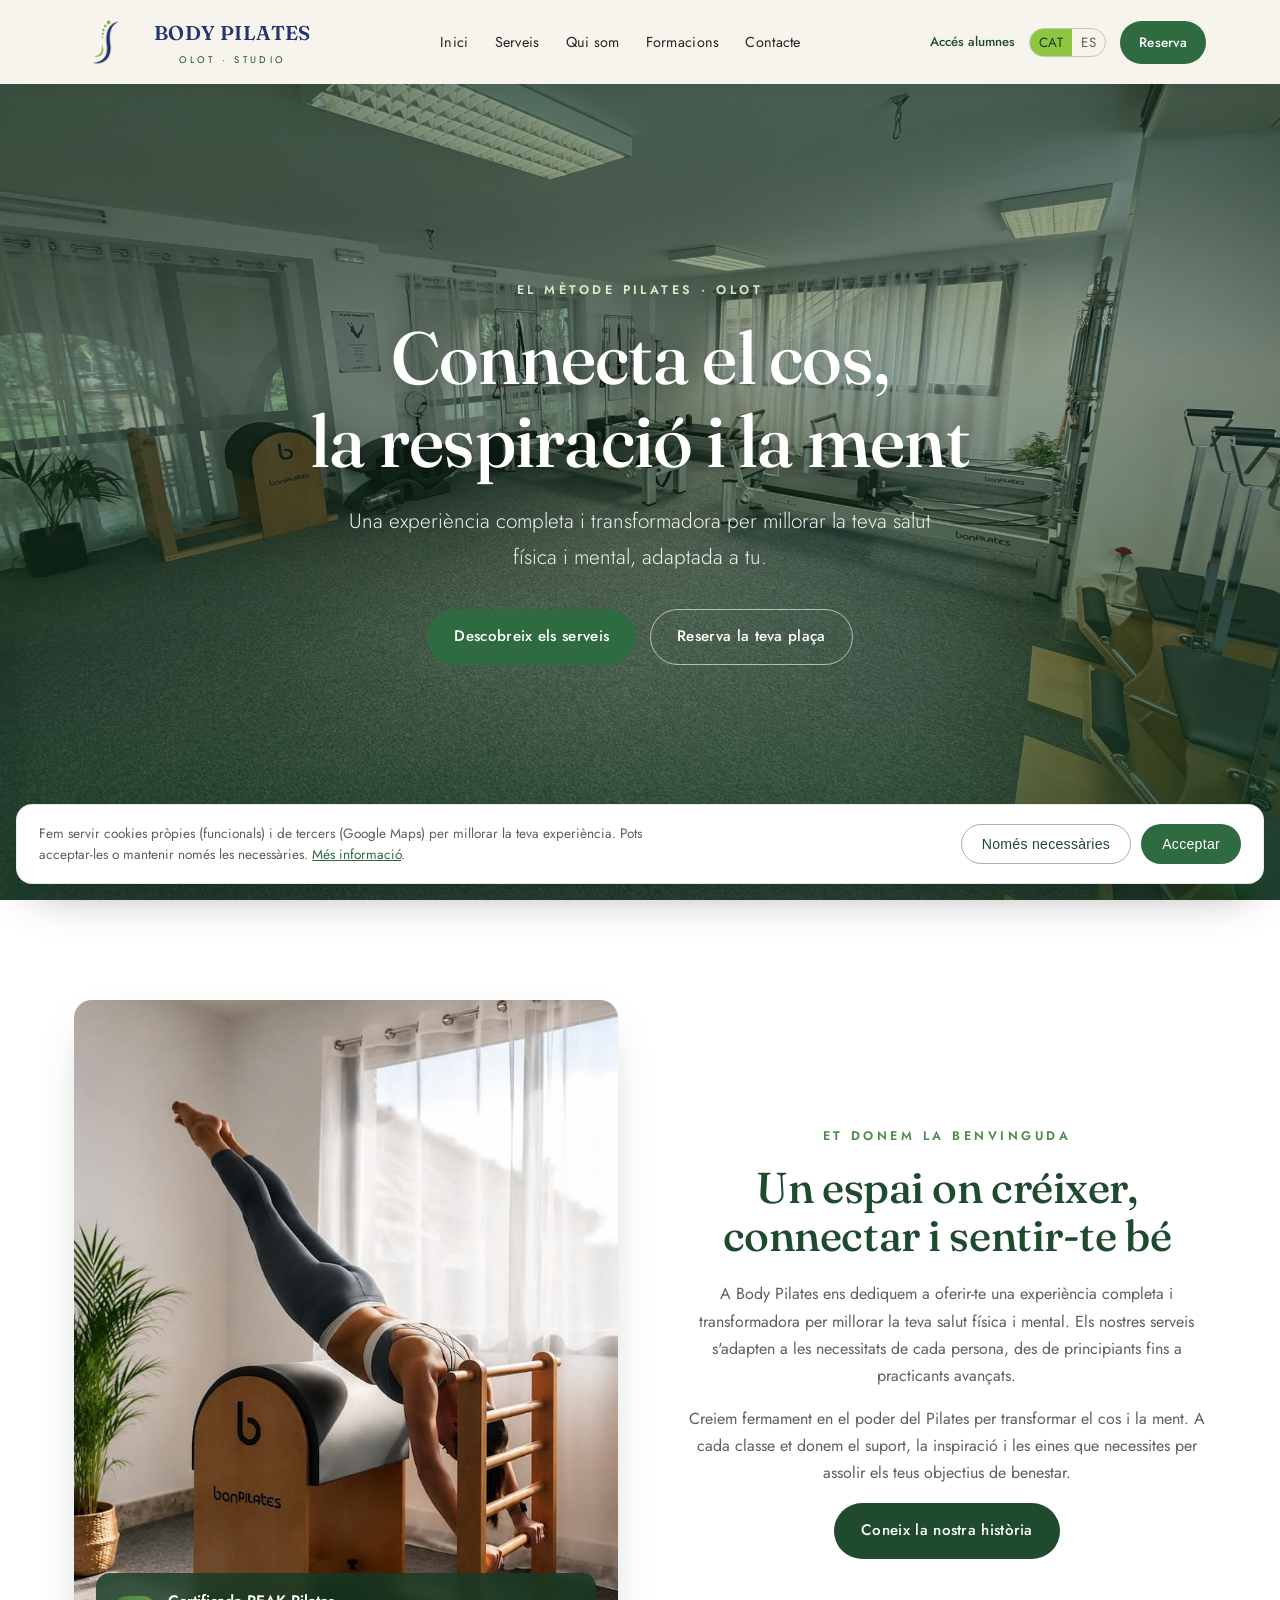
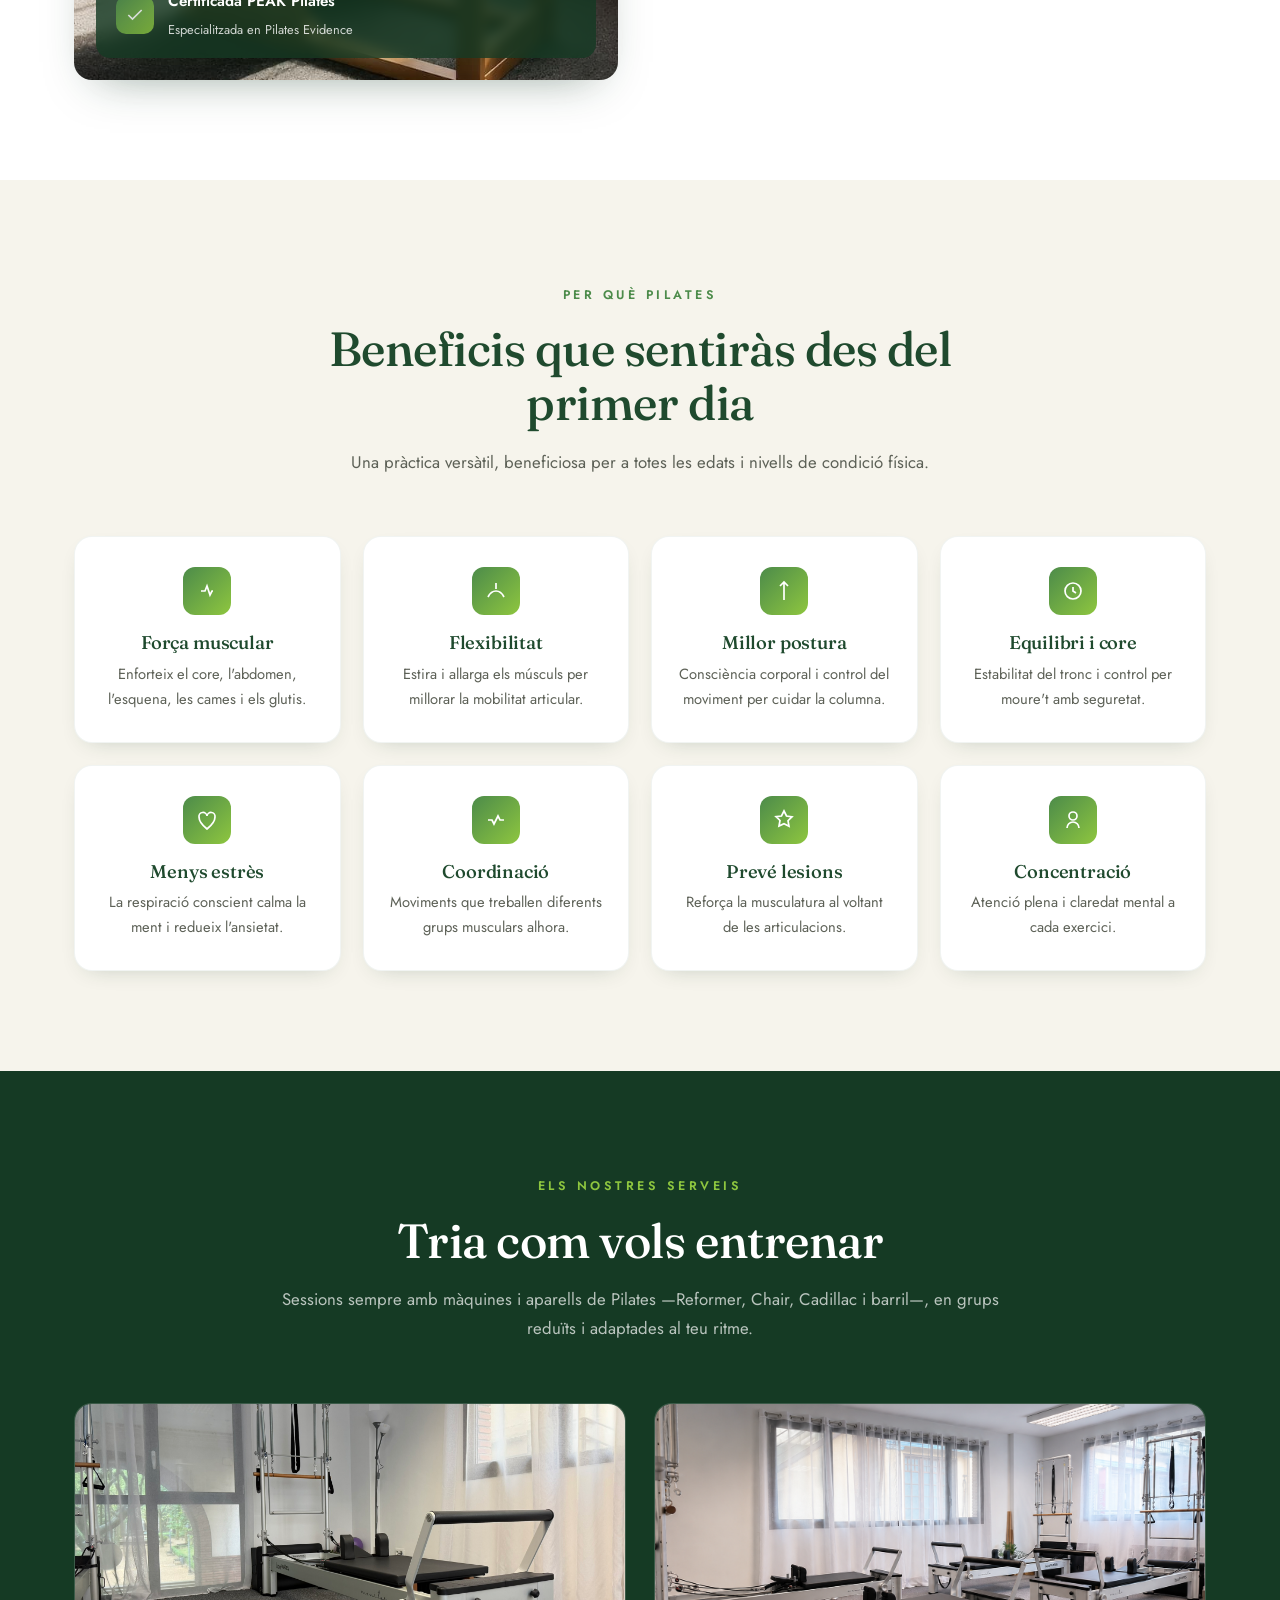
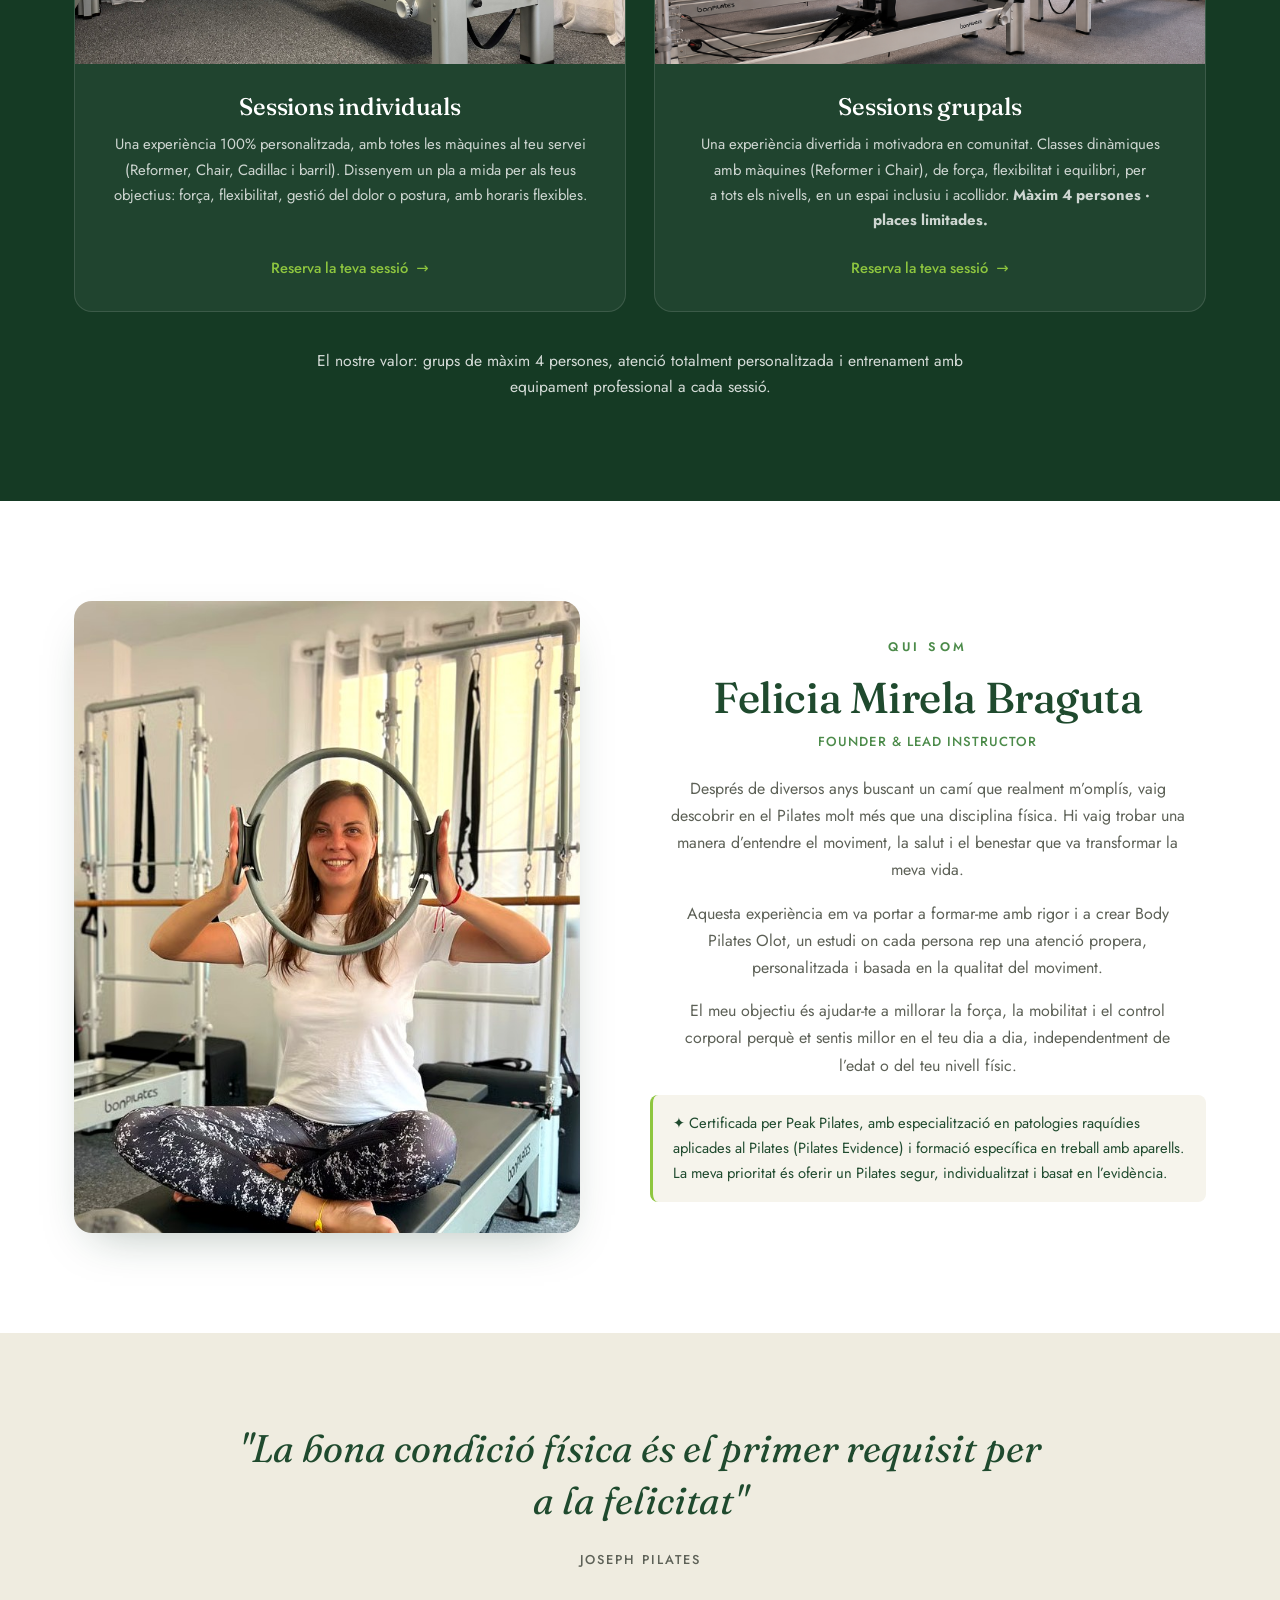
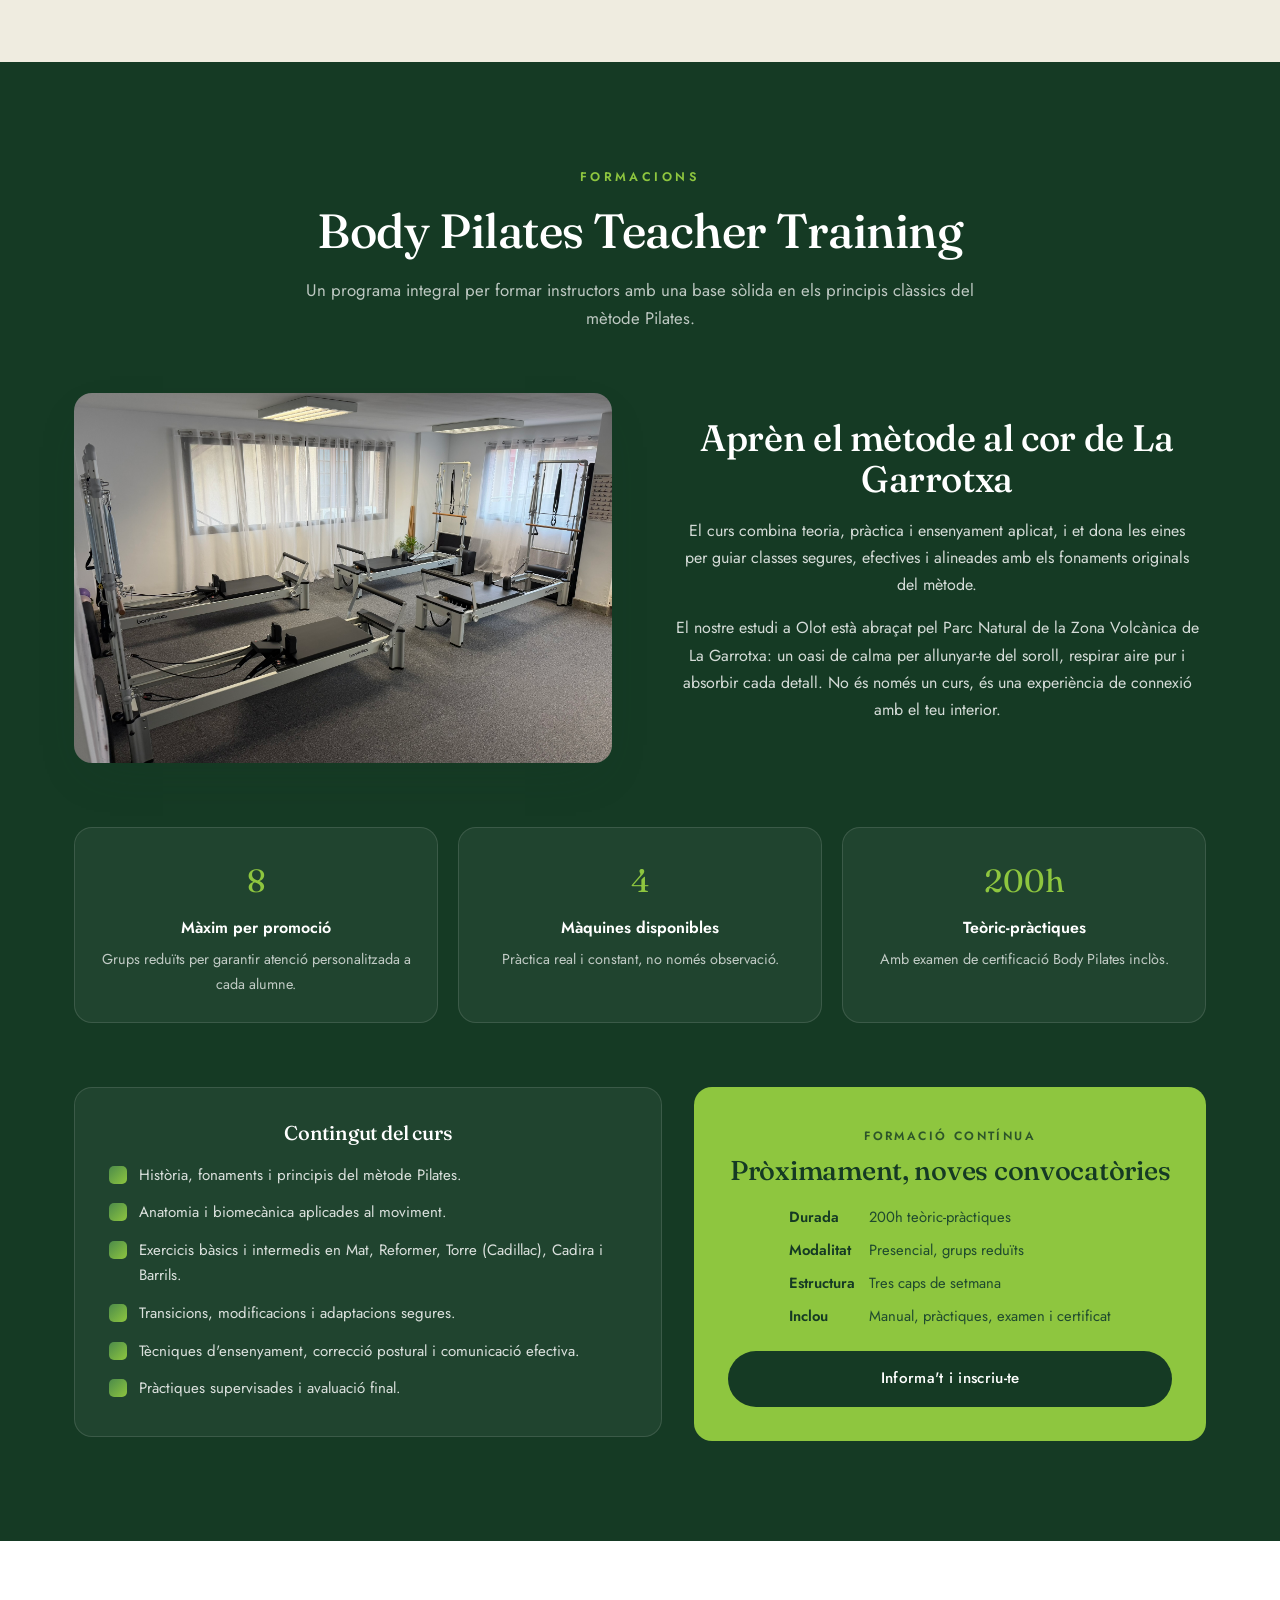
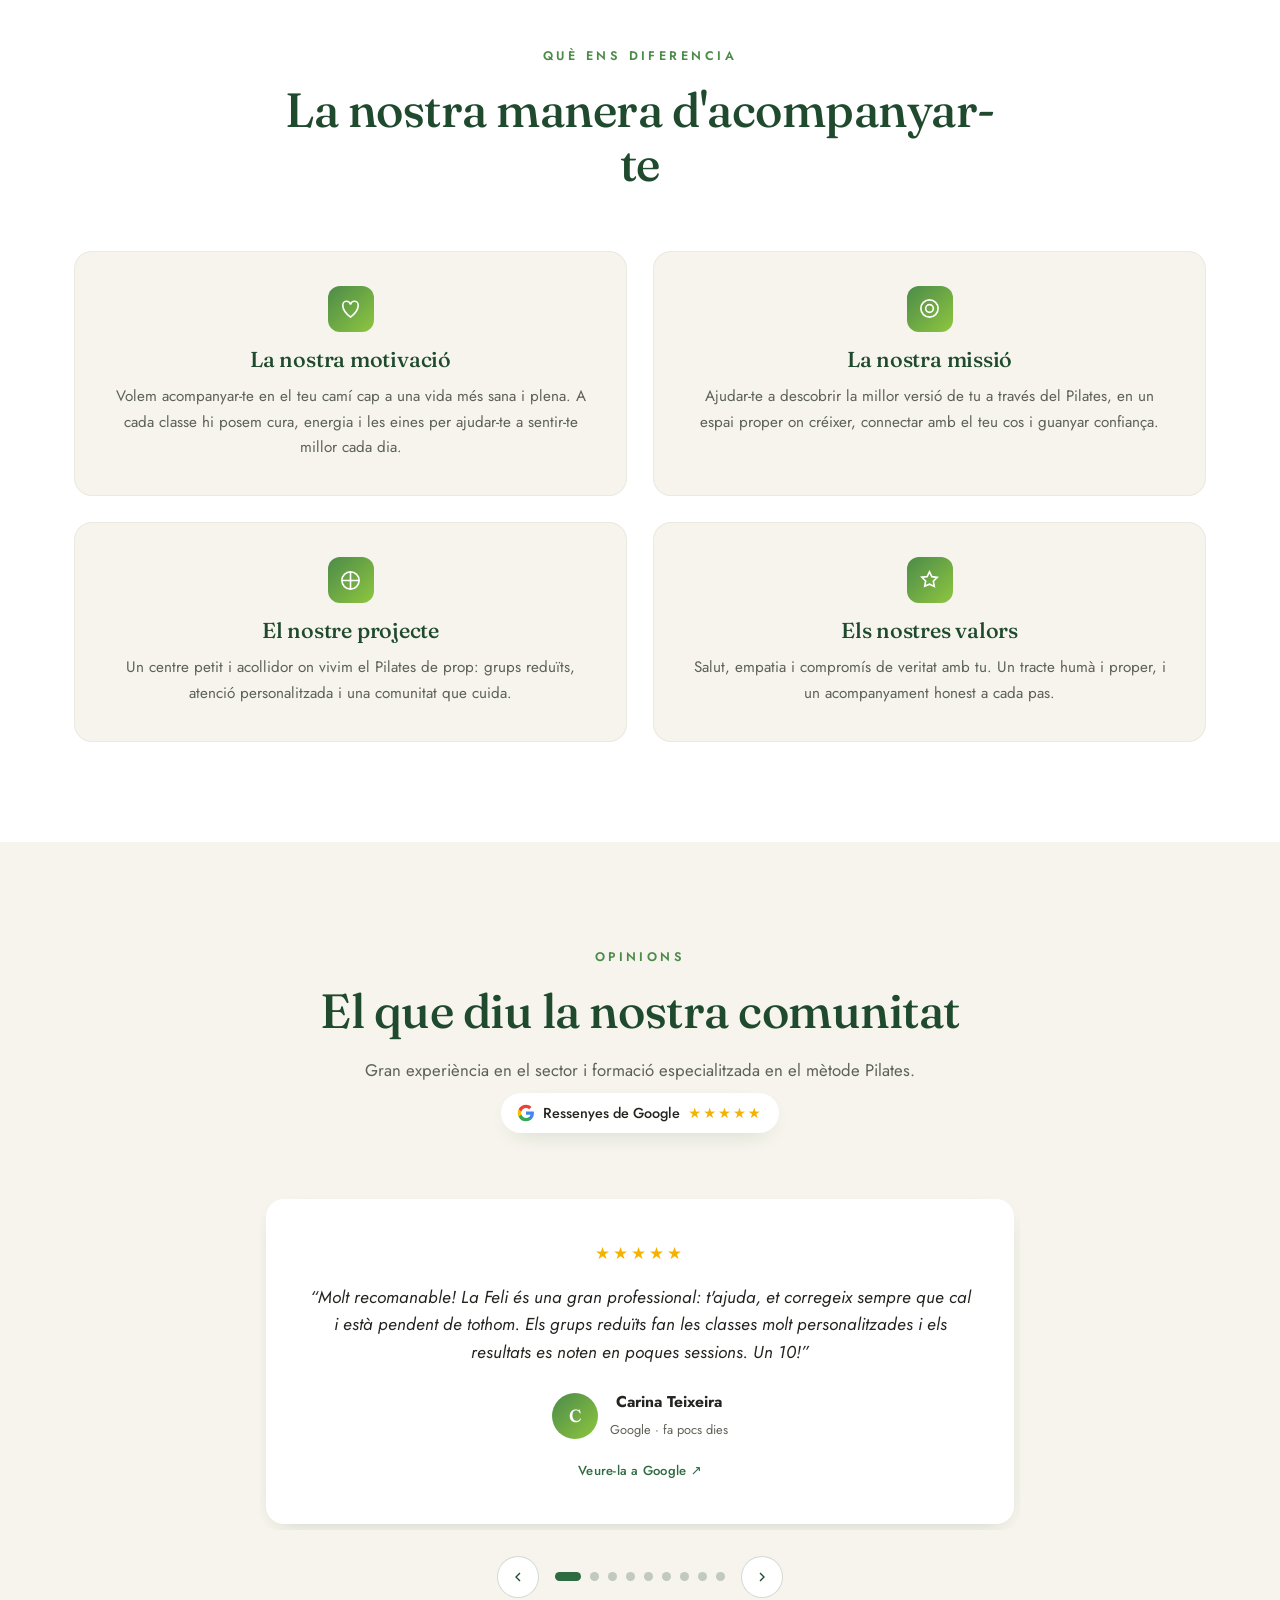
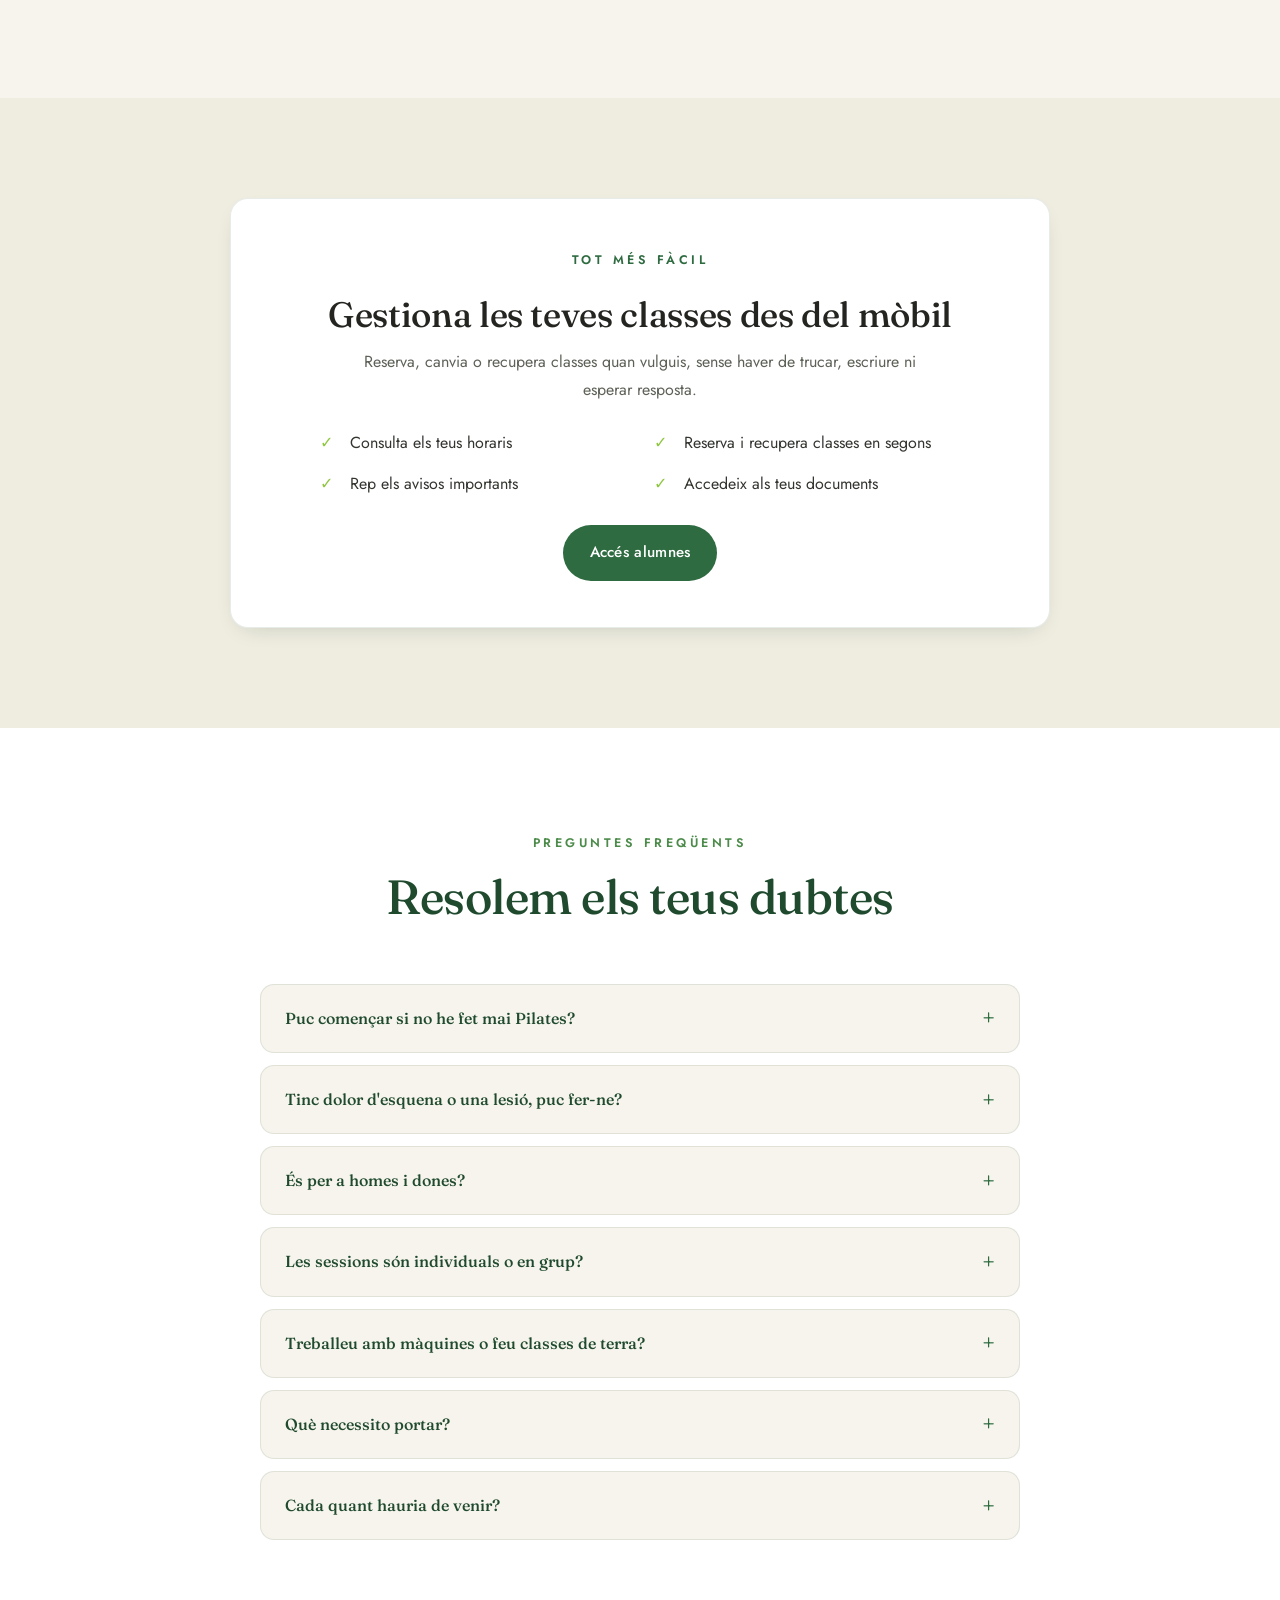
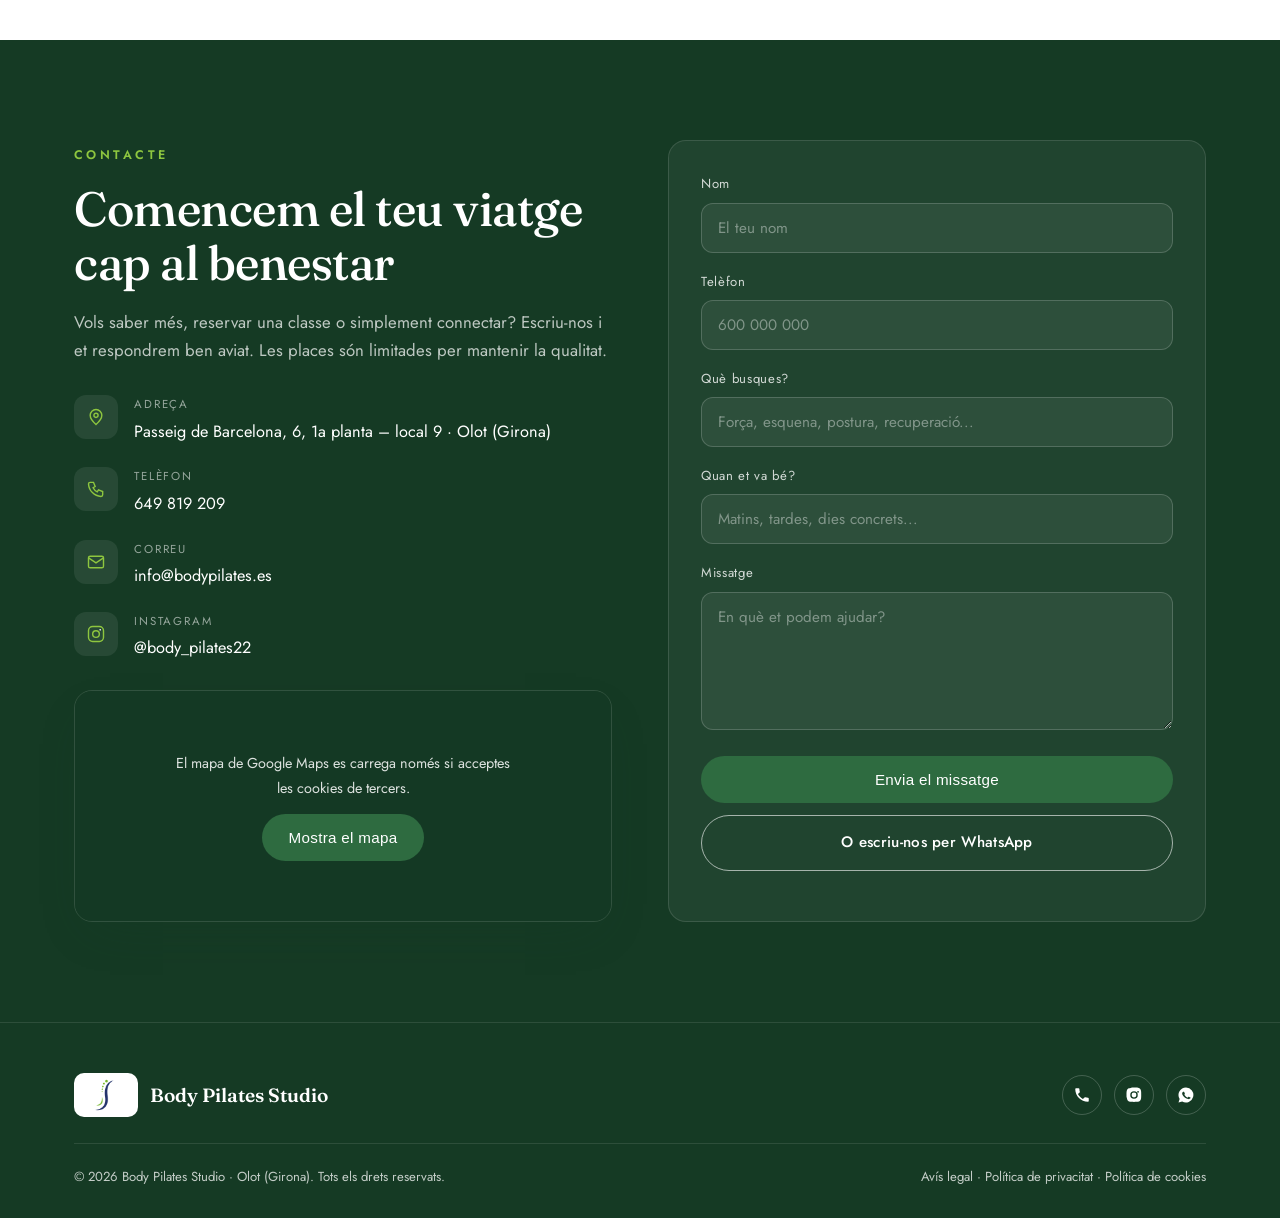
==== commit c431a96a: "Add files via upload" ====
--- a/index.html
+++ b/index.html
@@ -348,7 +348,7 @@
 "name":"Body Pilates Studio","description":"Estudi de Pilates a Olot (Girona): sessions individuals, grupals i formació d'instructors amb el mètode Pilates.",
 "url":"https://www.bodypilates.es/","image":"https://www.bodypilates.es/img/og.jpg","logo":"https://www.bodypilates.es/img/logo.png",
 "telephone":"+34649819209","email":"info@bodypilates.es","priceRange":"€€",
-"address":{"@type":"PostalAddress","streetAddress":"Plaça Escultor Josep Clarà, 7","addressLocality":"Olot","addressRegion":"Girona","postalCode":"17800","addressCountry":"ES"},
+"address":{"@type":"PostalAddress","streetAddress":"Passeig de Barcelona, 6, 1a planta, local 9","addressLocality":"Olot","addressRegion":"Girona","postalCode":"17800","addressCountry":"ES"},
 "areaServed":"Olot, La Garrotxa","hasMap":"https://www.google.com/maps?cid=6397244933889512657",
 "sameAs":["https://www.instagram.com/body_pilates22/"],
 "aggregateRating":{"@type":"AggregateRating","ratingValue":"5.0","reviewCount":"9","bestRating":"5"}}
@@ -639,7 +639,7 @@
       </div>
       <div class="info-item">
         <div class="ic"><svg viewBox="0 0 24 24"><path d="M12 21s-7-6-7-11a7 7 0 0 1 14 0c0 5-7 11-7 11Z"/><circle cx="12" cy="10" r="2.5"/></svg></div>
-        <div class="t"><small data-i18n="con_addr_l">Adreça</small><a href="https://www.google.com/maps?cid=6397244933889512657" target="_blank" rel="noopener">Plaça Escultor Josep Clarà, 7 · Olot (Girona)</a></div>
+        <div class="t"><small data-i18n="con_addr_l">Adreça</small><a href="https://www.google.com/maps?cid=6397244933889512657" target="_blank" rel="noopener">Passeig de Barcelona, 6, 1a planta – local 9 · Olot (Girona)</a></div>
       </div>
       <div class="info-item">
         <div class="ic"><svg viewBox="0 0 24 24"><path d="M5 4h4l2 5-2.5 1.5a11 11 0 0 0 5 5L15 13l5 2v4a2 2 0 0 1-2 2A16 16 0 0 1 3 6a2 2 0 0 1 2-2Z"/></svg></div>
@@ -658,7 +658,7 @@
           <p data-i18n="map_hold">El mapa de Google Maps es carrega només si acceptes les cookies de tercers.</p>
           <button class="btn btn-primary" id="mapLoad" data-i18n="map_btn">Mostra el mapa</button>
         </div>
-        <iframe id="mapFrame" title="Mapa Body Pilates" loading="lazy" referrerpolicy="no-referrer-when-downgrade" data-src="https://www.google.com/maps?q=Pla%C3%A7a%20Escultor%20Josep%20Clar%C3%A0%2C%207%2C%20Olot%2C%20Girona&output=embed"></iframe>
+        <iframe id="mapFrame" title="Mapa Body Pilates" loading="lazy" referrerpolicy="no-referrer-when-downgrade" data-src="https://www.google.com/maps?q=Passeig%20de%20Barcelona%2C%206%2C%20Olot%2C%20Girona&output=embed"></iframe>
       </div>
     </div>
     <form action="https://formspree.io/f/xnjkebnk" method="POST">
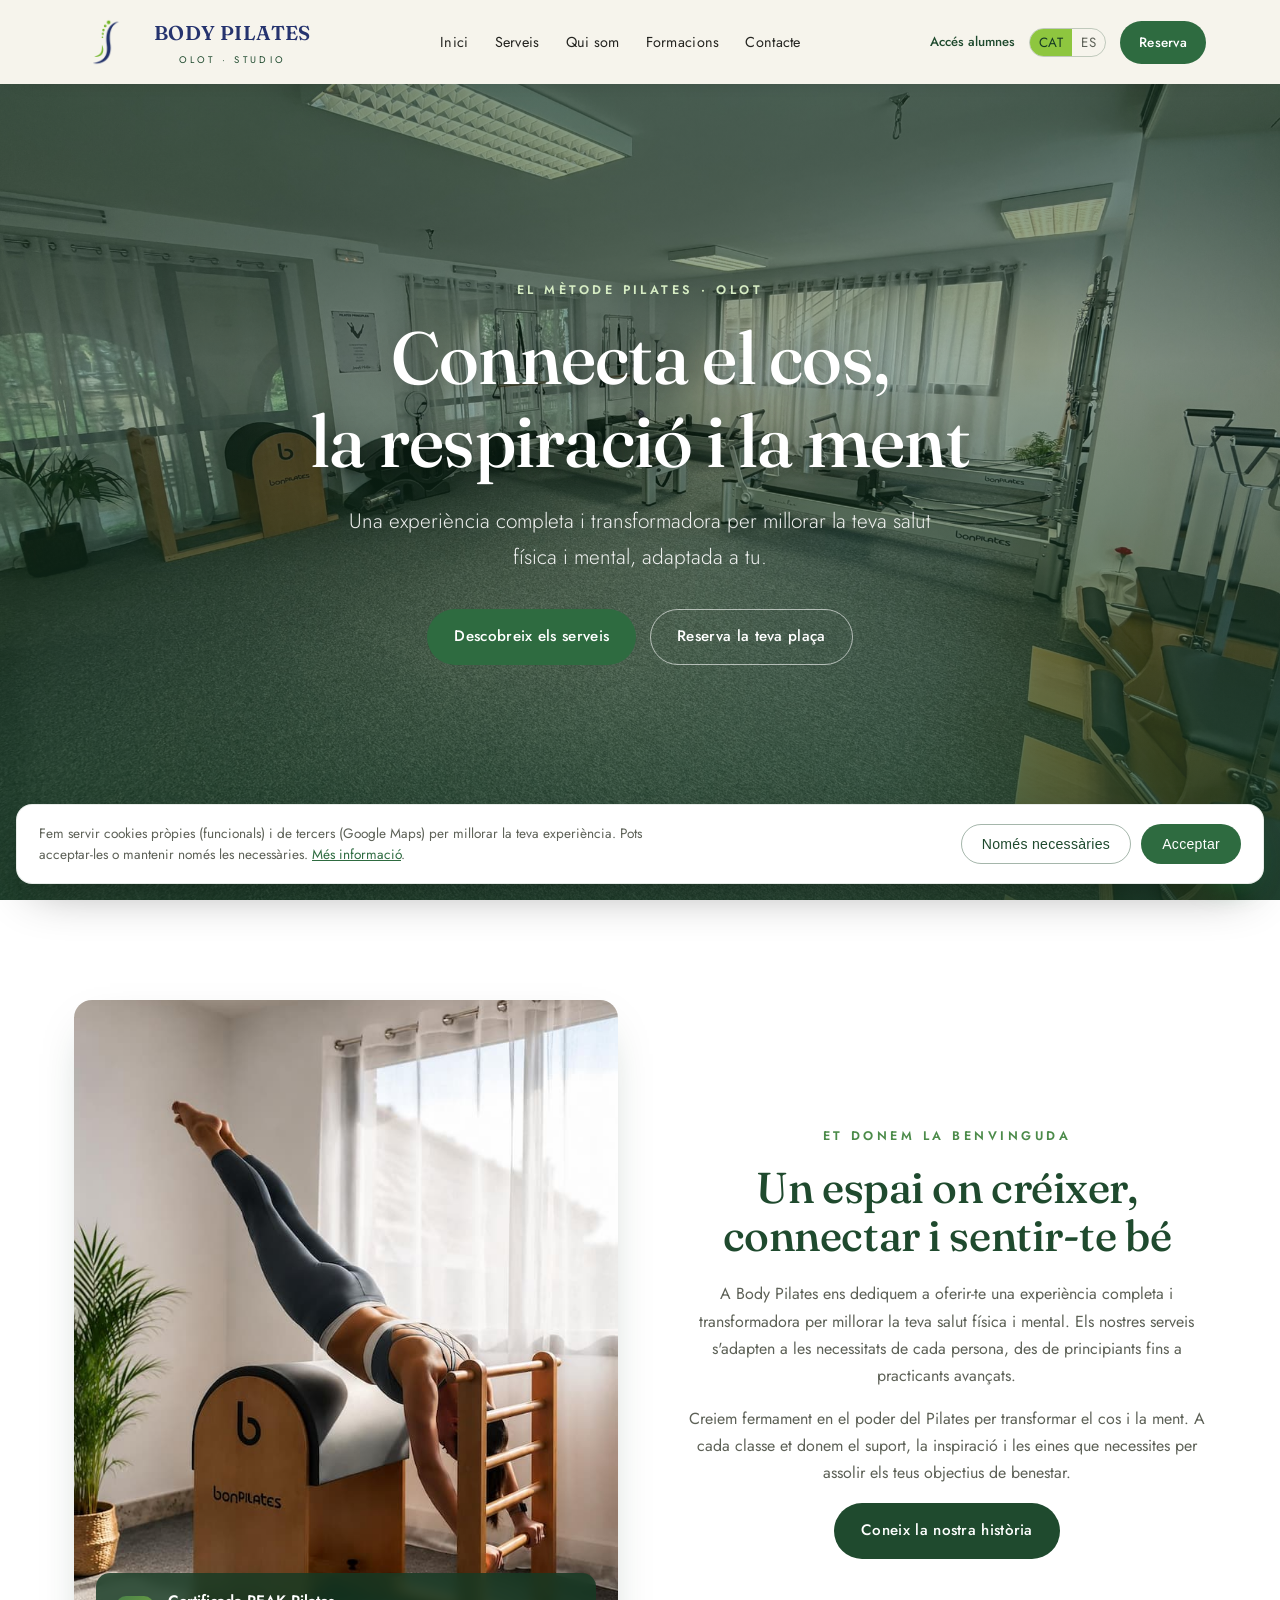
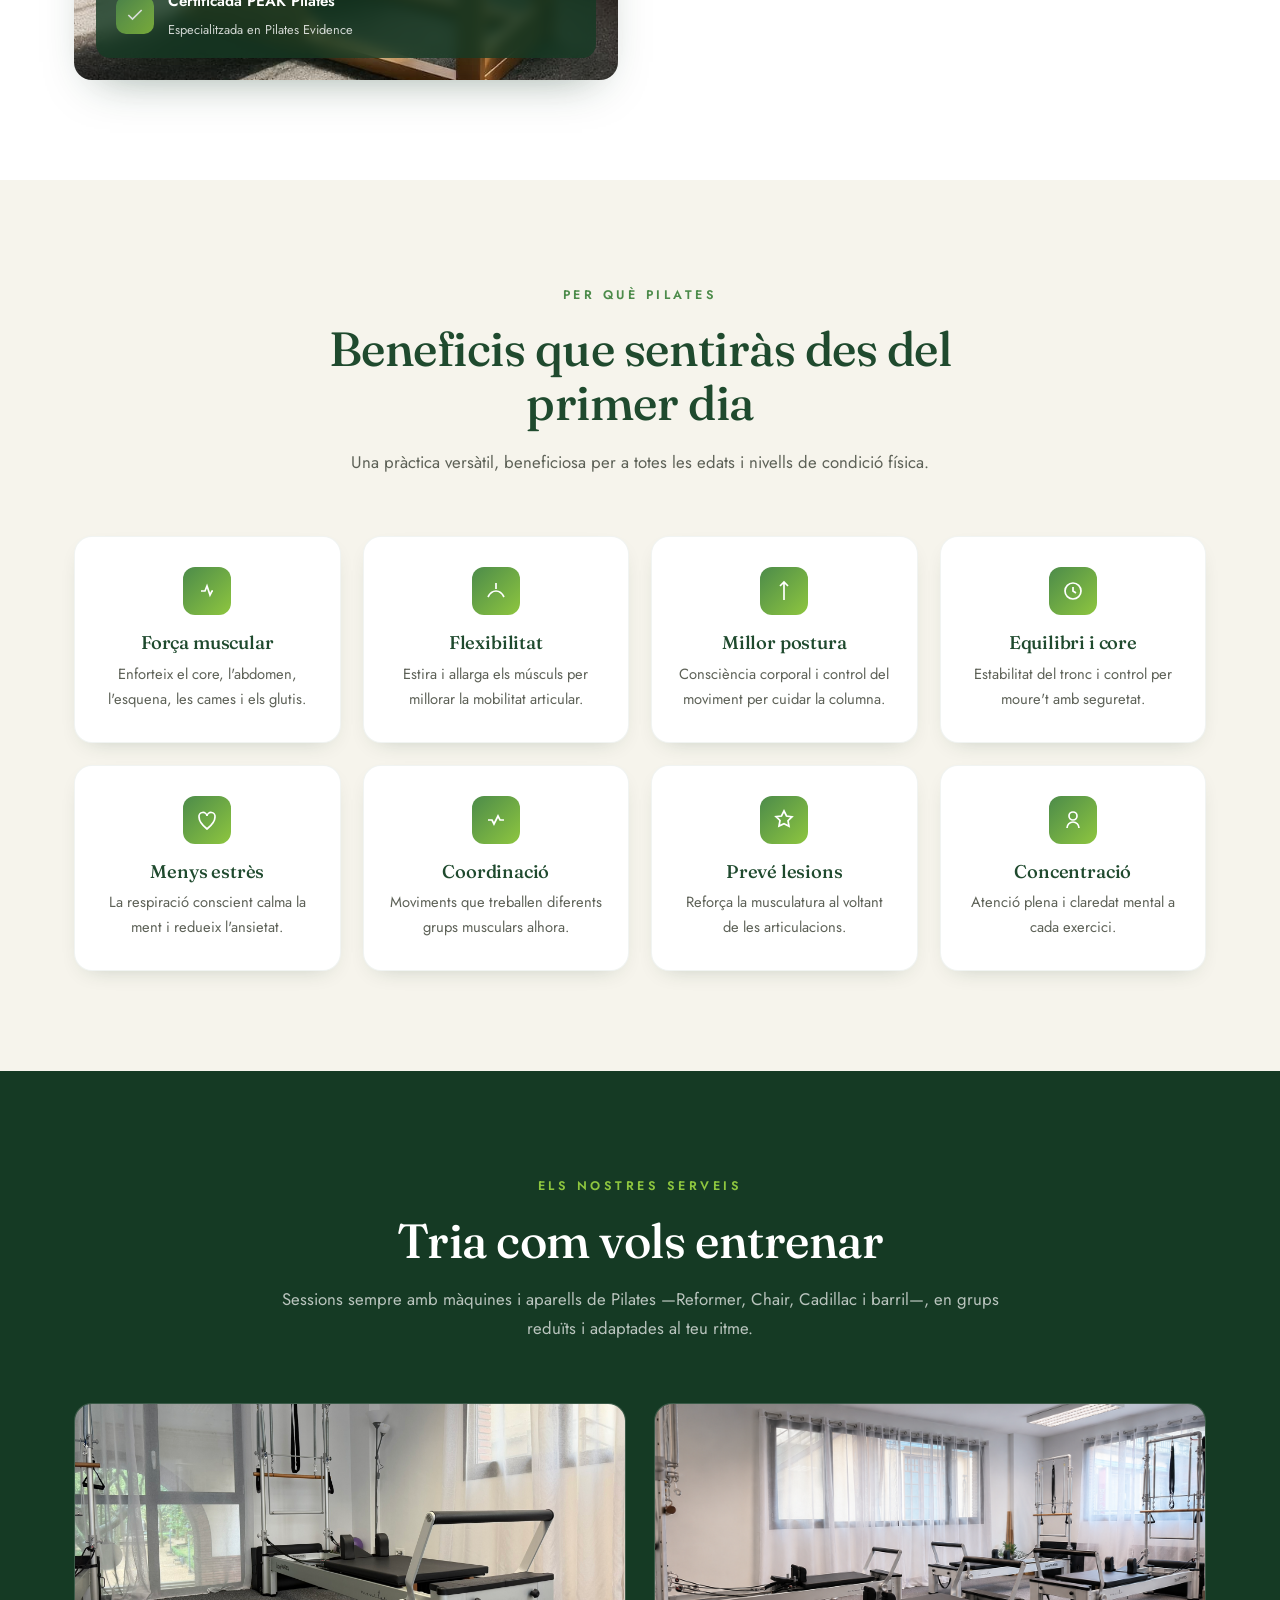
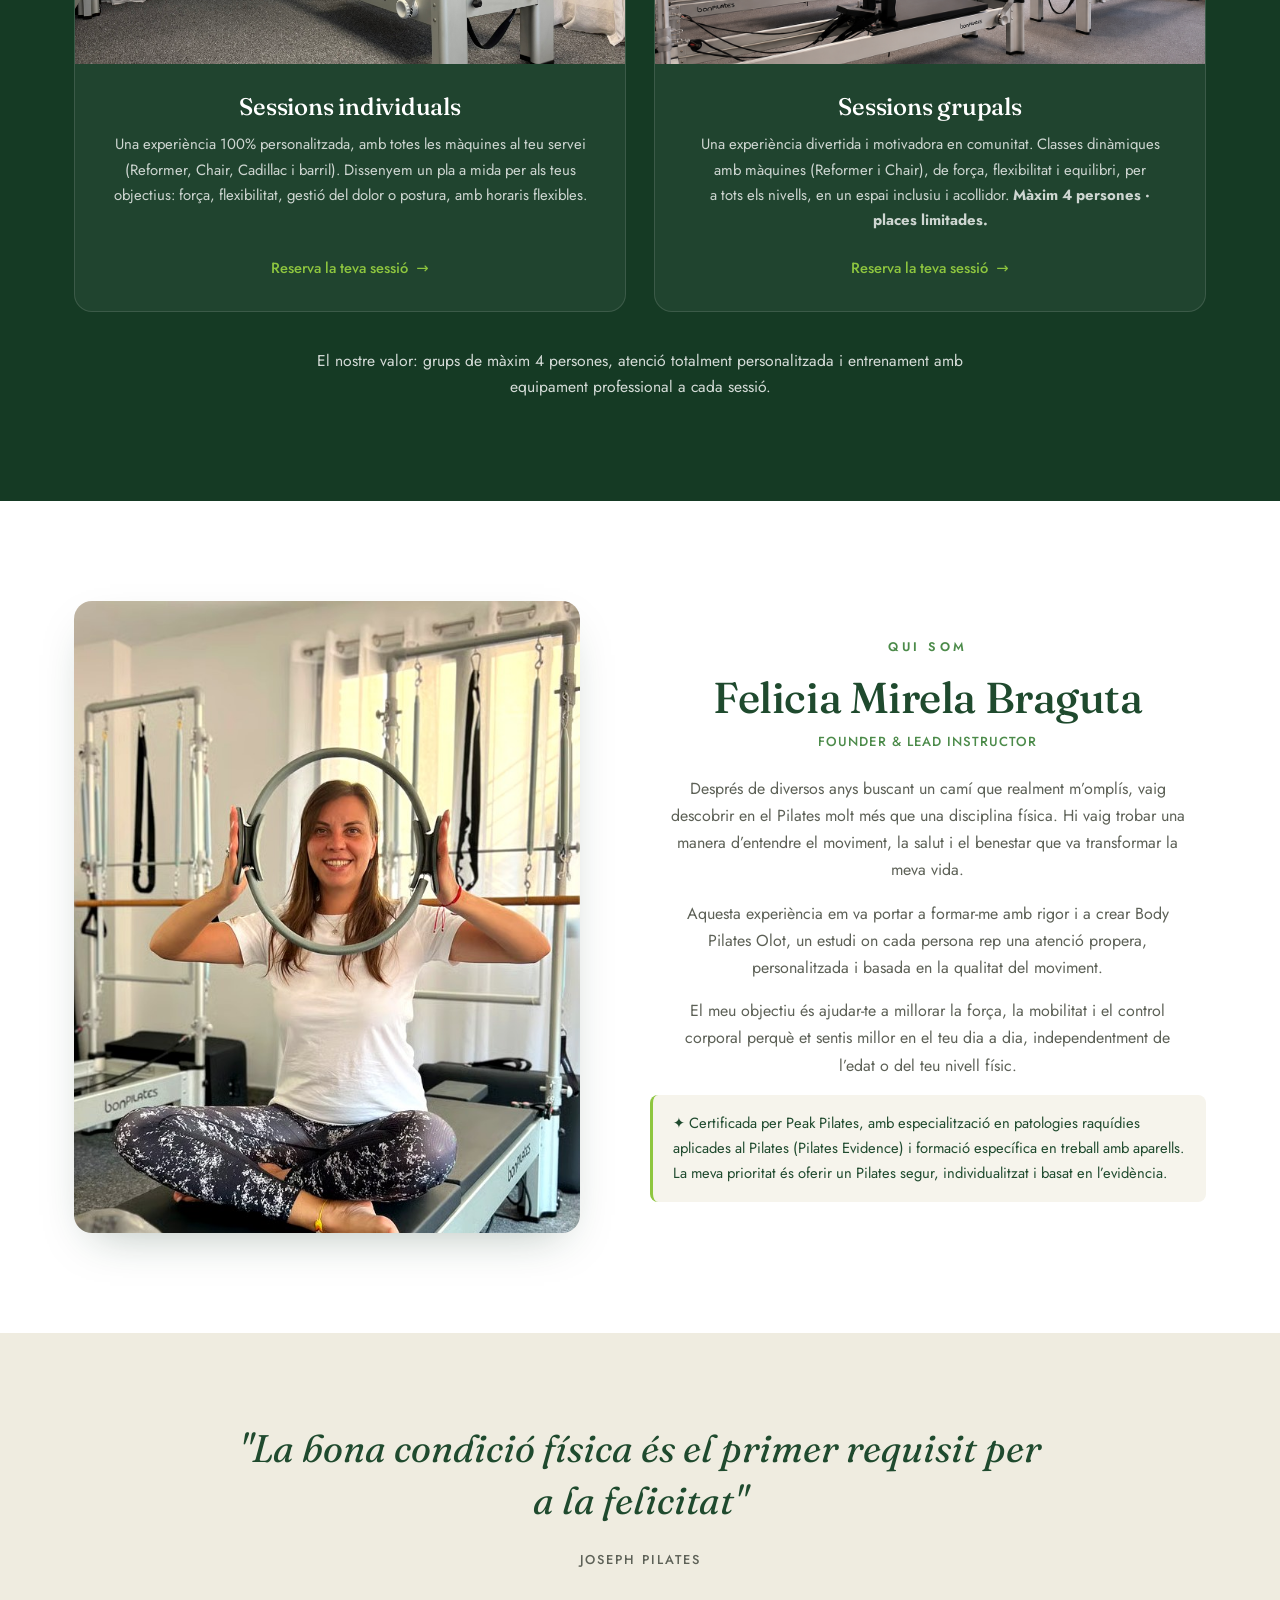
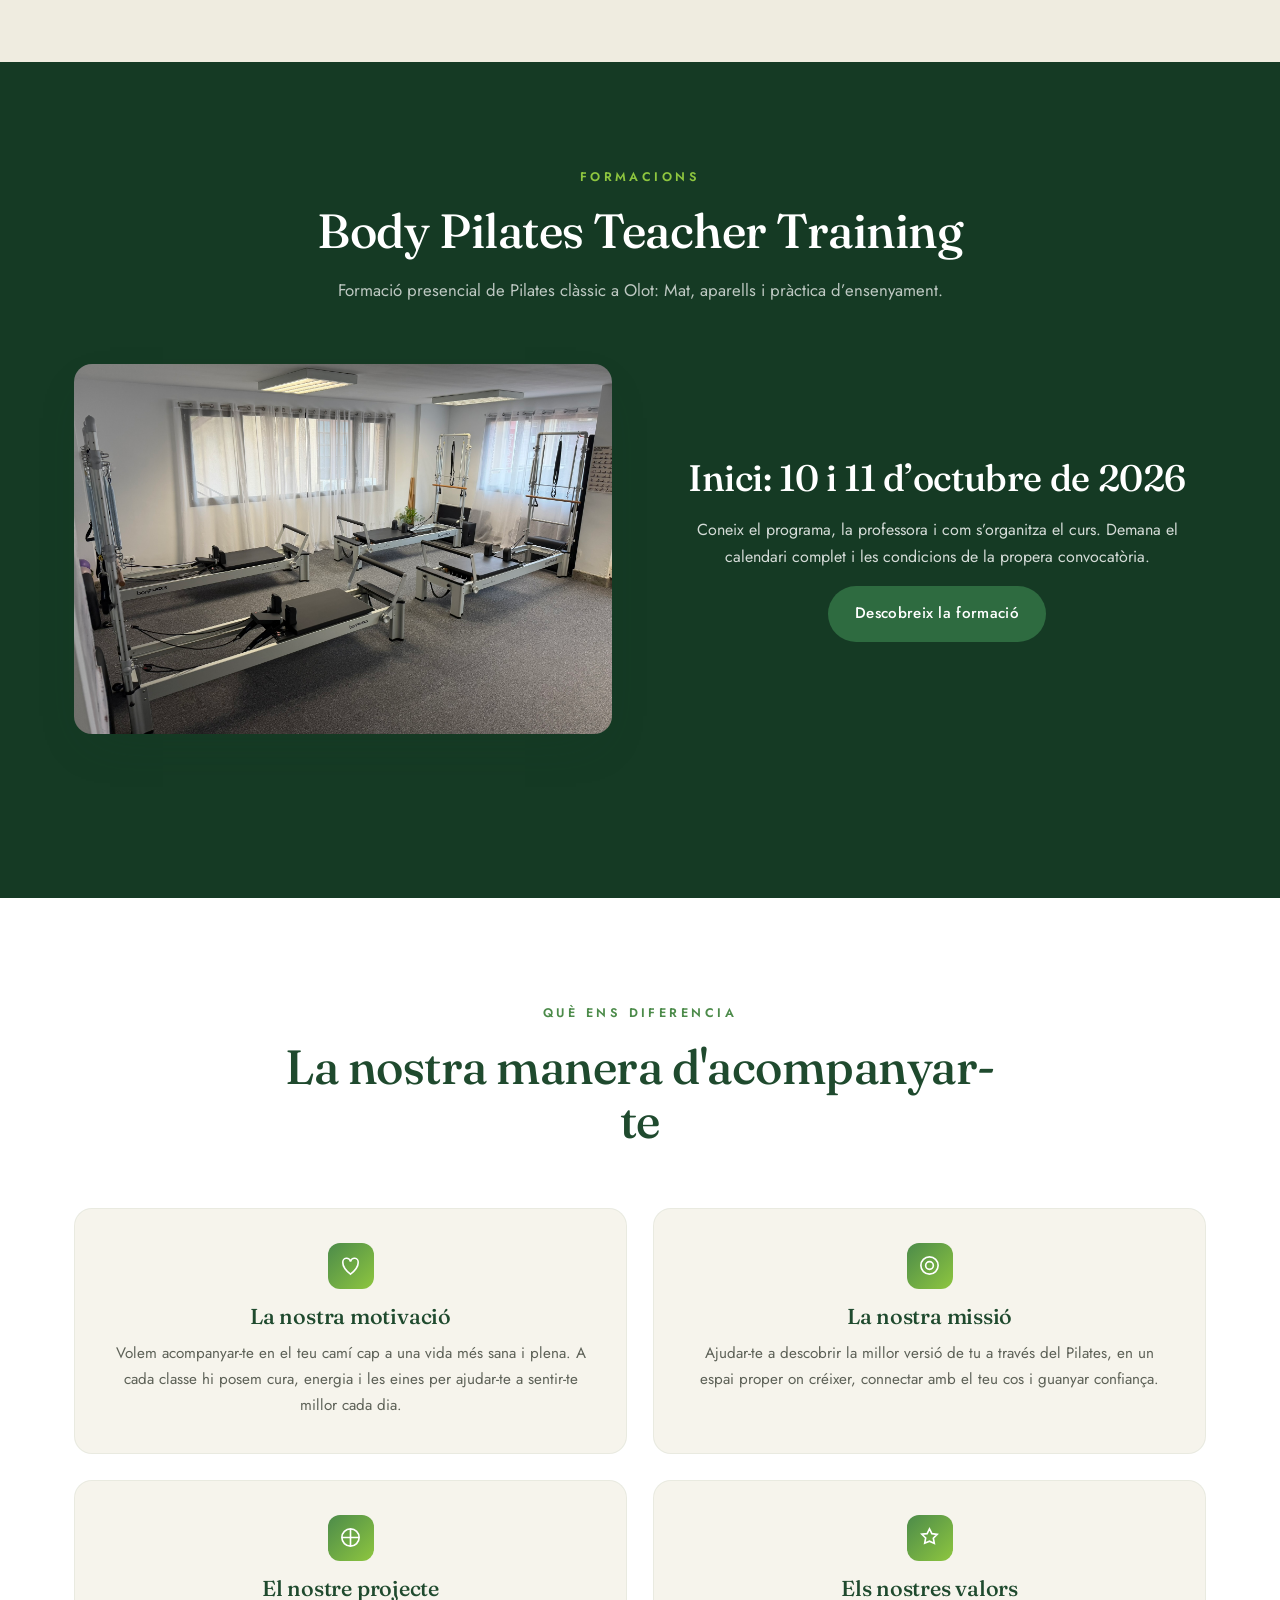
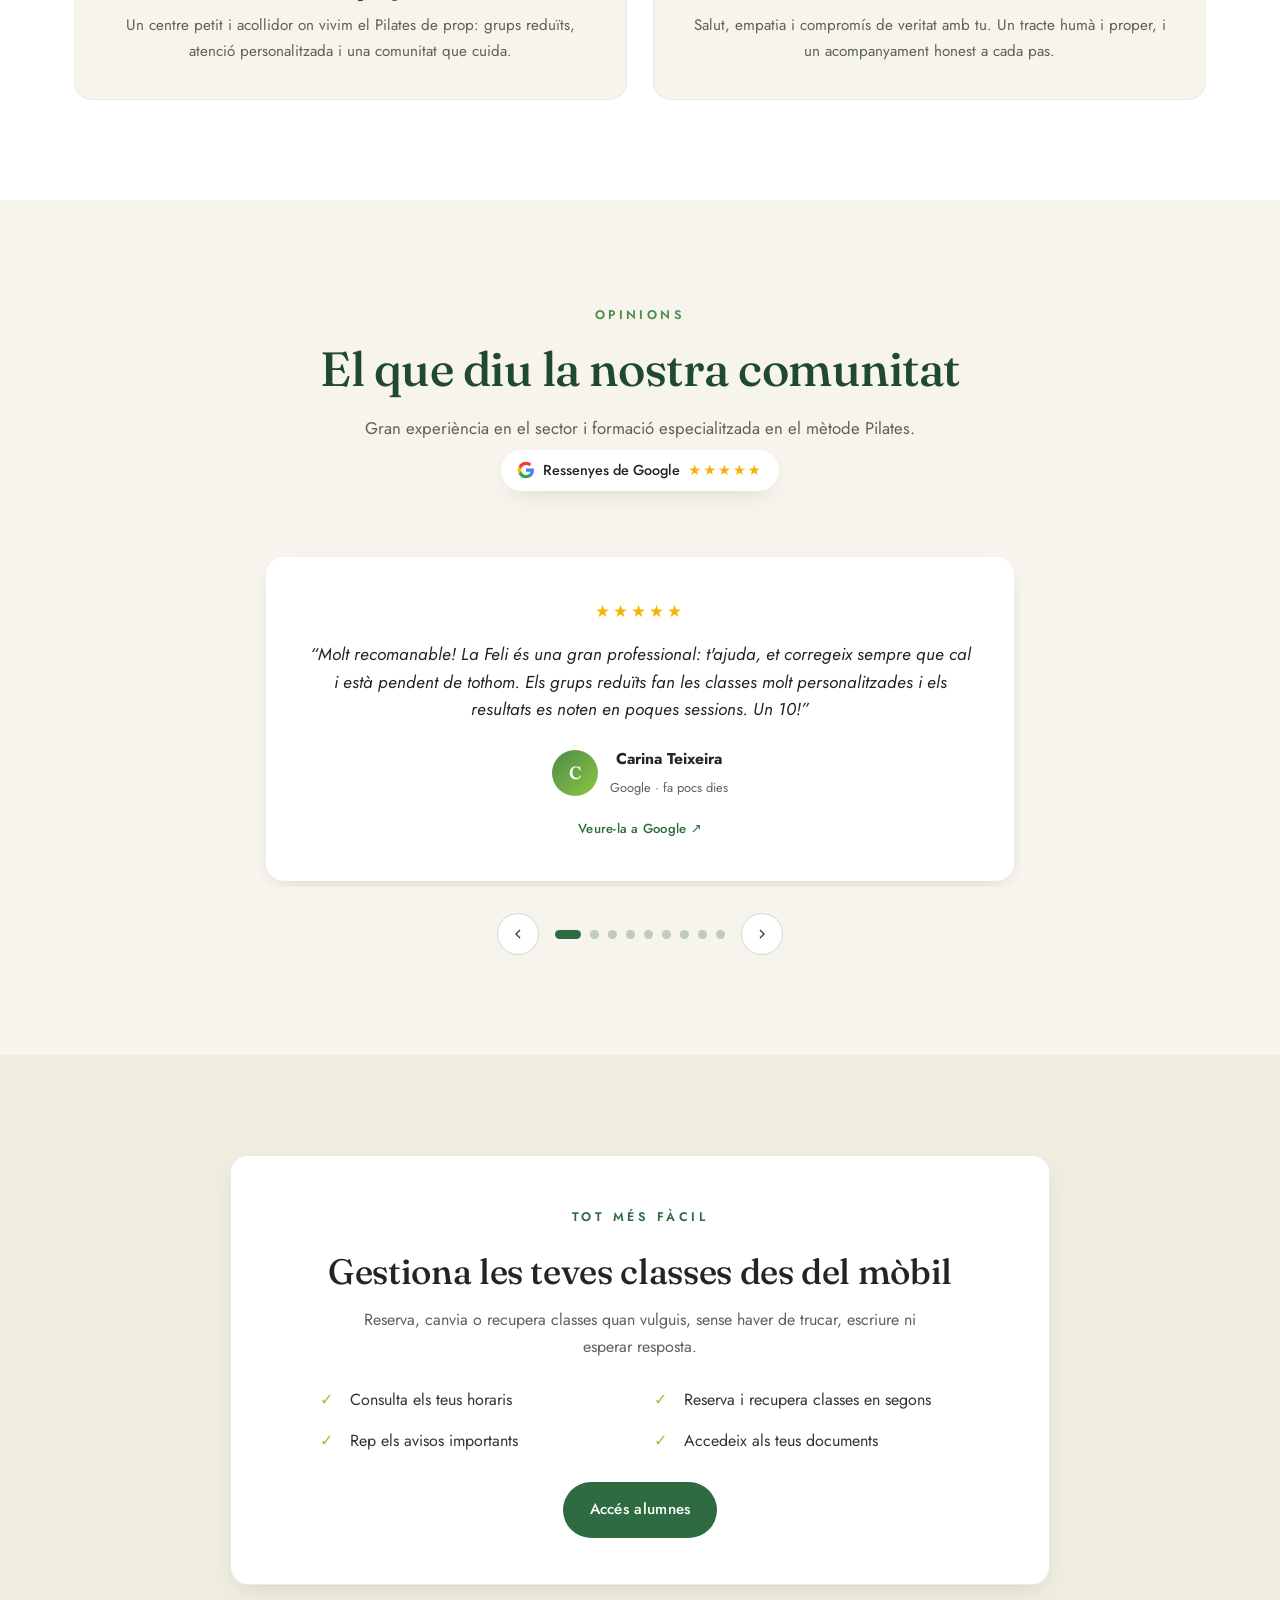
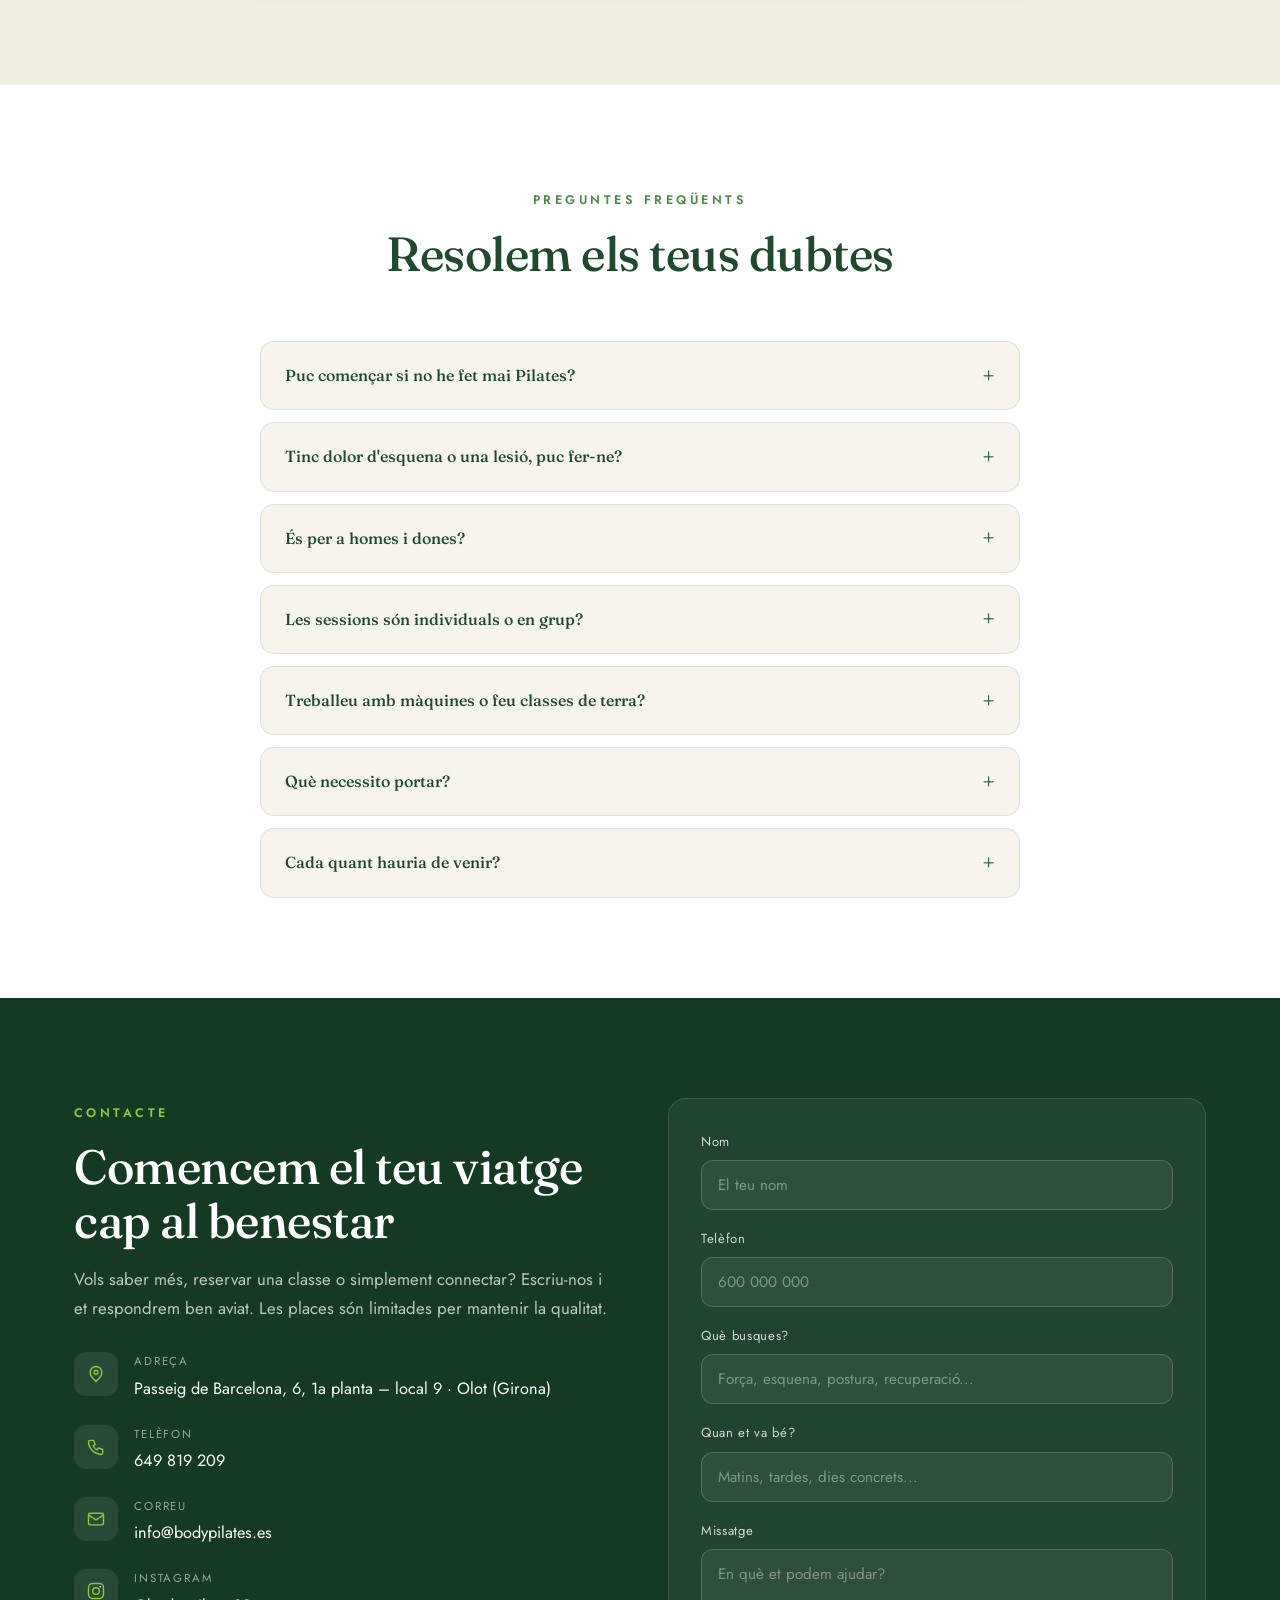
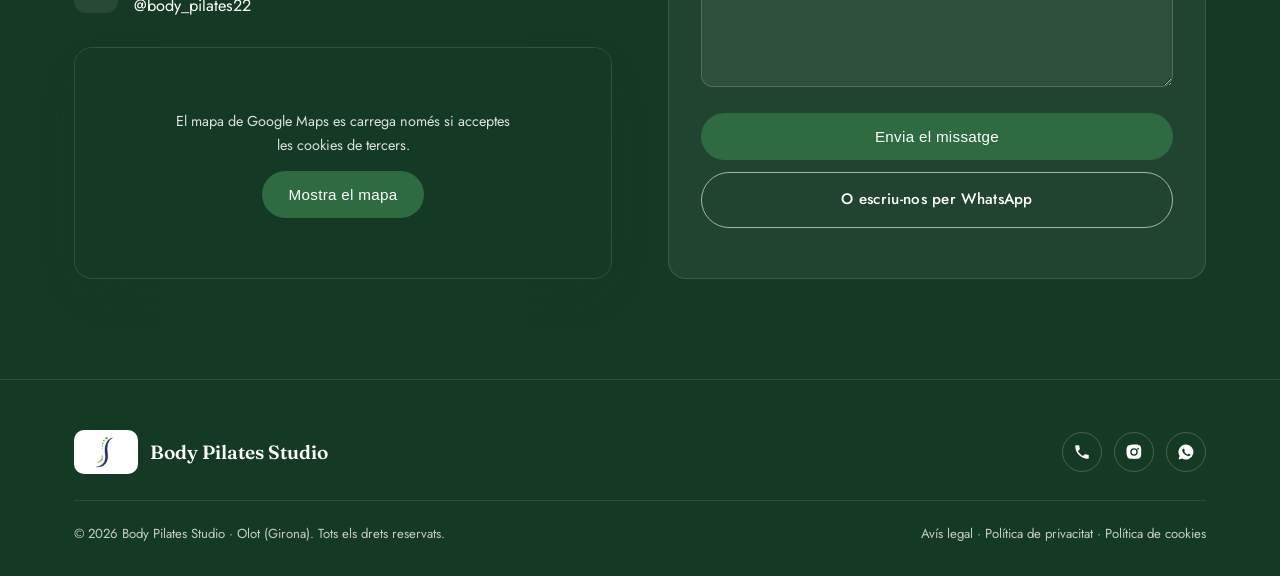
==== commit 9eb83804: "Add dedicated bilingual Pilates training pages for October intake" ====
--- a/index.html
+++ b/index.html
@@ -377,7 +377,7 @@
       <a href="#hero" data-i18n="nav_home">Inici</a>
       <a href="#services" data-i18n="nav_services">Serveis</a>
       <a href="#about" data-i18n="nav_about">Qui som</a>
-      <a href="#training" data-i18n="nav_training">Formacions</a>
+      <a href="/formaciones/" data-training-link data-i18n="nav_training">Formacions</a>
       <a href="#contact" data-i18n="nav_contact">Contacte</a>
       <a href="https://body-pilates-app.pages.dev/" target="_blank" rel="noopener" class="alumni-m" data-i18n="nav_alumni">Acc&eacute;s alumnes</a>
     </nav>
@@ -501,52 +501,7 @@
   </div>
 </section>
 
-<section class="training" id="training">
-  <div class="wrap">
-    <div class="section-head reveal">
-      <span class="eyebrow" style="color:var(--lime)" data-i18n="tr_eyebrow">Formacions</span>
-      <h2 data-i18n="tr_title">Body Pilates Teacher Training</h2>
-      <p data-i18n="tr_sub">Un programa integral per formar instructors amb una base sòlida en els principis clàssics del mètode Pilates.</p>
-    </div>
-    <div class="tr-top reveal">
-      <figure><img src="img/grups.jpg" alt="Estudi de formació Body Pilates a Olot" loading="lazy" decoding="async"></figure>
-      <div>
-        <h3 data-i18n="tr_h1">Aprèn el mètode al cor de La Garrotxa</h3>
-        <p data-i18n="tr_p1">El curs combina teoria, pràctica i ensenyament aplicat, i et dona les eines per guiar classes segures, efectives i alineades amb els fonaments originals del mètode.</p>
-        <p data-i18n="tr_p2">El nostre estudi a Olot està abraçat pel Parc Natural de la Zona Volcànica de La Garrotxa: un oasi de calma per allunyar-te del soroll, respirar aire pur i absorbir cada detall. No és només un curs, és una experiència de connexió amb el teu interior.</p>
-      </div>
-    </div>
-    <div class="tr-feats reveal">
-      <div class="tr-feat"><span class="n">8</span><strong data-i18n="tr_f1_t">Màxim per promoció</strong><p data-i18n="tr_f1_p">Grups reduïts per garantir atenció personalitzada a cada alumne.</p></div>
-      <div class="tr-feat"><span class="n">4</span><strong data-i18n="tr_f2_t">Màquines disponibles</strong><p data-i18n="tr_f2_p">Pràctica real i constant, no només observació.</p></div>
-      <div class="tr-feat"><span class="n">200h</span><strong data-i18n="tr_f3_t">Teòric-pràctiques</strong><p data-i18n="tr_f3_p">Amb examen de certificació Body Pilates inclòs.</p></div>
-    </div>
-    <div class="tr-cols reveal">
-      <div class="tr-panel">
-        <h4 data-i18n="tr_content_t">Contingut del curs</h4>
-        <ul>
-          <li data-i18n="tr_c1">Història, fonaments i principis del mètode Pilates.</li>
-          <li data-i18n="tr_c2">Anatomia i biomecànica aplicades al moviment.</li>
-          <li data-i18n="tr_c3">Exercicis bàsics i intermedis en Mat, Reformer, Torre (Cadillac), Cadira i Barrils.</li>
-          <li data-i18n="tr_c4">Transicions, modificacions i adaptacions segures.</li>
-          <li data-i18n="tr_c5">Tècniques d'ensenyament, correcció postural i comunicació efectiva.</li>
-          <li data-i18n="tr_c6">Pràctiques supervisades i avaluació final.</li>
-        </ul>
-      </div>
-      <div class="tr-cta">
-        <span class="tag" data-i18n="tr_next_tag">Formació contínua</span>
-        <h4 data-i18n="tr_next_h">Pròximament, noves convocatòries</h4>
-        <dl>
-          <dt data-i18n="tr_d1">Durada</dt><dd data-i18n="tr_d1v">200h teòric-pràctiques</dd>
-          <dt data-i18n="tr_d2">Modalitat</dt><dd data-i18n="tr_d2v">Presencial, grups reduïts</dd>
-          <dt data-i18n="tr_d3">Estructura</dt><dd data-i18n="tr_d3v">Tres caps de setmana</dd>
-          <dt data-i18n="tr_d4">Inclou</dt><dd data-i18n="tr_d4v">Manual, pràctiques, examen i certificat</dd>
-        </dl>
-        <a href="#contact" class="btn" data-i18n="tr_cta_btn">Informa't i inscriu-te</a>
-      </div>
-    </div>
-  </div>
-</section>
+<section class="training" id="training"><div class="wrap"><div class="section-head reveal"><span class="eyebrow" style="color:var(--lime)" data-i18n="tr_eyebrow">Formacions</span><h2 data-i18n="tr_title">Body Pilates Teacher Training</h2><p data-i18n="tr_summary">Formació presencial de Pilates clàssic a Olot: Mat, aparells i pràctica d’ensenyament.</p></div><div class="tr-top reveal"><figure><img src="img/grups.jpg" alt="Body Pilates · Olot" loading="lazy" decoding="async"></figure><div><h3 data-i18n="tr_start">Inici: 10 i 11 d’octubre de 2026</h3><p data-i18n="tr_summary_detail">Coneix el programa, la professora i com s’organitza el curs. Demana el calendari complet i les condicions de la propera convocatòria.</p><a href="/formaciones/" class="btn btn-primary" data-training-link data-i18n="tr_details">Descobreix la formació</a></div></div></div></section>
 
 <section class="values" id="values">
   <div class="wrap">
@@ -716,7 +671,7 @@
 var I18N = {
   es:{
     meta_desc:"Centro de Pilates en Olot (Girona) con máquinas: Reformer, Cadillac y Chair. Sesiones individuales, grupales y formación de instructores. Reserva tu sesión.",
-    nav_home:"Inicio",nav_about:"Quiénes somos",nav_services:"Servicios",nav_training:"Formaciones",nav_center:"Opiniones",nav_contact:"Contacto",nav_cta:"Reserva",nav_alumni:"Acceso alumnos",
+    tr_summary:"Formación presencial de Pilates clásico en Olot: Mat, aparatos y práctica de enseñanza.",tr_start:"Inicio: 10 y 11 de octubre de 2026",tr_summary_detail:"Conoce el programa, la profesora y cómo se organiza el curso. Pide el calendario completo y las condiciones de la próxima convocatoria.",tr_details:"Descubre la formación",nav_home:"Inicio",nav_about:"Quiénes somos",nav_services:"Servicios",nav_training:"Formaciones",nav_center:"Opiniones",nav_contact:"Contacto",nav_cta:"Reserva",nav_alumni:"Acceso alumnos",
     hero_eyebrow:"El método Pilates · Olot",
     hero_title:"Conecta el cuerpo,<br>la respiración y la mente",
     hero_lead:"Una experiencia completa y transformadora para mejorar tu salud física y mental, adaptada a ti.",
@@ -803,6 +758,7 @@
 nodes.forEach(function(n,i){ n.dataset.k = i; defaults[i] = n.tagName==='META' ? n.getAttribute('content') : n.innerHTML; });
 function setLang(lang){
   document.documentElement.lang = lang;
+  document.querySelectorAll('[data-training-link]').forEach(function(a){a.href=lang==='es'?'/formaciones/es/':'/formaciones/';});
   nodes.forEach(function(n){
     var key = n.getAttribute('data-i18n');
     var val = (lang==='ca') ? defaults[n.dataset.k] : ((I18N[lang] && I18N[lang][key]) ? I18N[lang][key] : defaults[n.dataset.k]);
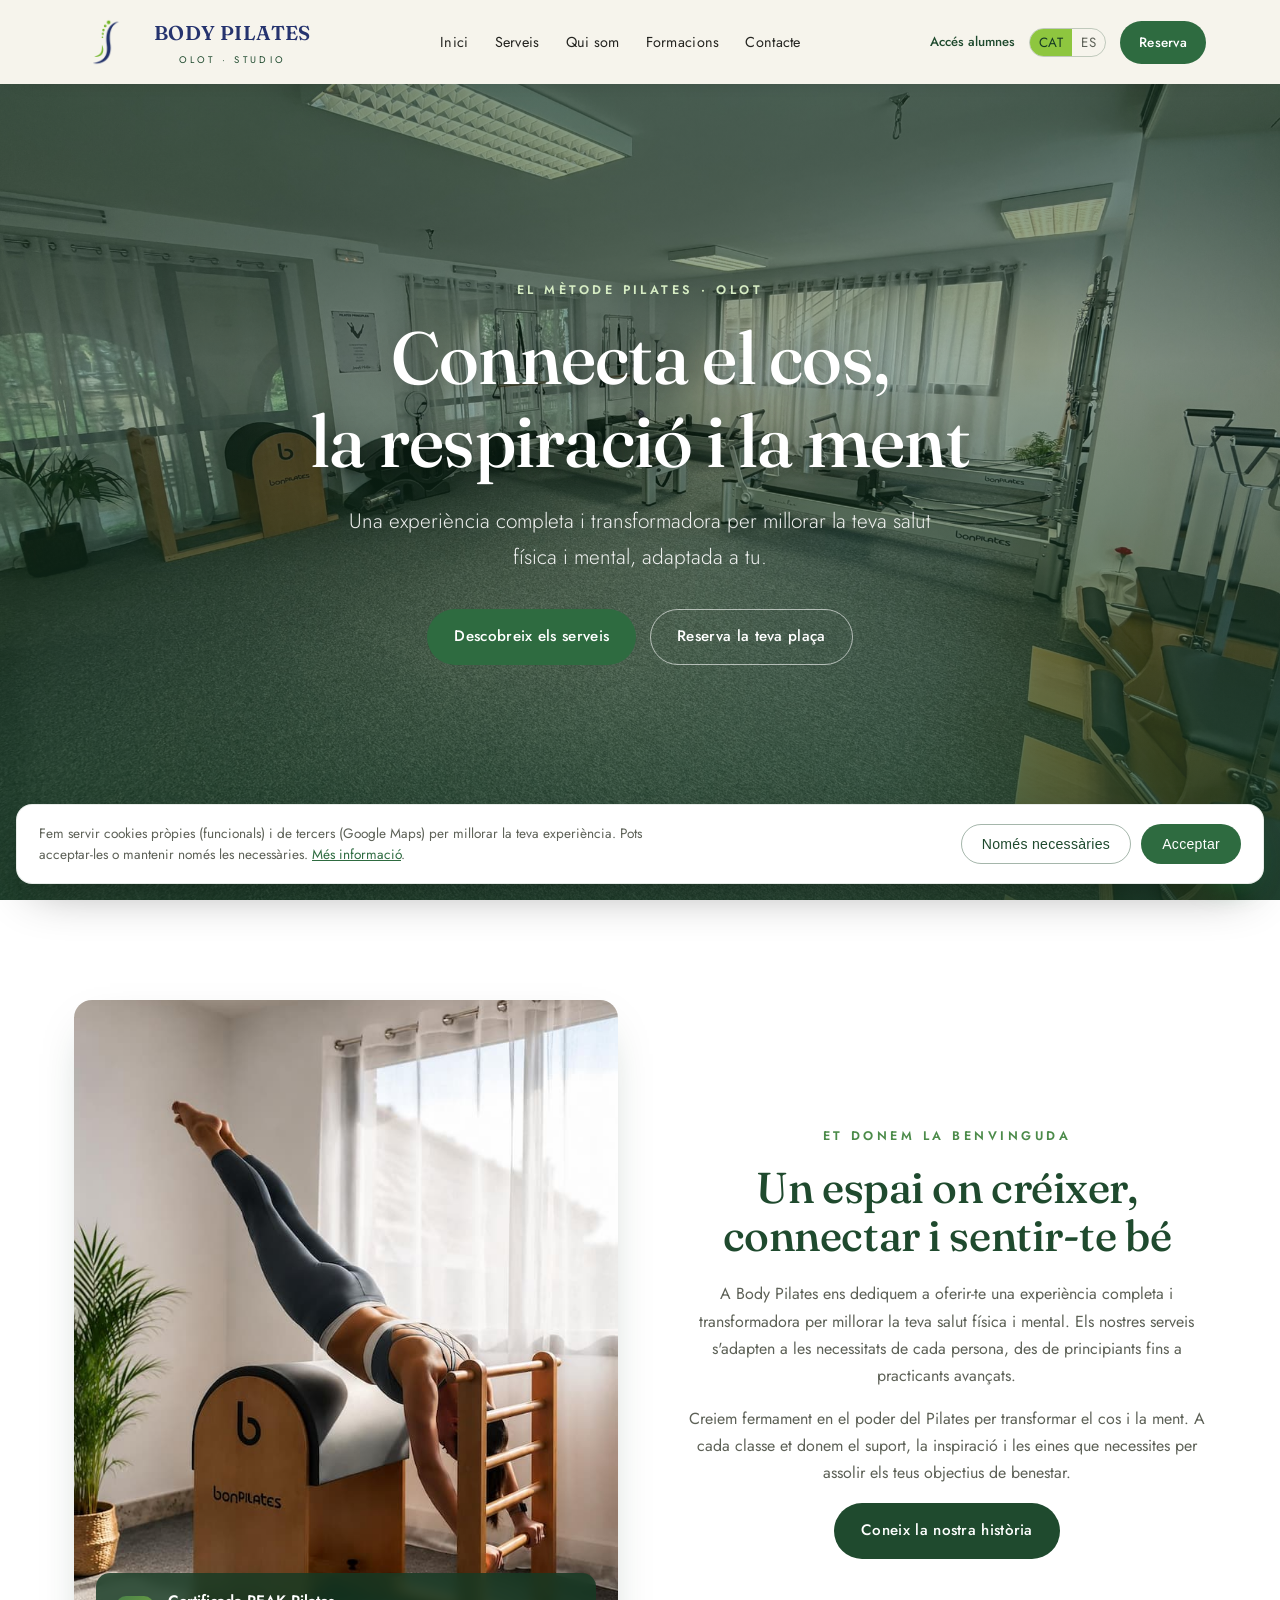
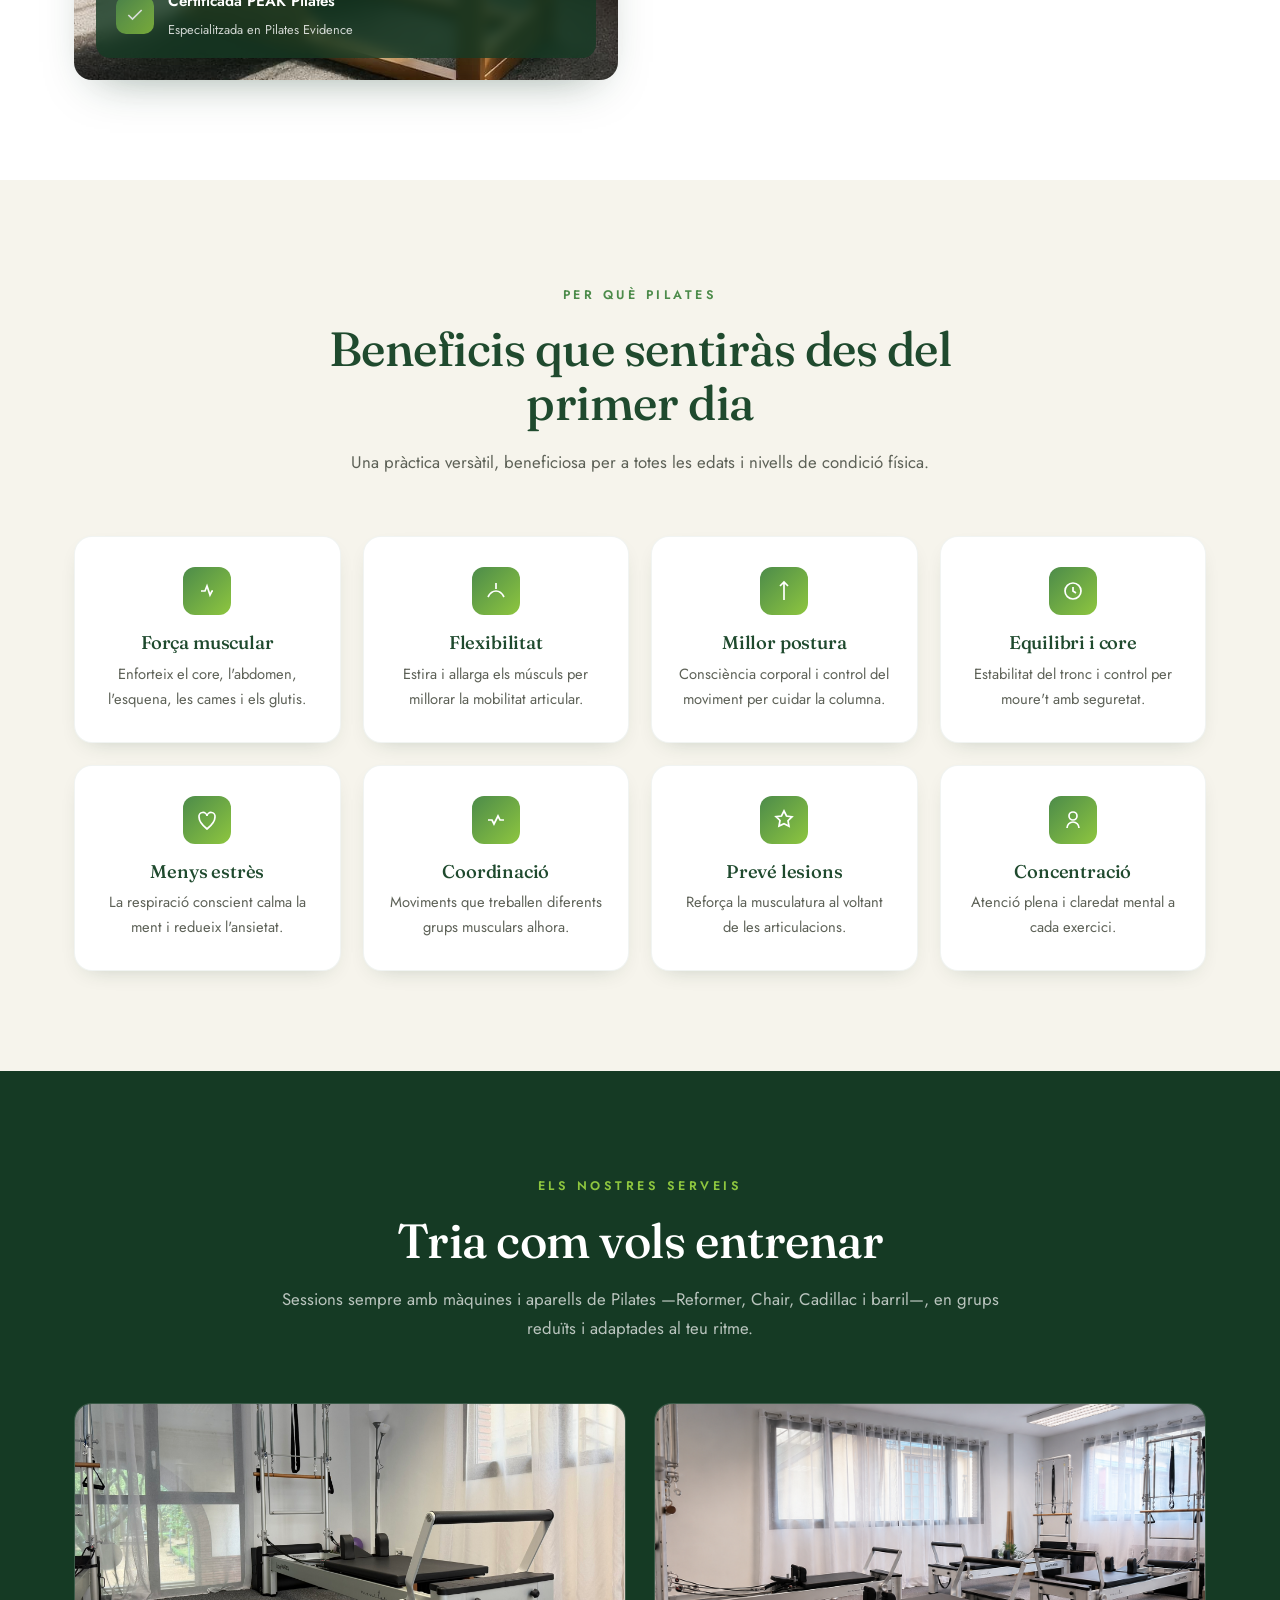
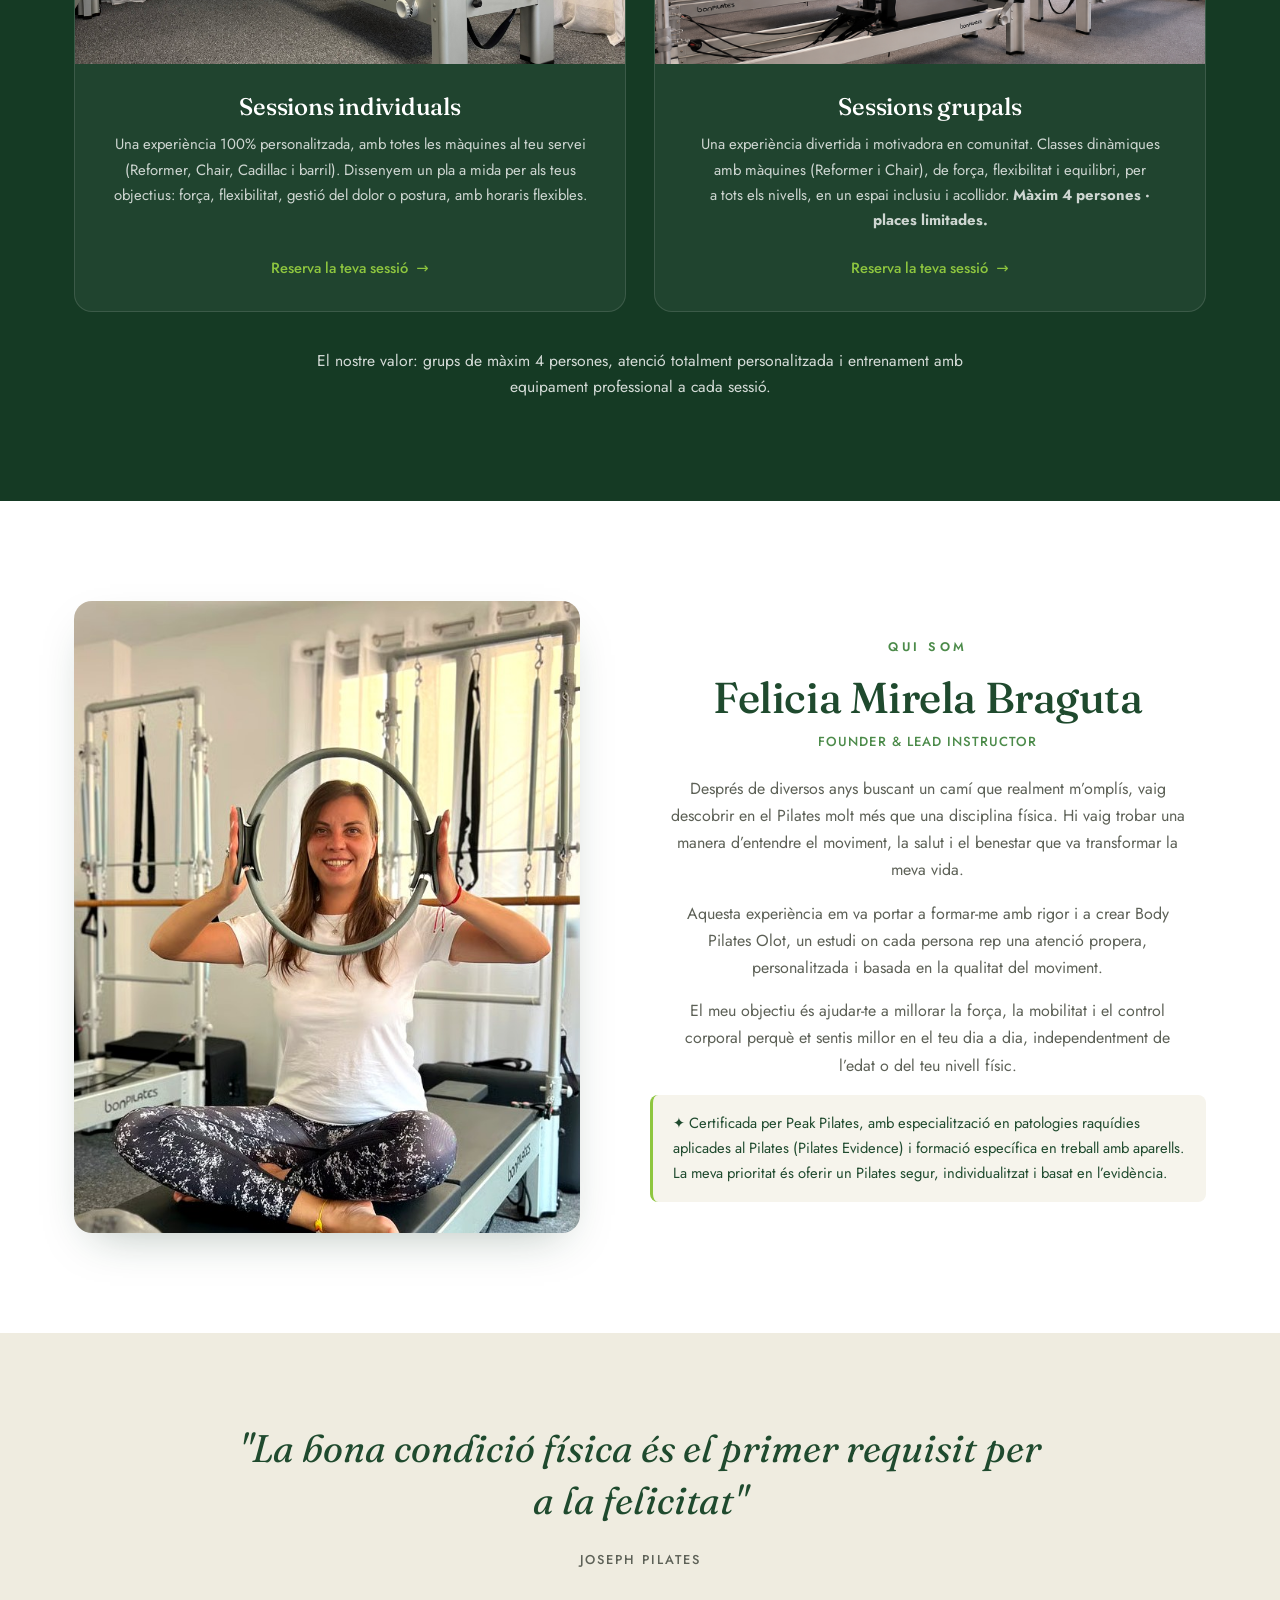
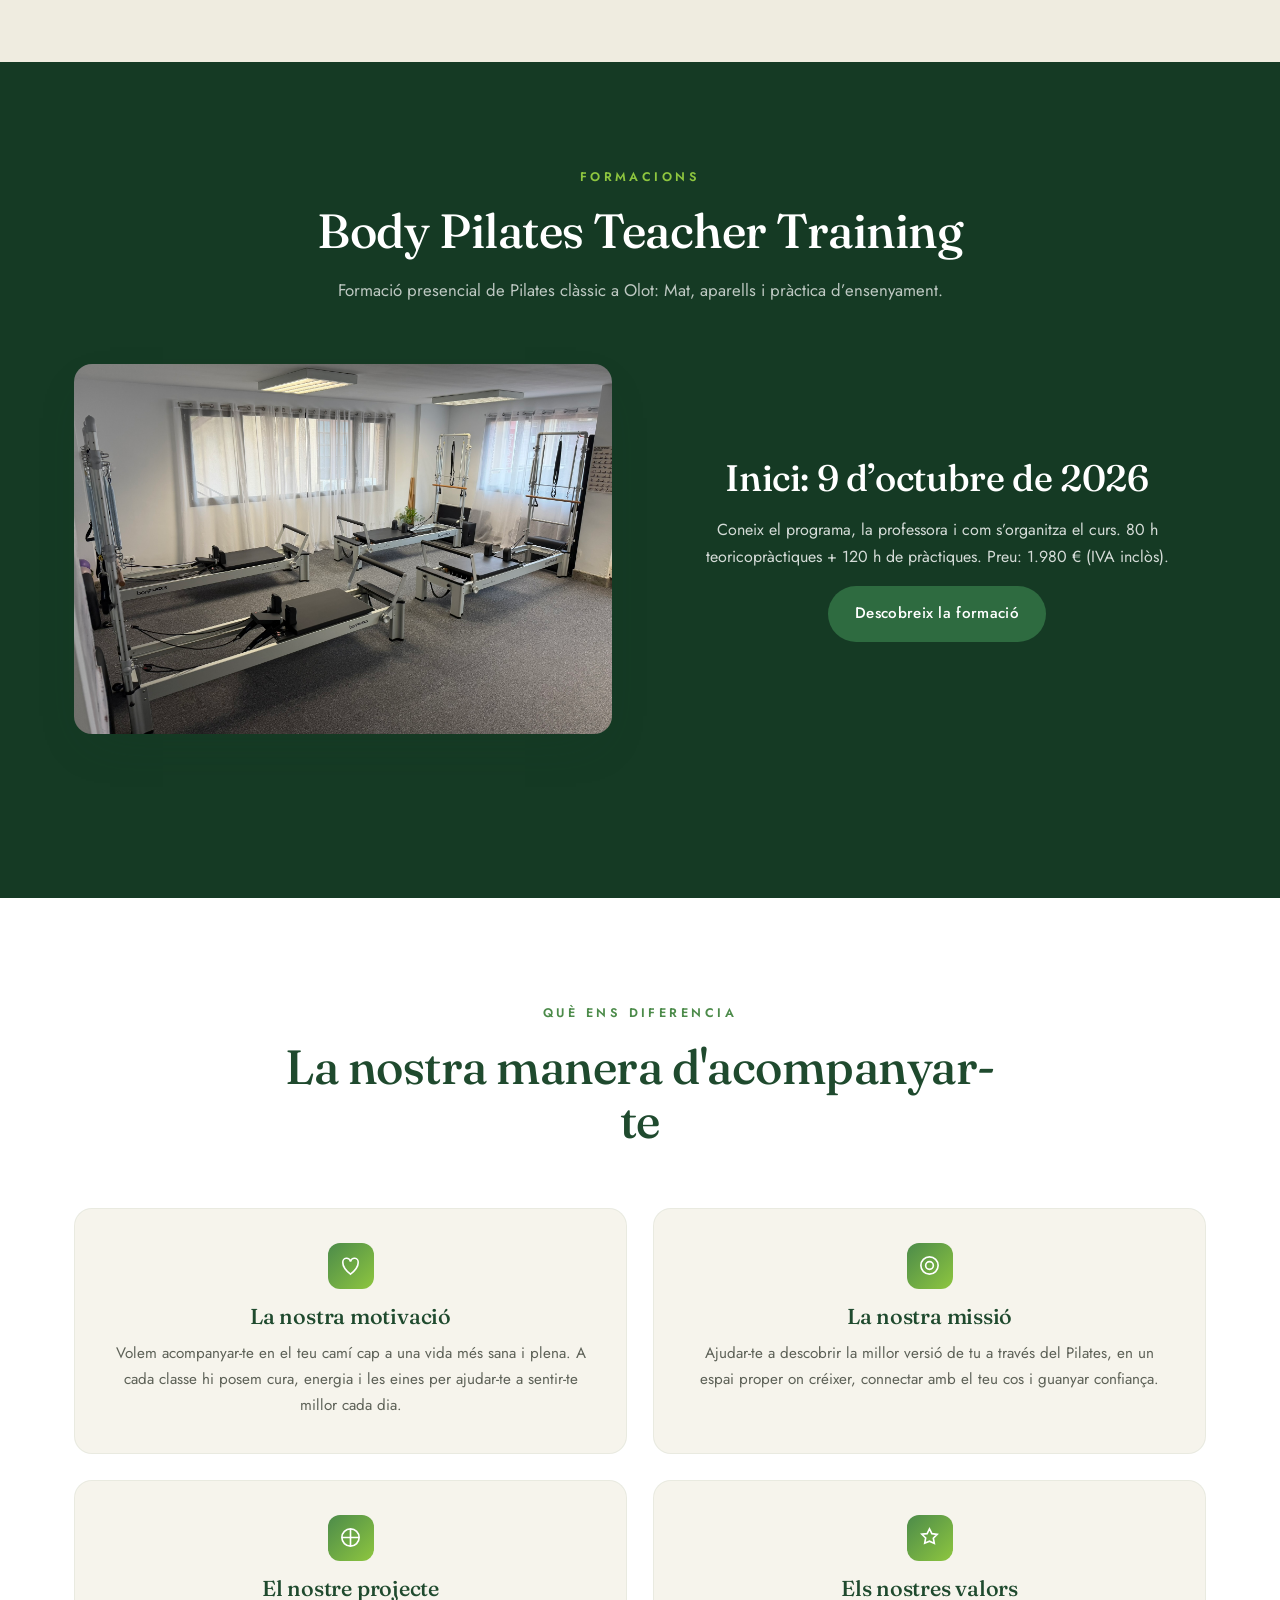
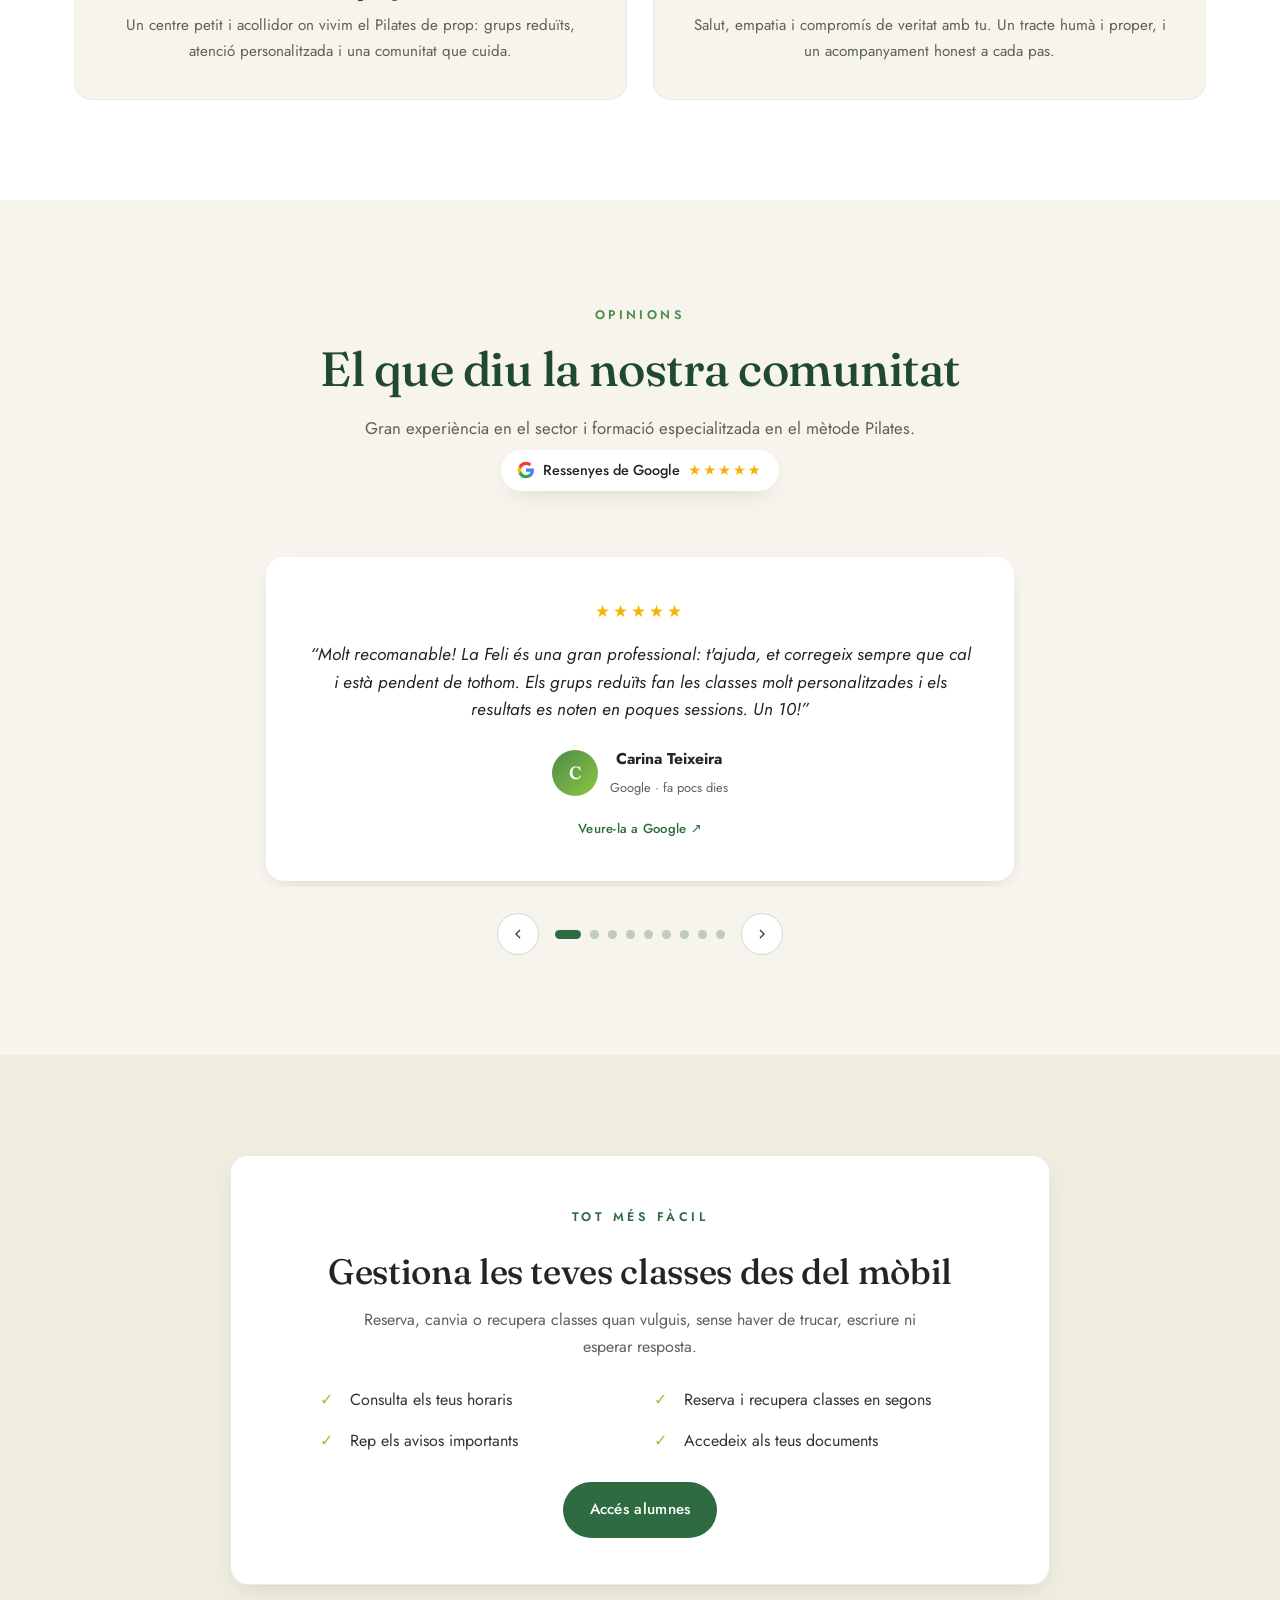
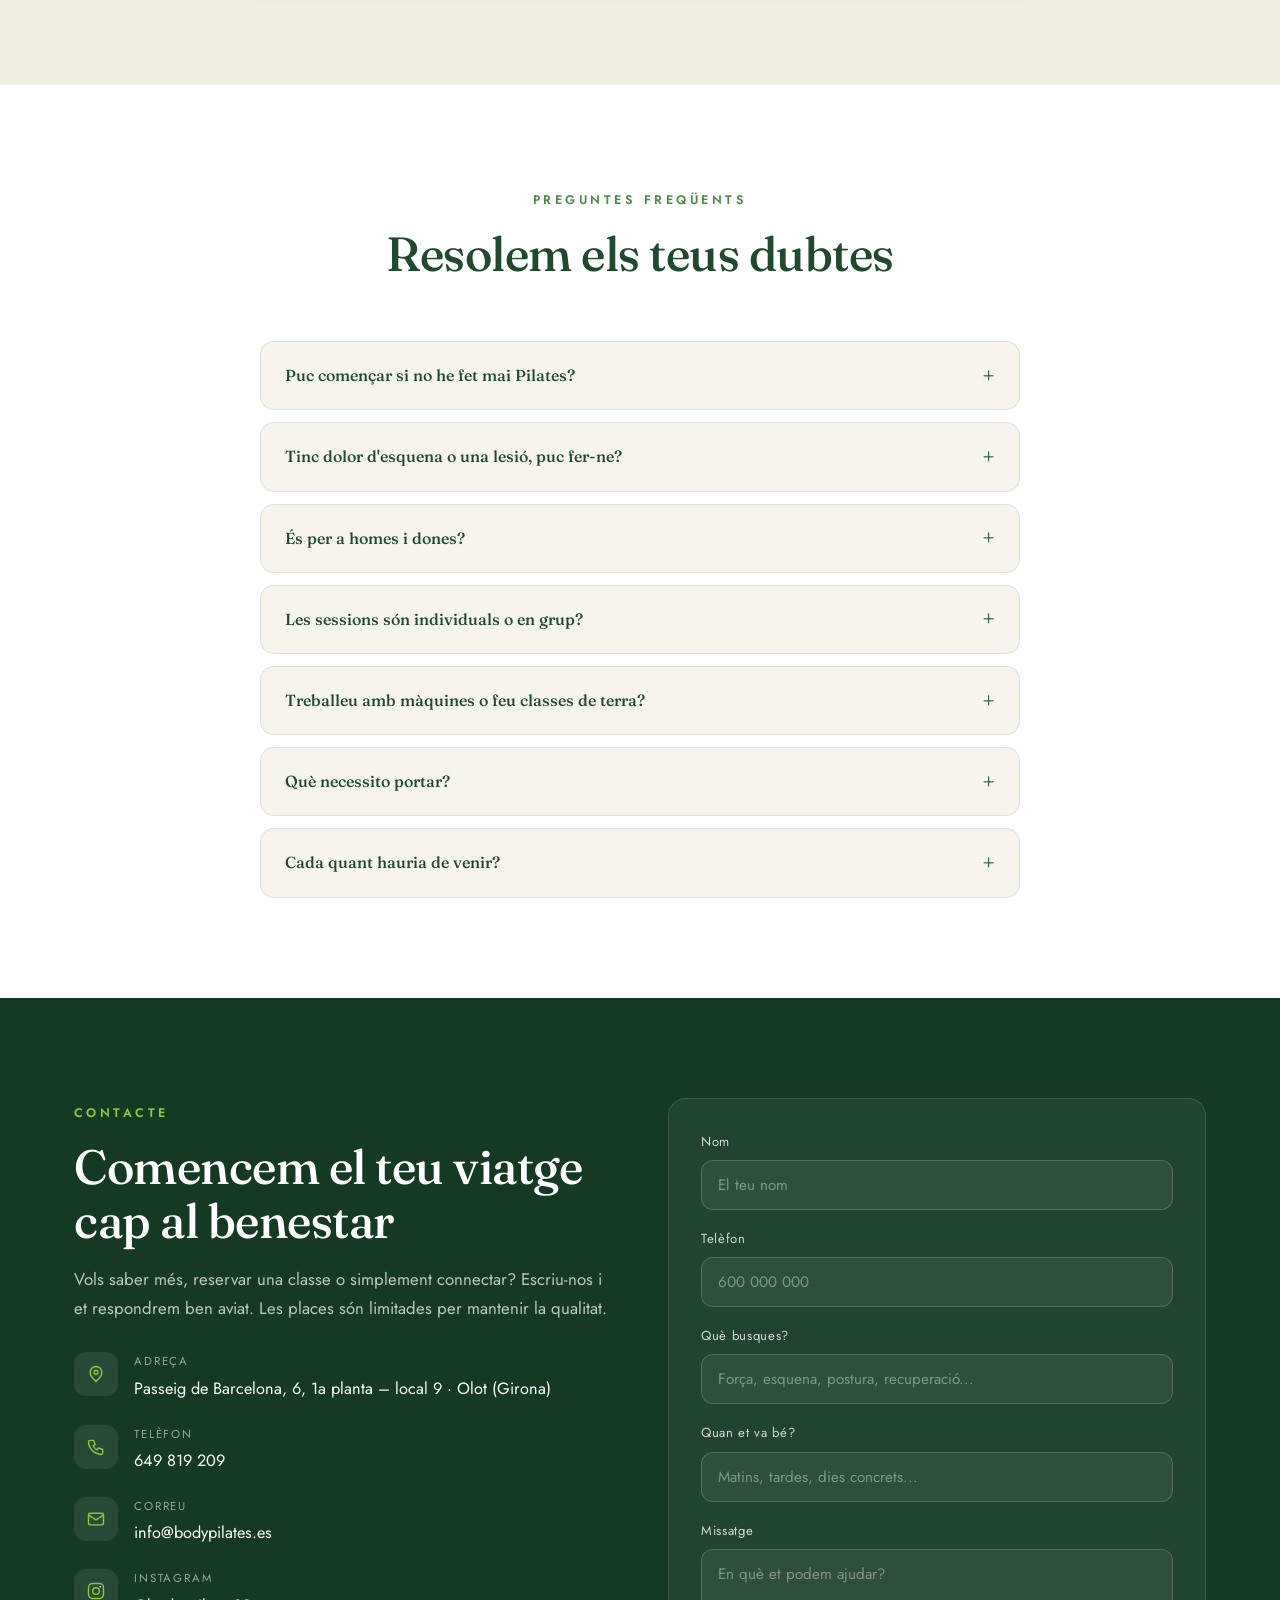
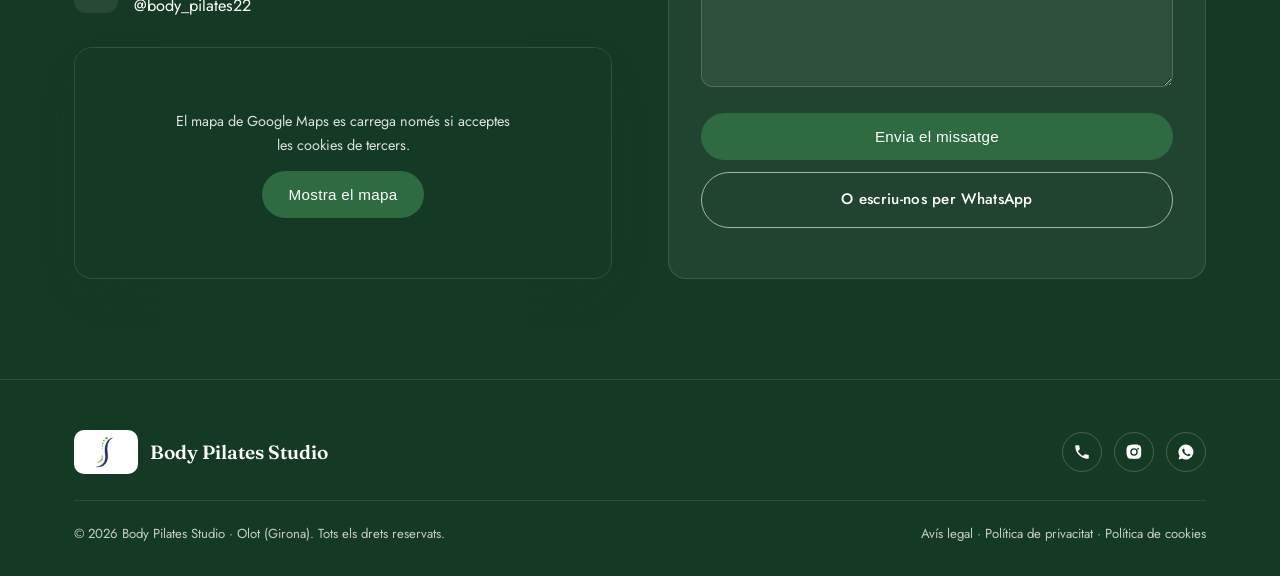
==== commit 43ebd767: "Add supplied course programme, October–December dates and transparent pricing" ====
--- a/index.html
+++ b/index.html
@@ -501,7 +501,7 @@
   </div>
 </section>
 
-<section class="training" id="training"><div class="wrap"><div class="section-head reveal"><span class="eyebrow" style="color:var(--lime)" data-i18n="tr_eyebrow">Formacions</span><h2 data-i18n="tr_title">Body Pilates Teacher Training</h2><p data-i18n="tr_summary">Formació presencial de Pilates clàssic a Olot: Mat, aparells i pràctica d’ensenyament.</p></div><div class="tr-top reveal"><figure><img src="img/grups.jpg" alt="Body Pilates · Olot" loading="lazy" decoding="async"></figure><div><h3 data-i18n="tr_start">Inici: 10 i 11 d’octubre de 2026</h3><p data-i18n="tr_summary_detail">Coneix el programa, la professora i com s’organitza el curs. Demana el calendari complet i les condicions de la propera convocatòria.</p><a href="/formaciones/" class="btn btn-primary" data-training-link data-i18n="tr_details">Descobreix la formació</a></div></div></div></section>
+<section class="training" id="training"><div class="wrap"><div class="section-head reveal"><span class="eyebrow" style="color:var(--lime)" data-i18n="tr_eyebrow">Formacions</span><h2 data-i18n="tr_title">Body Pilates Teacher Training</h2><p data-i18n="tr_summary">Formació presencial de Pilates clàssic a Olot: Mat, aparells i pràctica d’ensenyament.</p></div><div class="tr-top reveal"><figure><img src="img/grups.jpg" alt="Body Pilates · Olot" loading="lazy" decoding="async"></figure><div><h3 data-i18n="tr_start">Inici: 9 d’octubre de 2026</h3><p data-i18n="tr_summary_detail">Coneix el programa, la professora i com s’organitza el curs. 80 h teoricopràctiques + 120 h de pràctiques. Preu: 1.980 € (IVA inclòs).</p><a href="/formaciones/" class="btn btn-primary" data-training-link data-i18n="tr_details">Descobreix la formació</a></div></div></div></section>
 
 <section class="values" id="values">
   <div class="wrap">
@@ -671,7 +671,7 @@
 var I18N = {
   es:{
     meta_desc:"Centro de Pilates en Olot (Girona) con máquinas: Reformer, Cadillac y Chair. Sesiones individuales, grupales y formación de instructores. Reserva tu sesión.",
-    tr_summary:"Formación presencial de Pilates clásico en Olot: Mat, aparatos y práctica de enseñanza.",tr_start:"Inicio: 10 y 11 de octubre de 2026",tr_summary_detail:"Conoce el programa, la profesora y cómo se organiza el curso. Pide el calendario completo y las condiciones de la próxima convocatoria.",tr_details:"Descubre la formación",nav_home:"Inicio",nav_about:"Quiénes somos",nav_services:"Servicios",nav_training:"Formaciones",nav_center:"Opiniones",nav_contact:"Contacto",nav_cta:"Reserva",nav_alumni:"Acceso alumnos",
+    tr_summary:"Formación presencial de Pilates clásico en Olot: Mat, aparatos y práctica de enseñanza.",tr_start:"Inicio: 9 de octubre de 2026",tr_summary_detail:"Conoce el programa, la profesora y cómo se organiza el curso. 80 h teórico-prácticas + 120 h de prácticas. Precio: 1.980 € (IVA incluido).",tr_details:"Descubre la formación",nav_home:"Inicio",nav_about:"Quiénes somos",nav_services:"Servicios",nav_training:"Formaciones",nav_center:"Opiniones",nav_contact:"Contacto",nav_cta:"Reserva",nav_alumni:"Acceso alumnos",
     hero_eyebrow:"El método Pilates · Olot",
     hero_title:"Conecta el cuerpo,<br>la respiración y la mente",
     hero_lead:"Una experiencia completa y transformadora para mejorar tu salud física y mental, adaptada a ti.",
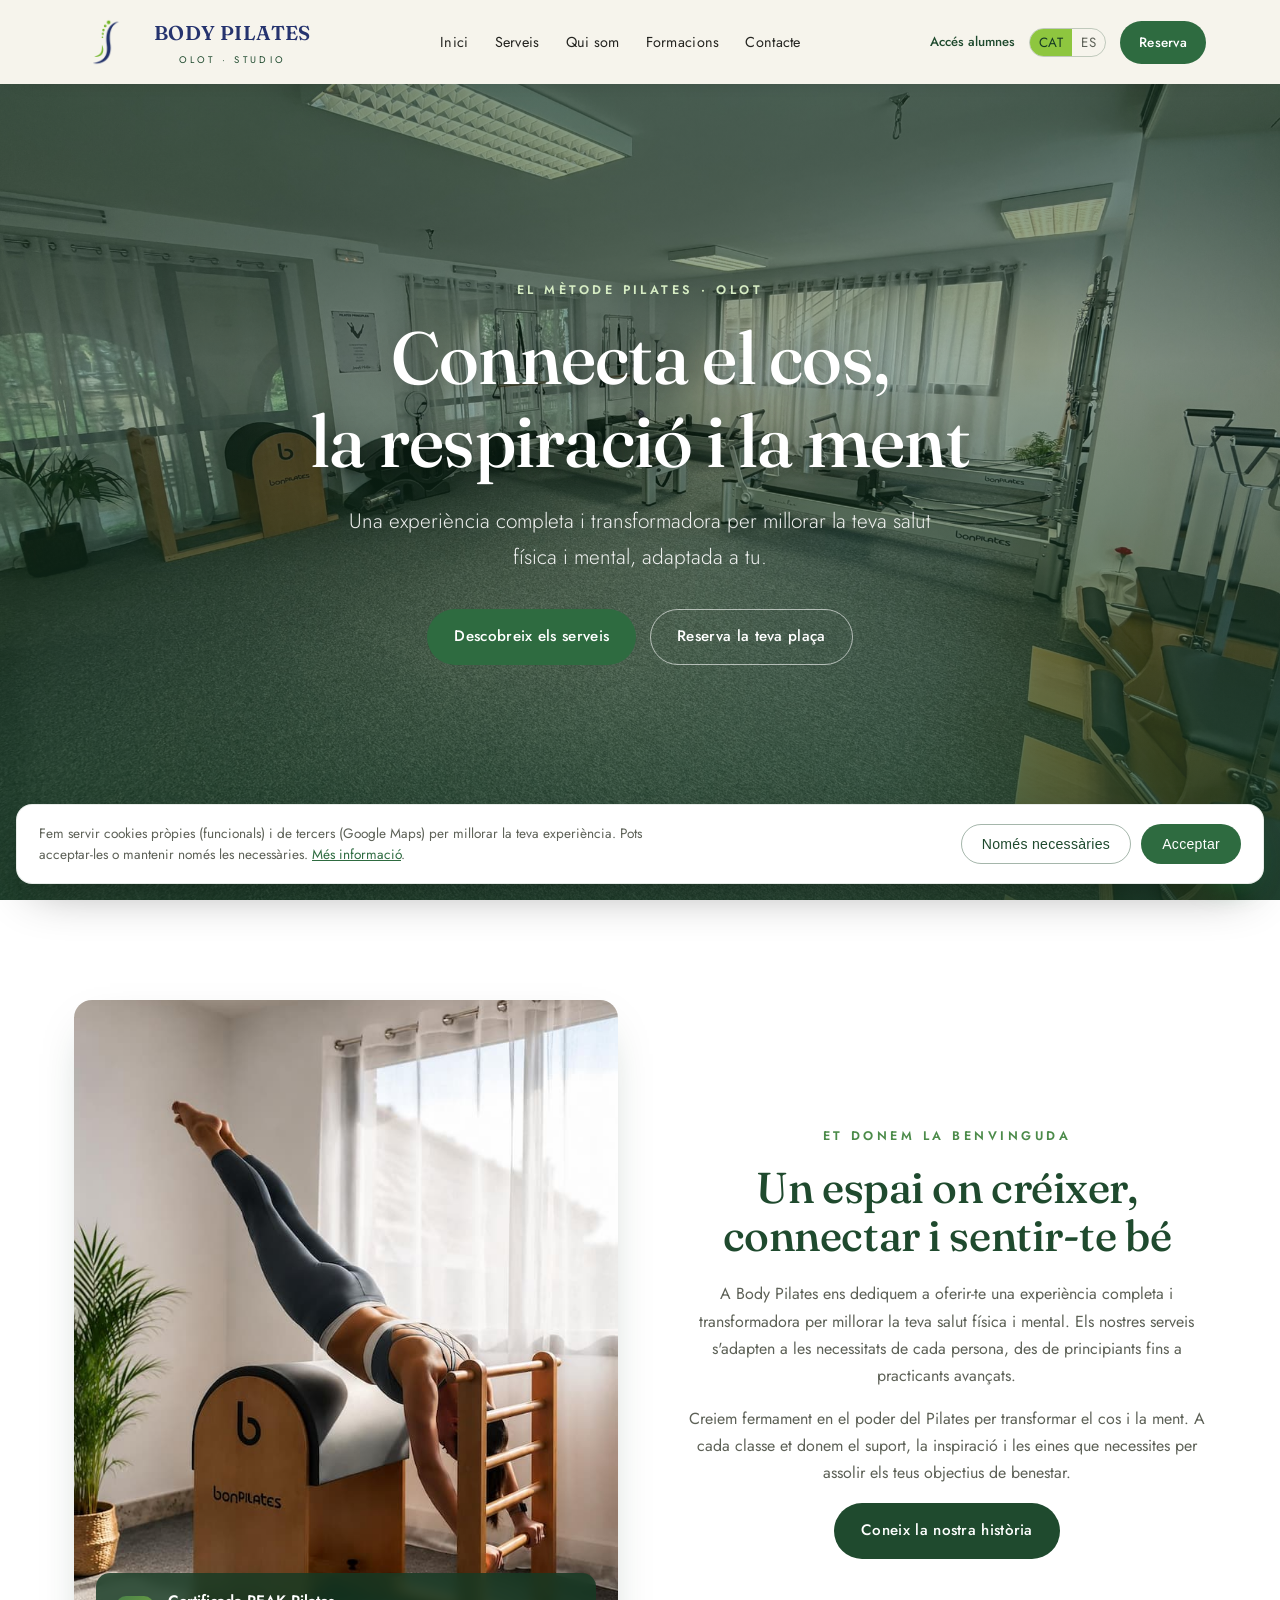
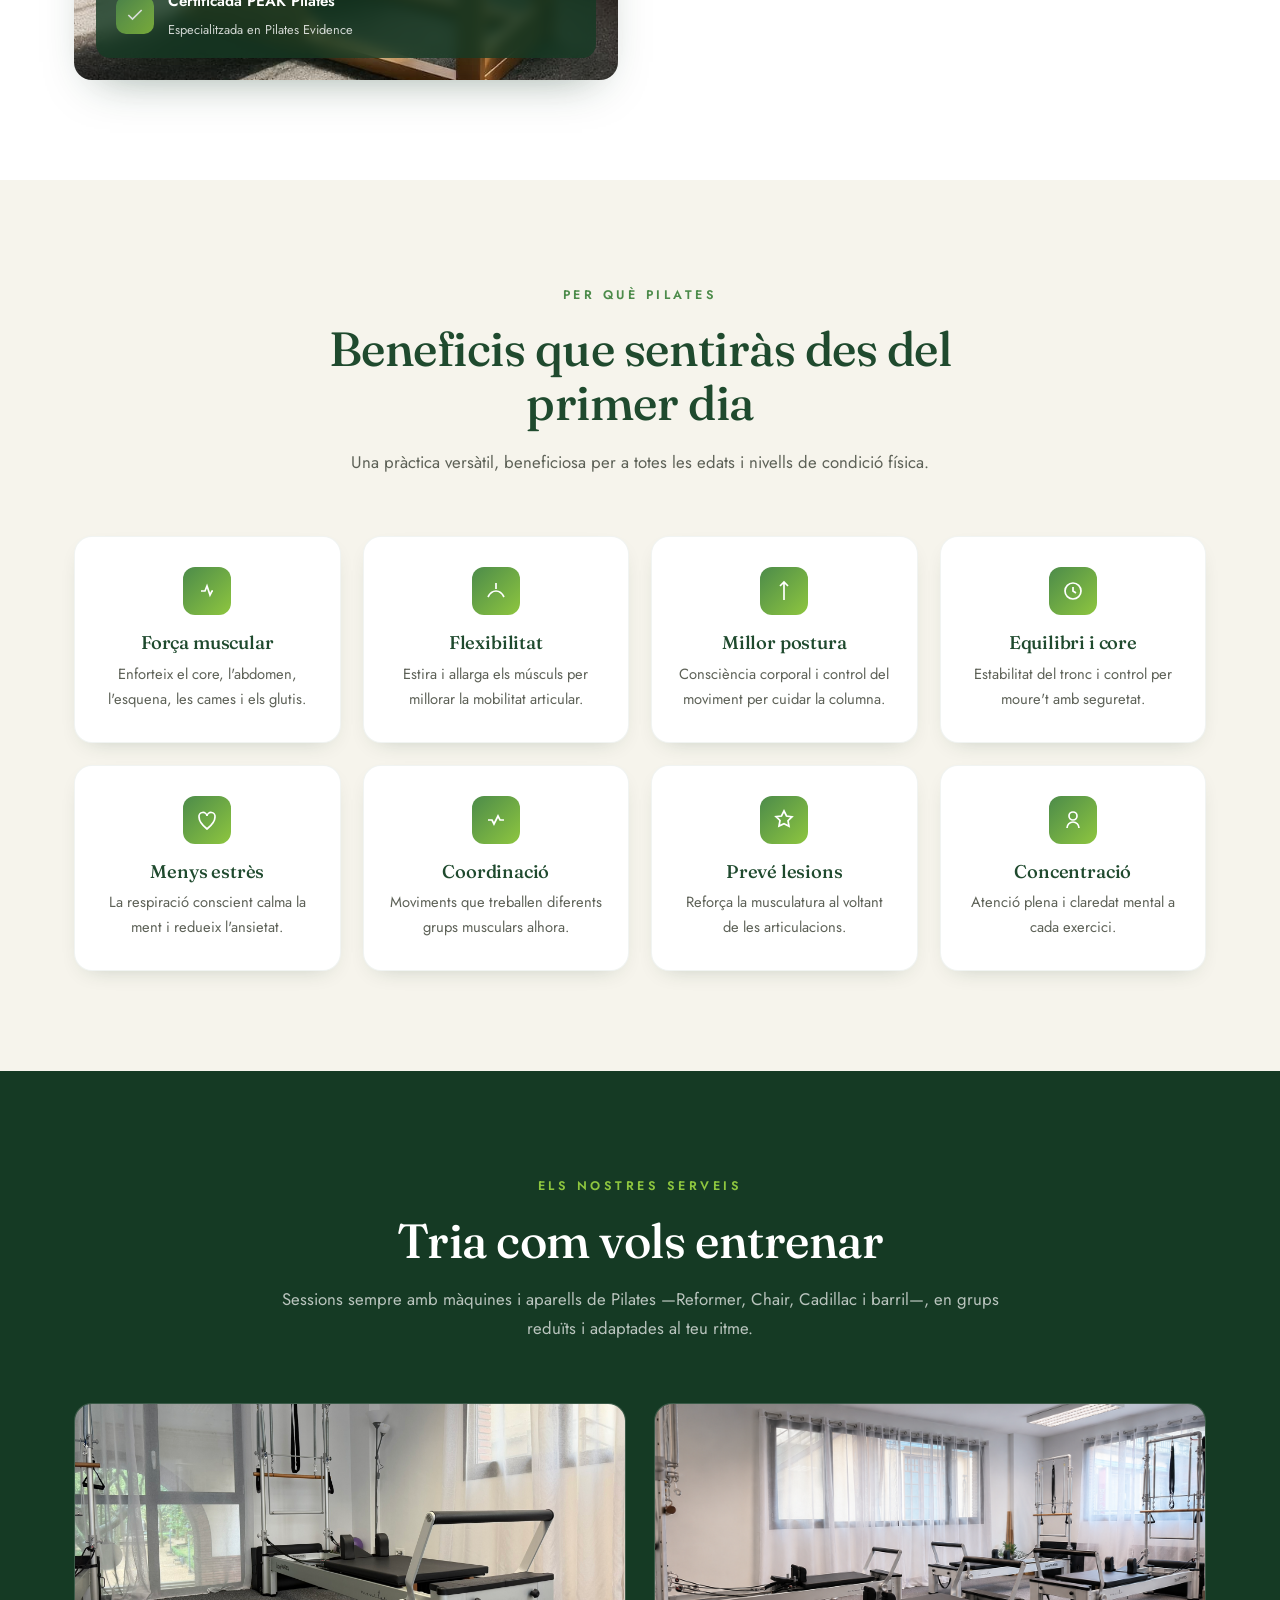
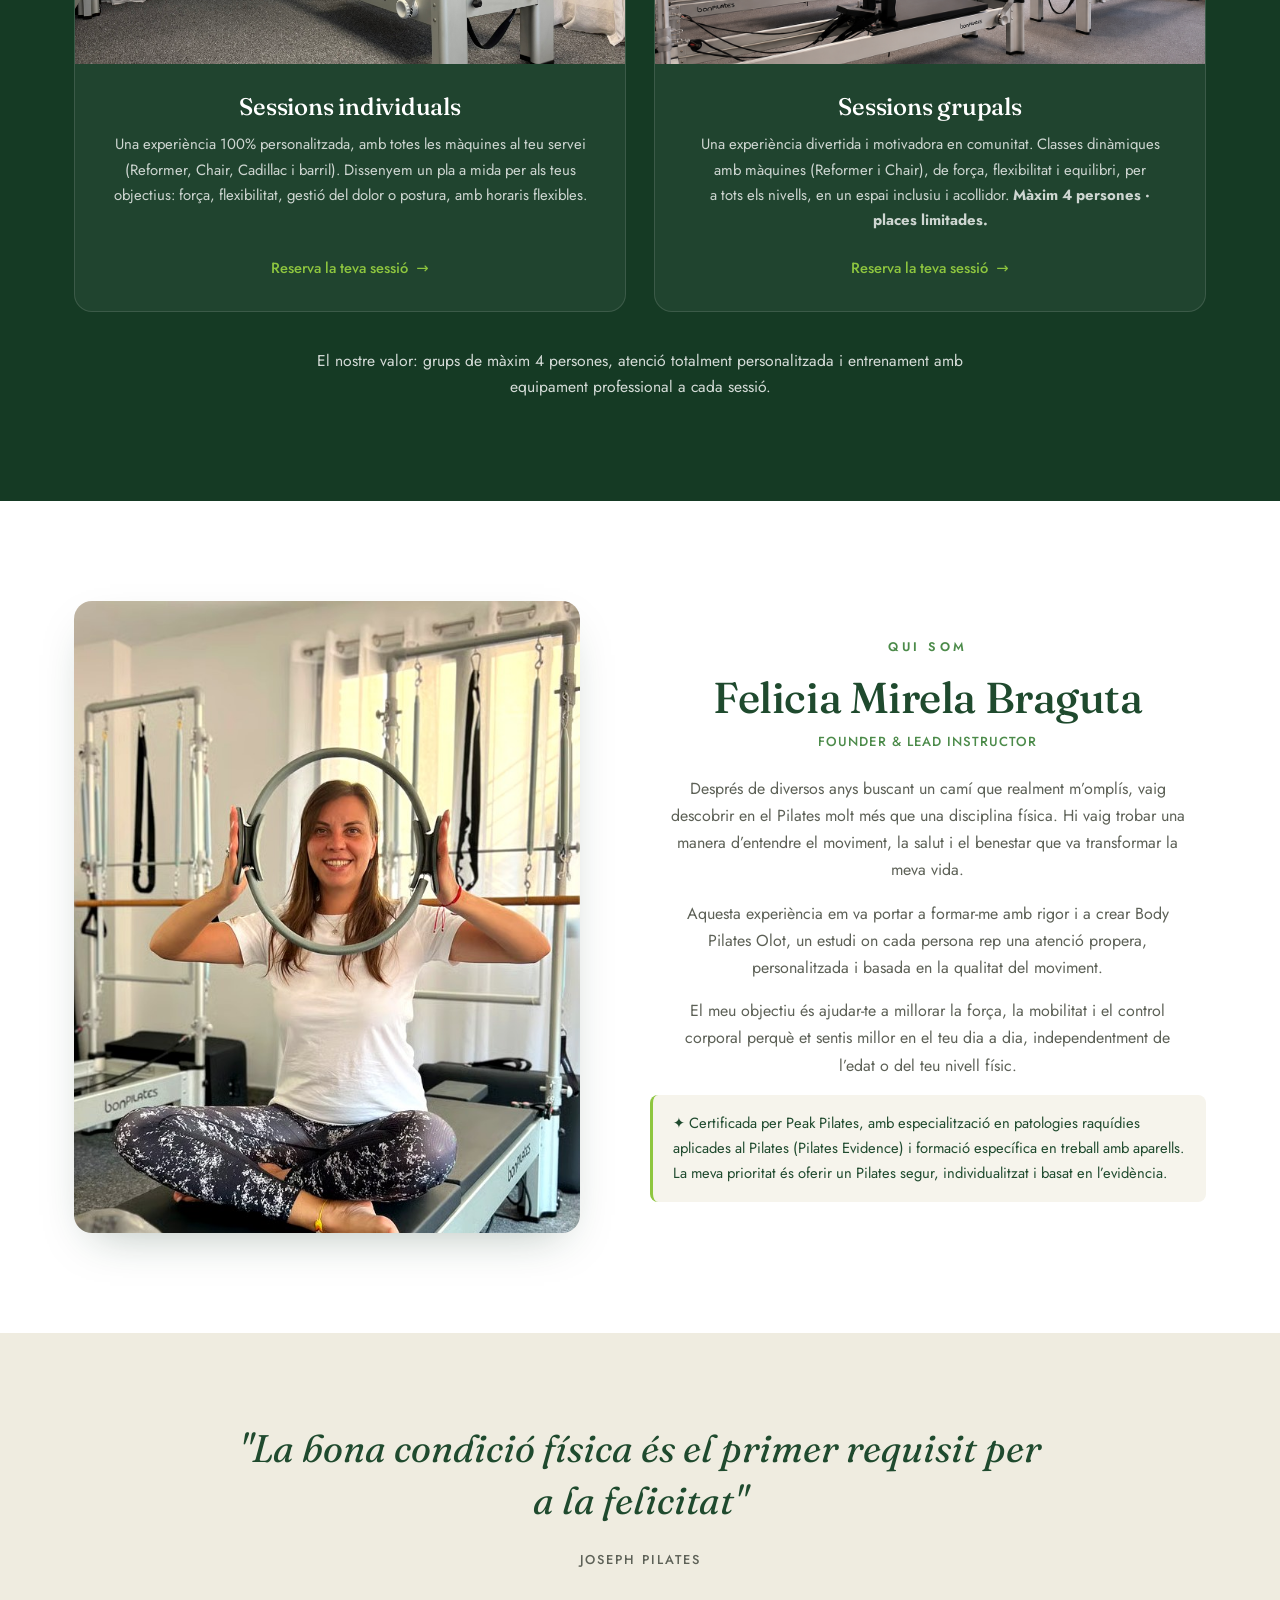
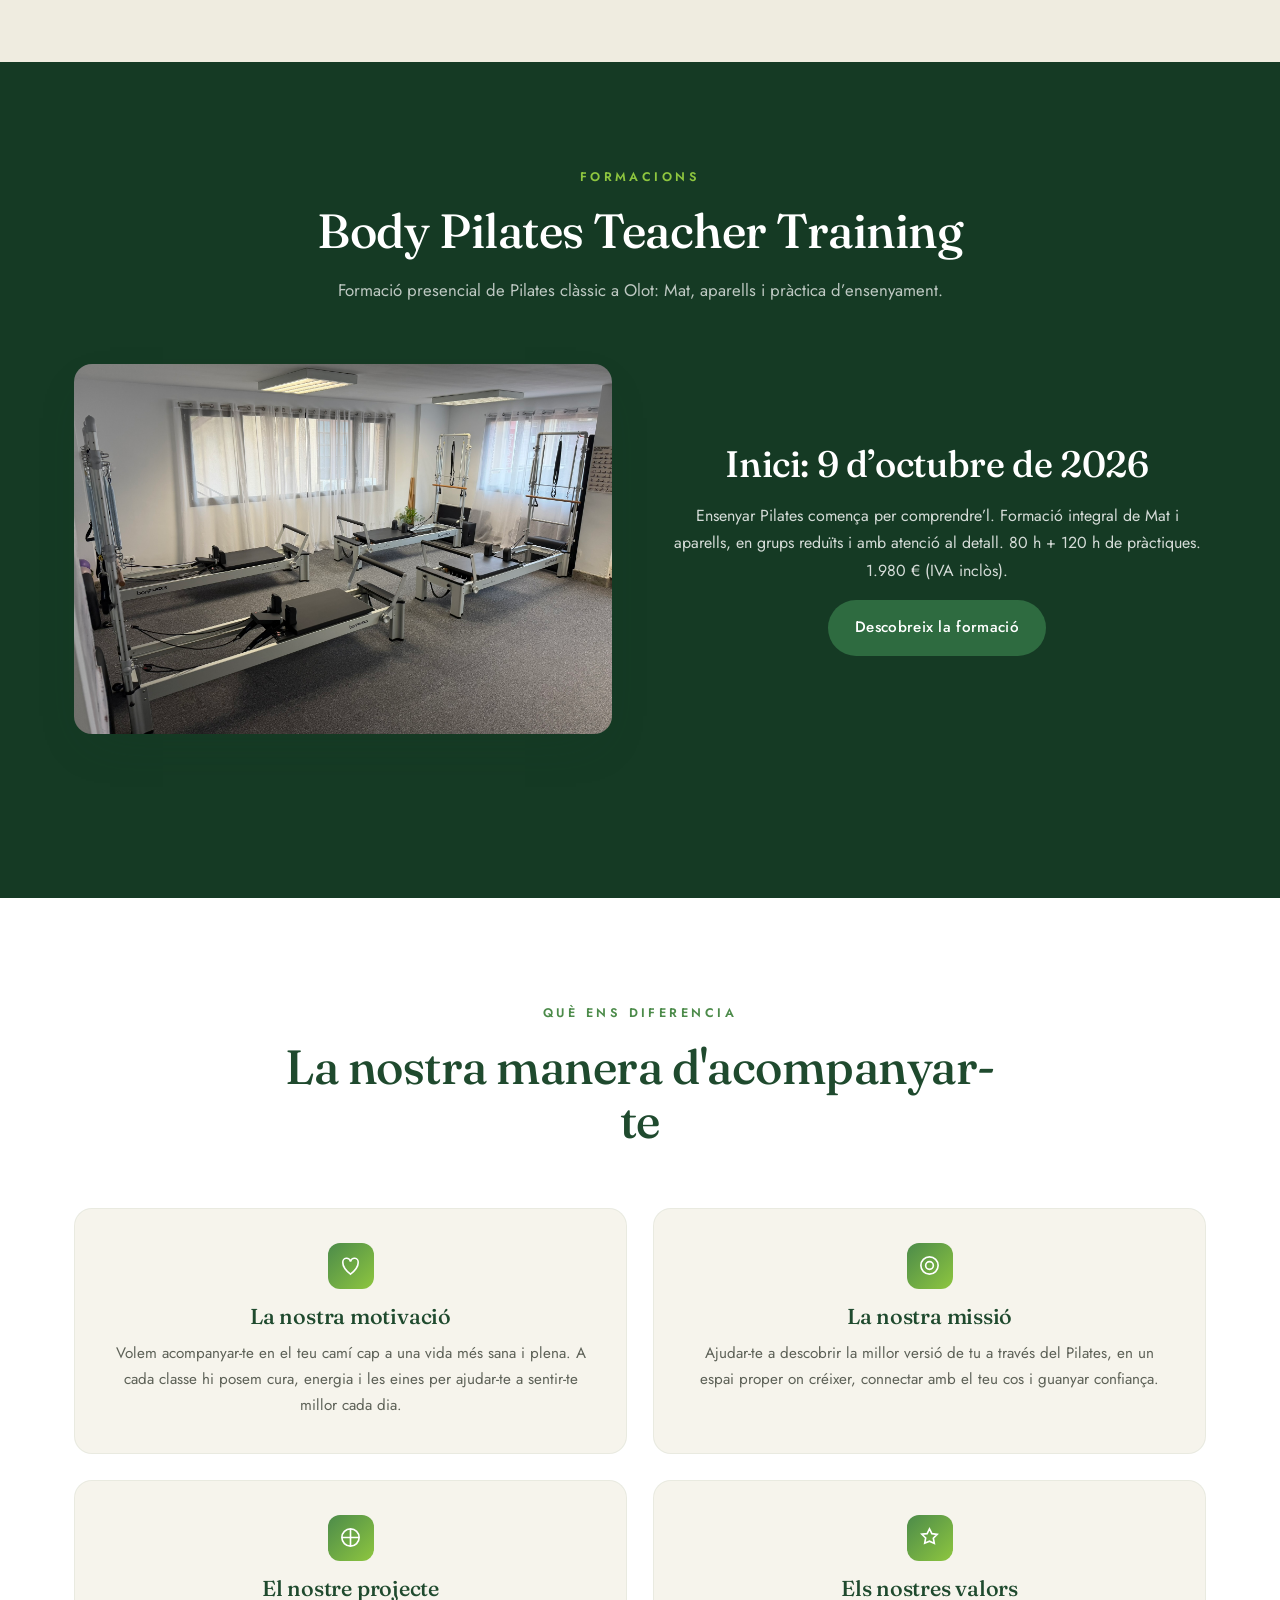
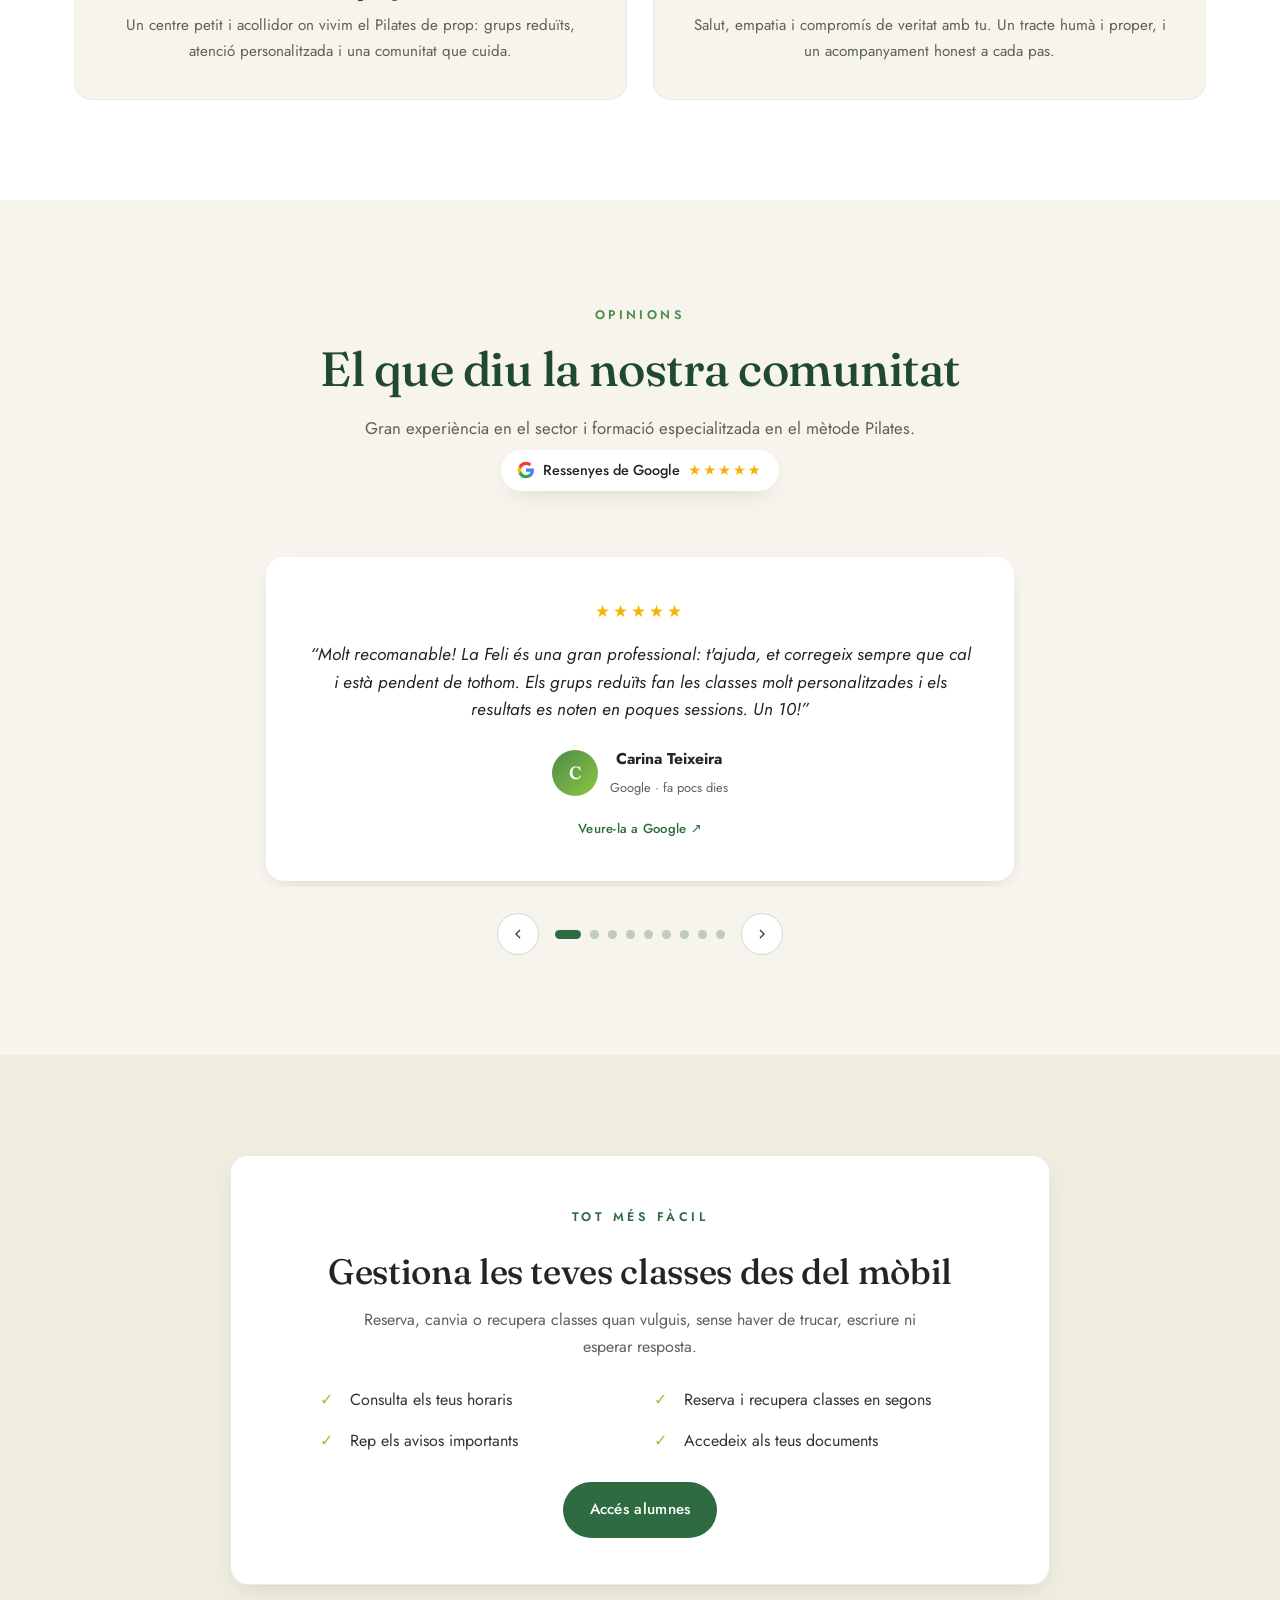
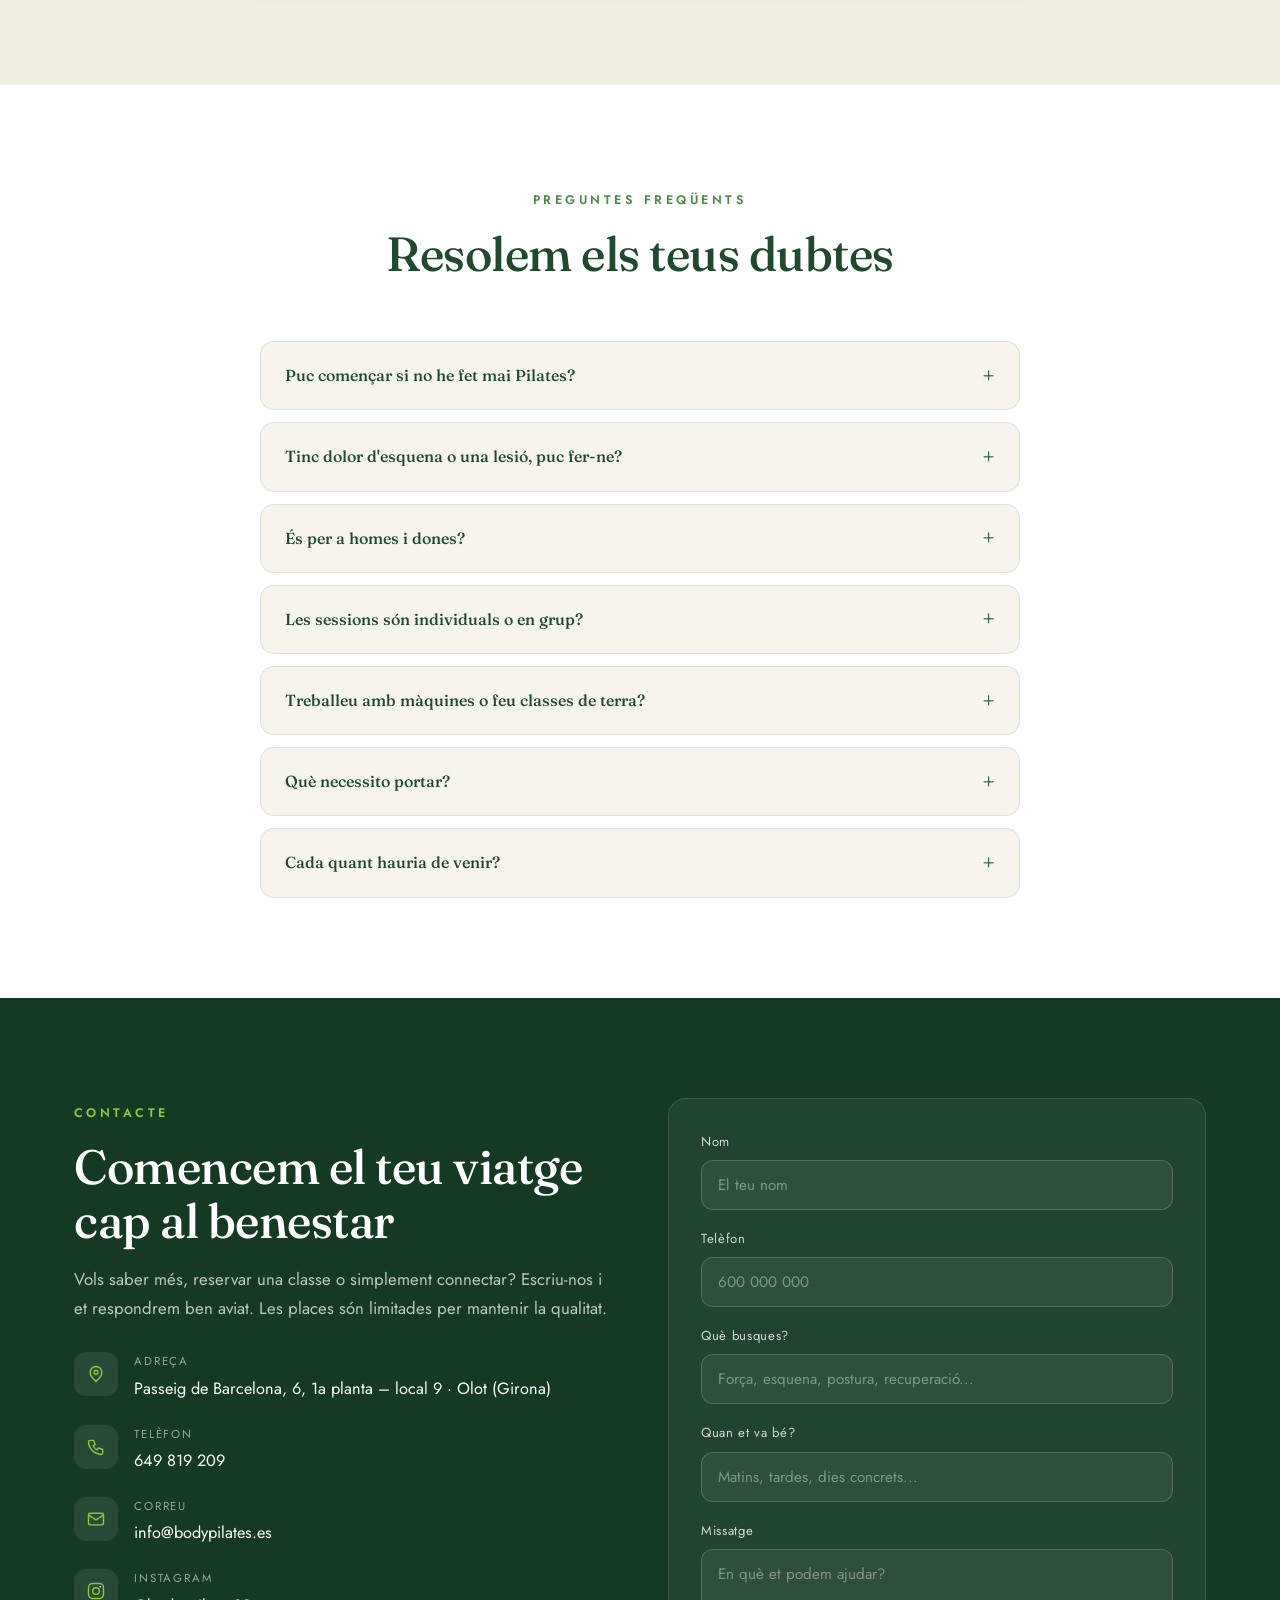
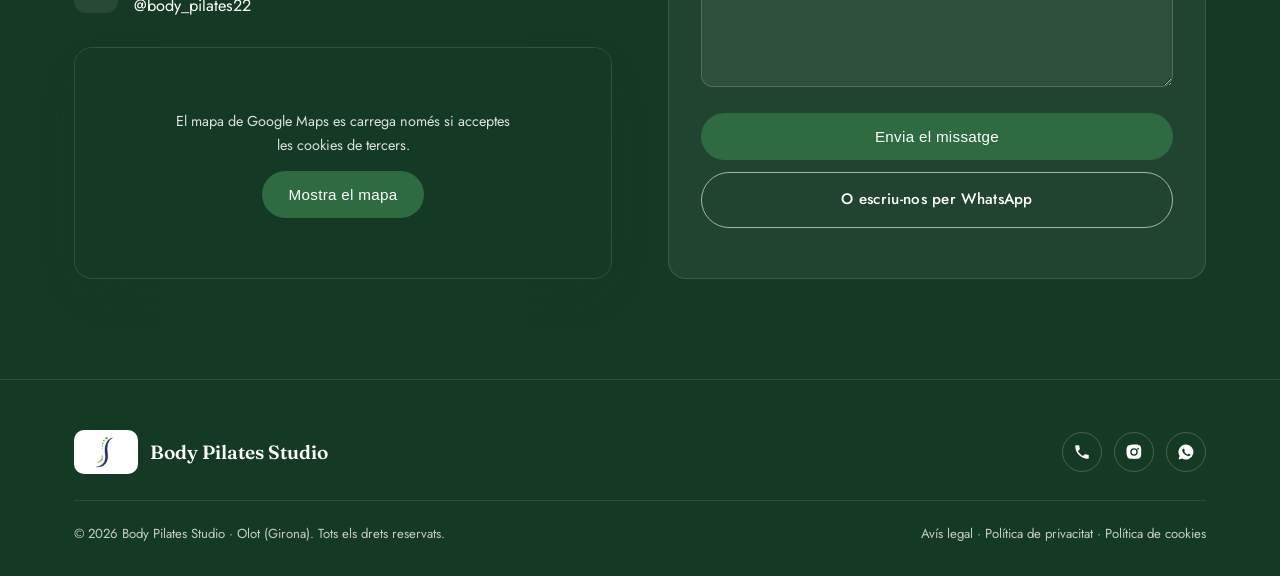
==== commit 8806ba31: "Refine training copy and explain conditional studio opportunities" ====
--- a/index.html
+++ b/index.html
@@ -501,7 +501,7 @@
   </div>
 </section>
 
-<section class="training" id="training"><div class="wrap"><div class="section-head reveal"><span class="eyebrow" style="color:var(--lime)" data-i18n="tr_eyebrow">Formacions</span><h2 data-i18n="tr_title">Body Pilates Teacher Training</h2><p data-i18n="tr_summary">Formació presencial de Pilates clàssic a Olot: Mat, aparells i pràctica d’ensenyament.</p></div><div class="tr-top reveal"><figure><img src="img/grups.jpg" alt="Body Pilates · Olot" loading="lazy" decoding="async"></figure><div><h3 data-i18n="tr_start">Inici: 9 d’octubre de 2026</h3><p data-i18n="tr_summary_detail">Coneix el programa, la professora i com s’organitza el curs. 80 h teoricopràctiques + 120 h de pràctiques. Preu: 1.980 € (IVA inclòs).</p><a href="/formaciones/" class="btn btn-primary" data-training-link data-i18n="tr_details">Descobreix la formació</a></div></div></div></section>
+<section class="training" id="training"><div class="wrap"><div class="section-head reveal"><span class="eyebrow" style="color:var(--lime)" data-i18n="tr_eyebrow">Formacions</span><h2 data-i18n="tr_title">Body Pilates Teacher Training</h2><p data-i18n="tr_summary">Formació presencial de Pilates clàssic a Olot: Mat, aparells i pràctica d’ensenyament.</p></div><div class="tr-top reveal"><figure><img src="img/grups.jpg" alt="Body Pilates · Olot" loading="lazy" decoding="async"></figure><div><h3 data-i18n="tr_start">Inici: 9 d’octubre de 2026</h3><p data-i18n="tr_summary_detail">Ensenyar Pilates comença per comprendre’l. Formació integral de Mat i aparells, en grups reduïts i amb atenció al detall. 80 h + 120 h de pràctiques. 1.980 € (IVA inclòs).</p><a href="/formaciones/" class="btn btn-primary" data-training-link data-i18n="tr_details">Descobreix la formació</a></div></div></div></section>
 
 <section class="values" id="values">
   <div class="wrap">
@@ -671,7 +671,7 @@
 var I18N = {
   es:{
     meta_desc:"Centro de Pilates en Olot (Girona) con máquinas: Reformer, Cadillac y Chair. Sesiones individuales, grupales y formación de instructores. Reserva tu sesión.",
-    tr_summary:"Formación presencial de Pilates clásico en Olot: Mat, aparatos y práctica de enseñanza.",tr_start:"Inicio: 9 de octubre de 2026",tr_summary_detail:"Conoce el programa, la profesora y cómo se organiza el curso. 80 h teórico-prácticas + 120 h de prácticas. Precio: 1.980 € (IVA incluido).",tr_details:"Descubre la formación",nav_home:"Inicio",nav_about:"Quiénes somos",nav_services:"Servicios",nav_training:"Formaciones",nav_center:"Opiniones",nav_contact:"Contacto",nav_cta:"Reserva",nav_alumni:"Acceso alumnos",
+    tr_summary:"Formación presencial de Pilates clásico en Olot: Mat, aparatos y práctica de enseñanza.",tr_start:"Inicio: 9 de octubre de 2026",tr_summary_detail:"Enseñar Pilates empieza por comprenderlo. Formación integral de Mat y aparatos, en grupos reducidos y con atención al detalle. 80 h + 120 h de prácticas. 1.980 € (IVA incluido).",tr_details:"Descubre la formación",nav_home:"Inicio",nav_about:"Quiénes somos",nav_services:"Servicios",nav_training:"Formaciones",nav_center:"Opiniones",nav_contact:"Contacto",nav_cta:"Reserva",nav_alumni:"Acceso alumnos",
     hero_eyebrow:"El método Pilates · Olot",
     hero_title:"Conecta el cuerpo,<br>la respiración y la mente",
     hero_lead:"Una experiencia completa y transformadora para mejorar tu salud física y mental, adaptada a ti.",
